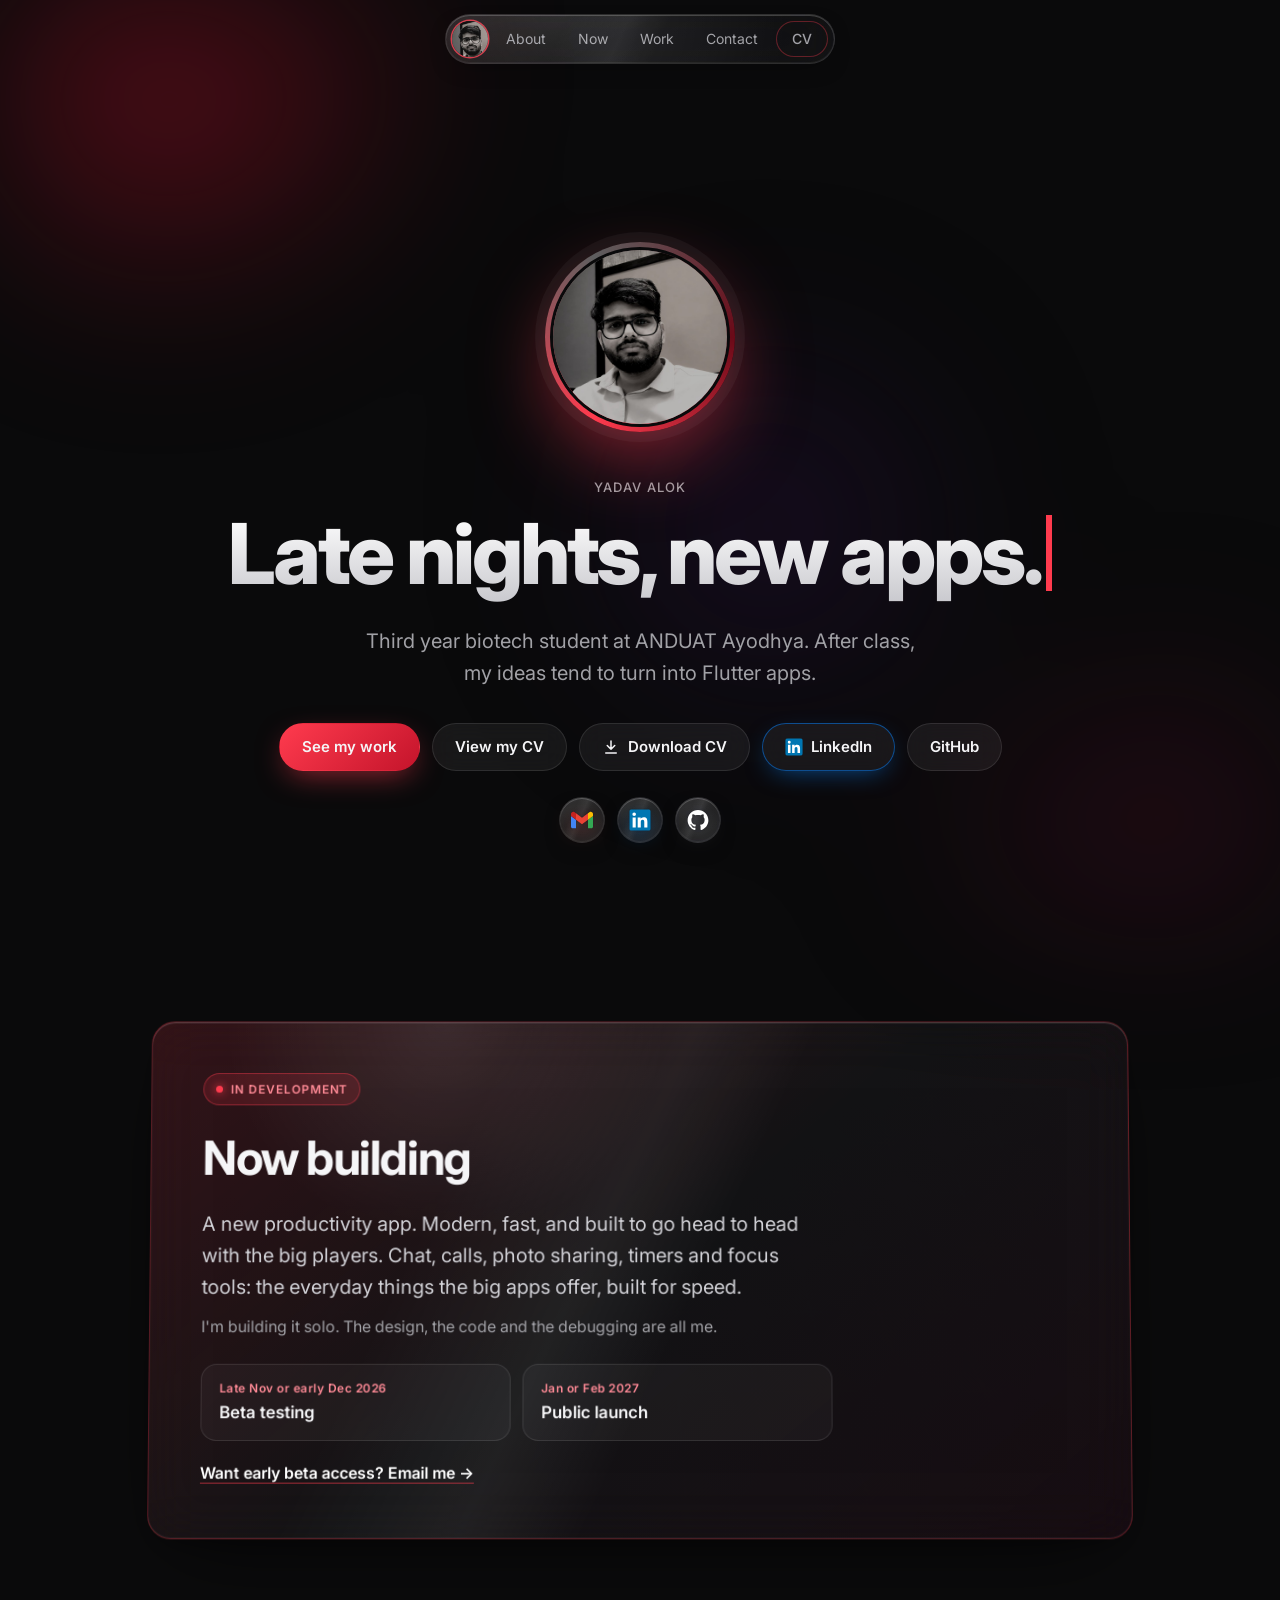
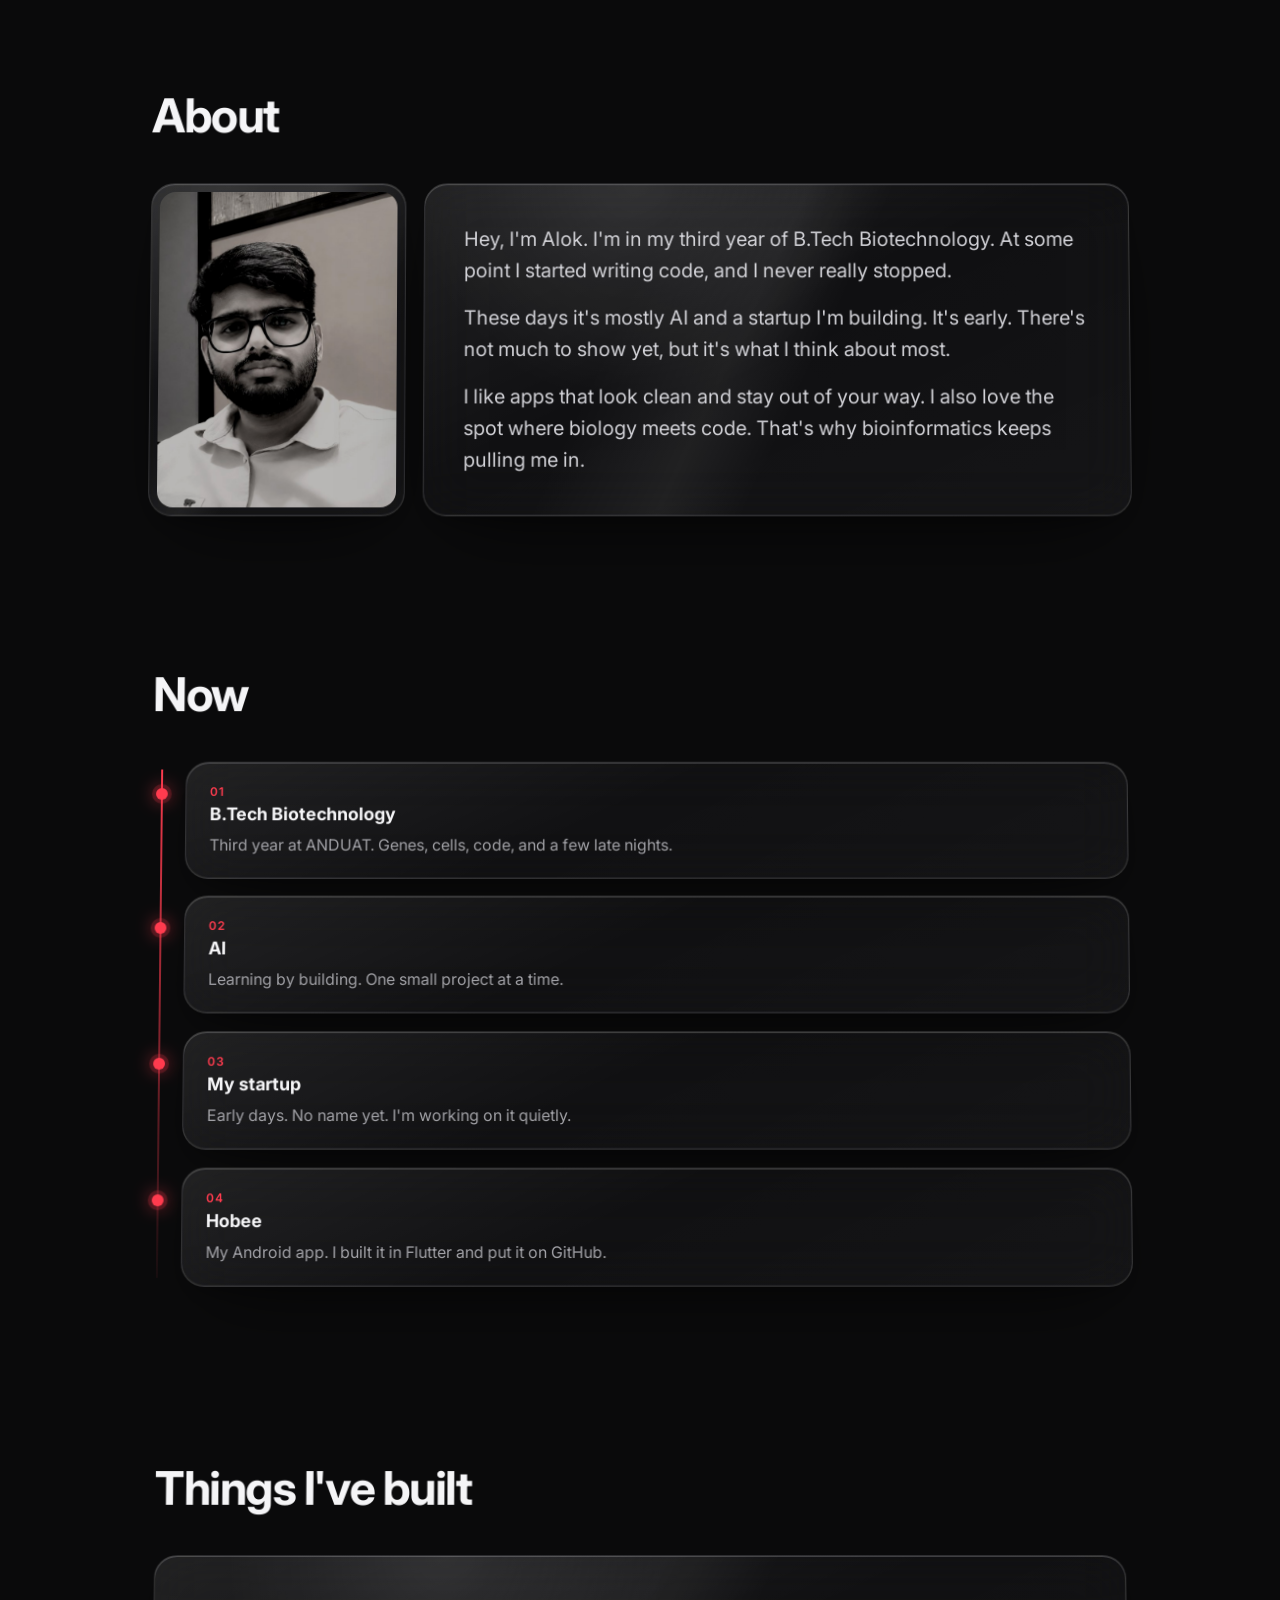
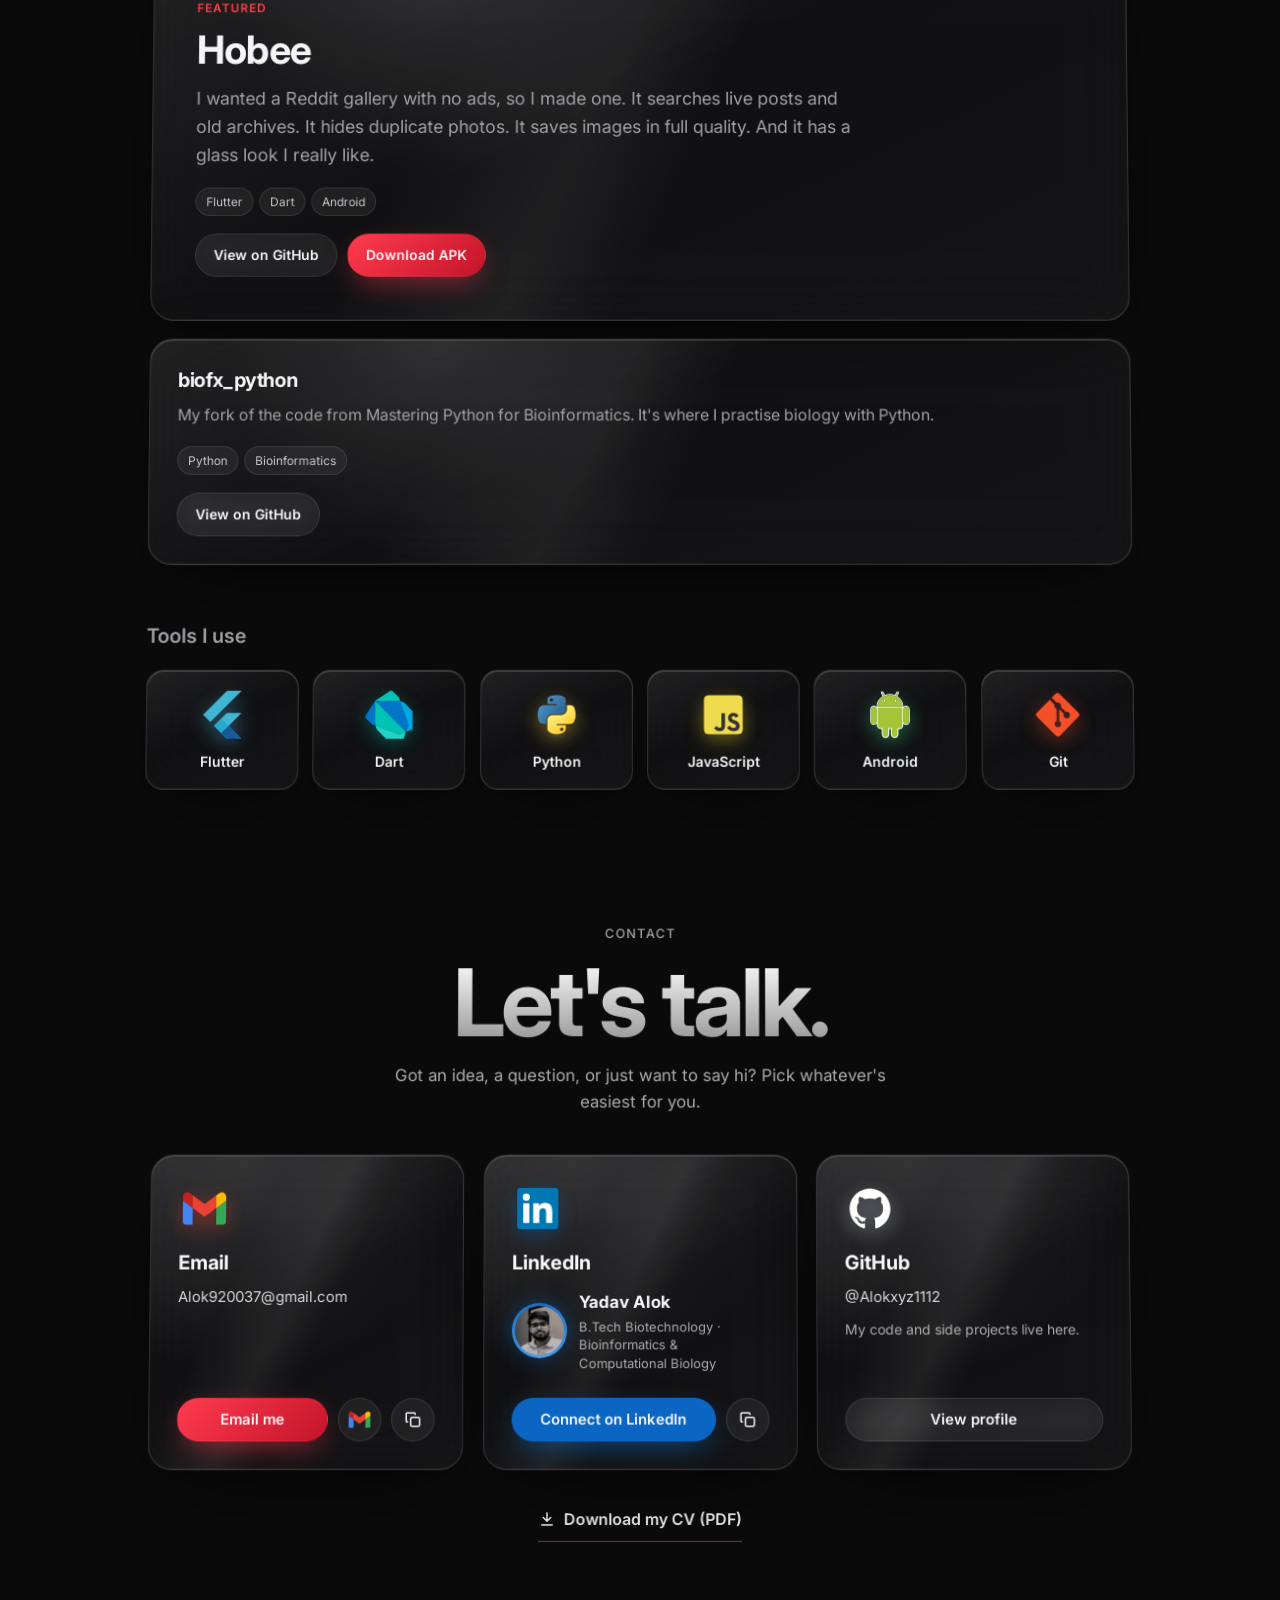
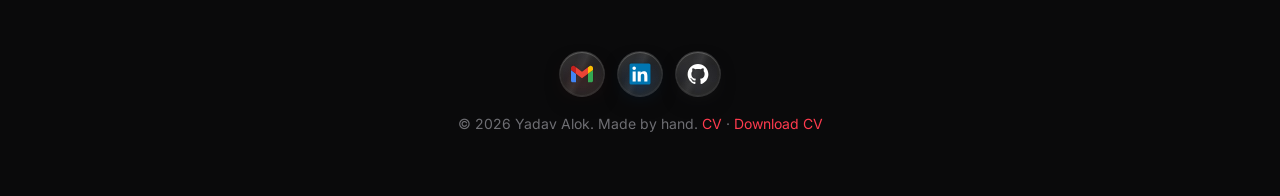
==== index.html @ cef8277c "Hero: keep typed line on one row, fixed height, smaller on phones" ====
<!doctype html>
<html lang="en">
<head>
<meta charset="utf-8">
<meta name="viewport" content="width=device-width,initial-scale=1">
<title>Yadav Alok</title>
<meta name="description" content="Yadav Alok. B.Tech Biotechnology student, working on AI and building a startup. Maker of Hobee.">
<meta name="theme-color" content="#0a0a0b">
<meta property="og:type" content="website">
<meta property="og:title" content="Yadav Alok">
<meta property="og:description" content="Biotech student. Working on AI and building my own startup. Maker of Hobee.">
<meta property="og:url" content="https://alokxyz1112.github.io/">
<meta property="og:image" content="https://alokxyz1112.github.io/assets/og.png">
<meta name="twitter:card" content="summary_large_image">
<link rel="icon" href="assets/face-32.png?v=4" sizes="32x32" type="image/png">
<link rel="icon" href="assets/face-48.png?v=4" sizes="48x48" type="image/png">
<link rel="manifest" href="site.webmanifest?v=4">
<link rel="apple-touch-icon" href="assets/apple-touch-icon.png?v=4">
<meta property="og:image:width" content="1200"><meta property="og:image:height" content="630">
<link rel="preconnect" href="https://fonts.googleapis.com"><link rel="preconnect" href="https://fonts.gstatic.com" crossorigin>
<link href="https://fonts.googleapis.com/css2?family=Inter:wght@400;500;600;700;800&display=swap" rel="stylesheet">
<link rel="stylesheet" href="style.css?v=30">
</head>
<body>
<a class="skip" href="#main">Skip to content</a>
<div class="aurora" aria-hidden="true"><span></span><span></span><span></span></div>
<div class="glow" aria-hidden="true"></div>
<header class="nav glass">
  <a href="#top" class="logo" aria-label="Home"><span class="navav" id="navAv"></span><span id="navLogo" hidden>AY</span></a>
  <nav><a href="#about">About</a><a href="#now">Now</a><a href="#work">Work</a><a href="#contact">Contact</a><a href="cv/" class="navcv">CV</a></nav>
</header>
<main id="main">
  <section class="hero" id="top">
    <div class="stage reveal" id="stage">
      <div class="avatar tilt" id="avatar"></div>
    </div>
    <p class="eyebrow reveal" id="heroName"></p>
    <h1 class="reveal"><span id="typed"></span><span class="caret" aria-hidden="true"></span></h1>
    <p class="lead reveal" id="tagline"></p>
    <div class="cta reveal">
      <a class="btn primary magnetic" href="#work">See my work</a>
      <a class="btn magnetic" href="cv/">View my CV</a>
      <a class="btn magnetic" href="cv/Yadav-Alok-CV.pdf" download="Yadav-Alok-CV.pdf"><svg class="dlico" viewBox="0 0 24 24" fill="none" stroke="currentColor" stroke-width="2" stroke-linecap="round" stroke-linejoin="round" aria-hidden="true"><path d="M12 4v11M7 10l5 5 5-5M5 20h14"/></svg>Download CV</a>
      <a class="btn lihero magnetic" href="https://www.linkedin.com/in/yadav-alok-0112b1311" target="_blank" rel="noopener"><img class="lg bico" src="assets/logos/linkedin.svg?v=1" alt="" width="18" height="18" style="--tg:10,102,194">LinkedIn</a>
      <a class="btn magnetic" id="ghBtn" target="_blank" rel="noopener">GitHub</a>
    </div>
    <div class="icons reveal" id="heroIcons"></div>
  </section>
  <section id="building" class="section"><div class="glass card build reveal tilt">
    <span class="badge"><span class="dot"></span>In development</span>
    <h2>Now building</h2>
    <p>A new productivity app. Modern, fast, and built to go head to head with the big players. Chat, calls, photo sharing, timers and focus tools: the everyday things the big apps offer, built for speed.</p>
    <p class="solo">I'm building it solo. The design, the code and the debugging are all me.</p>
    <ol class="road">
      <li><span class="when">Late Nov or early Dec 2026</span><span class="what">Beta testing</span></li>
      <li><span class="when">Jan or Feb 2027</span><span class="what">Public launch</span></li>
    </ol>
    <a class="beta" href="mailto:Alok920037@gmail.com?subject=Early%20beta%20access">Want early beta access? Email me →</a>
  </div></section>
  <section id="about" class="section"><h2 class="reveal">About</h2><div class="about reveal"><div class="aboutpic glass" id="aboutPic"></div><div class="glass card" id="aboutText"></div></div></section>
  <section id="now" class="section"><h2 class="reveal">Now</h2><ol class="timeline" id="timeline"></ol></section>
  <section id="work" class="section"><h2 class="reveal">Things I've built</h2><div class="grid" id="projects"></div>
    <h3 class="reveal sub">Tools I use</h3><ul class="tools reveal" id="skills"></ul></section>
  <section id="contact" class="section">
    <div class="chead reveal"><p class="eyebrow">Contact</p><h2 class="cbig">Let's talk.</h2><p class="csub"><span class="csd">Got an idea, a question, or just want to say hi? Pick whatever's easiest for you.</span><span class="csm">Got an idea or just want to say hi? Tap one below, I'd love to hear from you.</span></p></div>
    <div class="mcon reveal" aria-label="Contact links">
      <a class="mc mc-mail" href="https://mail.google.com/mail/?view=cm&fs=1&to=Alok920037@gmail.com" target="_blank" rel="noopener" aria-label="Email me in Gmail" style="--tg:234,67,53"><span class="mcg"><img src="assets/logos/gmail.svg?v=1" alt="" width="40" height="40"></span><span class="mcl">Email</span></a>
      <a class="mc mc-li" href="https://www.linkedin.com/in/yadav-alok-0112b1311" target="_blank" rel="noopener" aria-label="LinkedIn" style="--tg:10,102,194"><span class="mcg"><img src="assets/logos/linkedin.svg?v=1" alt="" width="40" height="40"></span><span class="mcl">LinkedIn</span></a>
      <a class="mc mc-gh" href="https://github.com/Alokxyz1112" target="_blank" rel="noopener" aria-label="GitHub" style="--tg:200,210,230"><span class="mcg"><img src="assets/logos/github.svg?v=1" alt="" width="40" height="40"></span><span class="mcl">GitHub</span></a>
    </div>
    <div class="cgrid">
      <div class="ctile glass tilt reveal t-mail"><span class="cico lgw" style="--tg:234,67,53"><img class="lg" src="assets/logos/gmail.svg?v=1" alt="" width="44" height="44" style="--tg:234,67,53"></span><h3>Email</h3><a class="caddr" href="mailto:Alok920037@gmail.com">Alok920037@gmail.com</a>
        <div class="cact"><a class="btn primary magnetic" href="mailto:Alok920037@gmail.com">Email me</a><a class="ibtn" href="https://mail.google.com/mail/?view=cm&fs=1&to=Alok920037@gmail.com" target="_blank" rel="noopener" aria-label="Open in Gmail" title="Open in Gmail"><img class="lg bico" src="assets/logos/gmail.svg?v=1" alt="" width="22" height="22" style="--tg:234,67,53"></a><button class="ibtn" type="button" data-copy="Alok920037@gmail.com" data-label="Email" aria-label="Copy email" title="Copy email"><svg viewBox="0 0 24 24" fill="none" stroke="currentColor" stroke-width="2" stroke-linecap="round" stroke-linejoin="round"><rect x="9" y="9" width="12" height="12" rx="2"/><path d="M5 15H4a1 1 0 0 1-1-1V4a1 1 0 0 1 1-1h10a1 1 0 0 1 1 1v1"/></svg></button></div></div>
      <div class="ctile glass tilt reveal t-li"><span class="cico lgw" style="--tg:10,102,194"><img class="lg" src="assets/logos/linkedin.svg?v=1" alt="" width="44" height="44" style="--tg:10,102,194"></span><h3>LinkedIn</h3>
        <div class="libody"><div class="lipic"><img src="assets/avatar-small.jpg?v=1" alt="Yadav Alok" loading="lazy"></div><div><div class="liname">Yadav Alok</div><div class="lihead">B.Tech Biotechnology · Bioinformatics &amp; Computational Biology</div></div></div>
        <div class="cact"><a class="btn libtn magnetic" href="https://www.linkedin.com/in/yadav-alok-0112b1311" target="_blank" rel="noopener">Connect on LinkedIn</a><button class="ibtn" type="button" data-copy="https://www.linkedin.com/in/yadav-alok-0112b1311" data-label="LinkedIn link" aria-label="Copy LinkedIn link" title="Copy LinkedIn link"><svg viewBox="0 0 24 24" fill="none" stroke="currentColor" stroke-width="2" stroke-linecap="round" stroke-linejoin="round"><rect x="9" y="9" width="12" height="12" rx="2"/><path d="M5 15H4a1 1 0 0 1-1-1V4a1 1 0 0 1 1-1h10a1 1 0 0 1 1 1v1"/></svg></button></div></div>
      <div class="ctile glass tilt reveal t-gh"><span class="cico lgw" style="--tg:200,210,230"><img class="lg" src="assets/logos/github.svg?v=1" alt="" width="44" height="44" style="--tg:200,210,230"></span><h3>GitHub</h3><a class="caddr" href="https://github.com/Alokxyz1112" target="_blank" rel="noopener">@Alokxyz1112</a><p class="cnote">My code and side projects live here.</p>
        <div class="cact"><a class="btn magnetic" href="https://github.com/Alokxyz1112" target="_blank" rel="noopener">View profile</a></div></div>
    </div>    <p class="cdl reveal"><a class="cdlink" href="cv/Yadav-Alok-CV.pdf" download="Yadav-Alok-CV.pdf"><svg class="dlico" viewBox="0 0 24 24" fill="none" stroke="currentColor" stroke-width="2" stroke-linecap="round" stroke-linejoin="round" aria-hidden="true"><path d="M12 4v11M7 10l5 5 5-5M5 20h14"/></svg>Download my CV (PDF)</a></p>
  </section>
</main>
<footer><div class="icons" id="footIcons"></div><p>© <span id="yr"></span> <span id="footName"></span>. Made by hand. <a href="cv/" style="color:var(--red)">CV</a> · <a class="fdl" href="cv/Yadav-Alok-CV.pdf" download="Yadav-Alok-CV.pdf">Download CV</a></p></footer>
<div class="toast" id="toast" role="status" aria-live="polite"></div>
<script src="config.js?v=19"></script>
<script src="main.js?v=27"></script>
<script src="fx.js?v=27" defer></script>
</body>
</html>
---- style.css ----
:root{--bg:#0a0a0b;--fg:#f5f5f7;--mute:#a1a1a6;--red:#ff3b4e;--red2:#c4142b;--glass:rgba(255,255,255,.05);--line:rgba(255,255,255,.1);--r:22px}
*{box-sizing:border-box;margin:0;padding:0}
html{scroll-behavior:smooth}
body{font-family:Inter,system-ui,-apple-system,sans-serif;background:var(--bg);color:var(--fg);line-height:1.6;-webkit-font-smoothing:antialiased;overflow-x:hidden}
a{color:inherit;text-decoration:none}
.skip{position:absolute;left:-999px;top:8px;background:var(--red);padding:8px 14px;border-radius:8px;z-index:99}.skip:focus{left:8px}
:focus-visible{outline:2px solid var(--red);outline-offset:3px;border-radius:8px}
.aurora{position:fixed;inset:0;z-index:-2;overflow:hidden;filter:blur(90px);opacity:.55}
.aurora span{position:absolute;border-radius:50%;width:55vmax;height:55vmax;animation:drift 22s ease-in-out infinite alternate}
.aurora span:nth-child(1){background:radial-gradient(circle,#c4142b 0,transparent 60%);top:-25vmax;left:-15vmax}
.aurora span:nth-child(2){background:radial-gradient(circle,#5a0d2a 0,transparent 60%);bottom:-30vmax;right:-20vmax;animation-duration:28s}
.aurora span:nth-child(3){background:radial-gradient(circle,#2a1240 0,transparent 60%);top:30%;left:40%;width:40vmax;height:40vmax;animation-duration:34s}
@keyframes drift{to{transform:translate(8vmax,6vmax) scale(1.15)}}
.glow{position:fixed;width:520px;height:520px;border-radius:50%;pointer-events:none;z-index:-1;background:radial-gradient(circle,rgba(255,59,78,.13),transparent 60%);transform:translate(-50%,-50%);left:-999px;top:-999px;transition:opacity .3s}
.glass{background:var(--glass);border:1px solid var(--line);backdrop-filter:blur(24px) saturate(160%);-webkit-backdrop-filter:blur(24px) saturate(160%);box-shadow:inset 0 1px 0 rgba(255,255,255,.08),0 20px 60px -20px rgba(0,0,0,.6)}
.nav{position:fixed;top:14px;left:50%;transform:translateX(-50%);display:flex;align-items:center;gap:22px;padding:8px 10px 8px 16px;border-radius:999px;z-index:50;width:max-content;max-width:calc(100% - 24px)}
.logo{font-weight:800;letter-spacing:.02em;color:var(--red)}
.nav nav{display:flex;gap:4px}.nav nav a{font-size:14px;color:var(--mute);padding:6px 12px;border-radius:999px;transition:.2s}.nav nav a:hover{color:var(--fg);background:rgba(255,255,255,.07)}
main{max-width:1040px;margin:0 auto;padding:0 22px}
.hero{min-height:100vh;min-height:100svh;display:flex;flex-direction:column;justify-content:center;align-items:center;text-align:center;padding:110px 0 60px}
.avatar{width:120px;height:120px;border-radius:50%;margin-bottom:26px;display:grid;place-items:center;font-size:40px;font-weight:700;background:linear-gradient(140deg,var(--red),#6b0a18);box-shadow:0 0 0 1px rgba(255,255,255,.15),0 20px 60px -10px rgba(255,59,78,.5);overflow:hidden}
.avatar img{width:100%;height:100%;object-fit:cover}
.eyebrow{color:var(--mute);font-weight:500;letter-spacing:.08em;text-transform:uppercase;font-size:13px;margin-bottom:12px}
h1{font-size:clamp(38px,7.5vw,84px);line-height:1.05;letter-spacing:-.035em;font-weight:800;min-height:1.1em;background:linear-gradient(180deg,#fff,#c9c9ce);-webkit-background-clip:text;background-clip:text;color:transparent}
.caret{display:inline-block;width:.07em;height:.9em;background:var(--red);margin-left:.06em;vertical-align:-.08em;animation:blink 1s steps(1) infinite}
@keyframes blink{50%{opacity:0}}
.lead{color:var(--mute);font-size:clamp(16px,2vw,20px);max-width:560px;margin:22px auto 0}
.cta{display:flex;gap:12px;justify-content:center;flex-wrap:wrap;margin-top:34px}
.btn{display:inline-flex;align-items:center;gap:8px;padding:13px 22px;border-radius:999px;font-weight:600;font-size:15px;border:1px solid var(--line);background:rgba(255,255,255,.06);backdrop-filter:blur(12px);cursor:pointer;color:var(--fg);font-family:inherit;transition:background .25s,box-shadow .25s;will-change:transform}
.btn:hover{background:rgba(255,255,255,.12)}
.btn.primary{background:linear-gradient(135deg,var(--red),var(--red2));border-color:transparent;box-shadow:0 10px 30px -8px rgba(255,59,78,.6)}
.btn.primary:hover{box-shadow:0 14px 40px -6px rgba(255,59,78,.8)}
.section{padding:90px 0}
h2{font-size:clamp(30px,4.5vw,48px);letter-spacing:-.03em;font-weight:700;margin-bottom:30px}
.sub{font-size:20px;margin:56px 0 16px;color:var(--mute);font-weight:600}
.card{border-radius:var(--r);padding:clamp(22px,4vw,40px)}
#aboutText p{font-size:clamp(17px,2vw,20px);color:#d2d2d7}#aboutText p+p{margin-top:16px}
.center{text-align:center}.center p{color:#d2d2d7;font-size:18px}
.timeline{list-style:none;position:relative;padding-left:34px}
.timeline:before{content:"";position:absolute;left:9px;top:8px;bottom:8px;width:2px;background:linear-gradient(var(--red),rgba(255,59,78,.05))}
.timeline li{position:relative;margin-bottom:18px;padding:20px 24px;border-radius:18px}
.timeline li:before{content:"";position:absolute;left:-31px;top:26px;width:12px;height:12px;border-radius:50%;background:var(--red);box-shadow:0 0 0 4px rgba(255,59,78,.2),0 0 18px var(--red)}
.timeline h3{font-size:18px}.timeline p{color:var(--mute);margin-top:4px}
.step{font-size:12px;color:var(--red);font-weight:600;letter-spacing:.08em}
.grid{display:grid;grid-template-columns:repeat(2,1fr);gap:18px;perspective:1000px}
.proj{border-radius:var(--r);padding:28px;display:flex;flex-direction:column;transition:transform .25s ease,border-color .25s;transform-style:preserve-3d;position:relative;overflow:hidden}
.proj:after{content:"";position:absolute;inset:0;background:radial-gradient(400px circle at var(--mx,50%) var(--my,50%),rgba(255,59,78,.12),transparent 50%);opacity:0;transition:opacity .3s;pointer-events:none}
.proj:hover{border-color:rgba(255,59,78,.35)}.proj:hover:after{opacity:1}
.proj.featured{grid-column:1/-1;padding:clamp(28px,4vw,44px)}
.proj .label{font-size:12px;color:var(--red);font-weight:600;letter-spacing:.08em;text-transform:uppercase;margin-bottom:8px}
.proj h3{font-size:24px;letter-spacing:-.02em}.proj.featured h3{font-size:clamp(28px,4vw,40px)}
.proj p{color:var(--mute);margin:10px 0 18px;flex:1}.proj.featured p{font-size:18px;max-width:680px}
.tags{display:flex;flex-wrap:wrap;gap:6px;margin-bottom:18px}.tags span{font-size:12px;padding:4px 10px;border-radius:999px;background:rgba(255,255,255,.06);color:#c7c7cc;border:1px solid var(--line)}
.links{display:flex;gap:10px;flex-wrap:wrap}.links .btn{padding:10px 18px;font-size:14px}
.chips{list-style:none;display:flex;flex-wrap:wrap;gap:10px}
.chips li{padding:10px 18px;border-radius:999px;background:var(--glass);border:1px solid var(--line);backdrop-filter:blur(12px);font-weight:500;transition:.25s}
.chips li:hover{border-color:var(--red);color:#fff;box-shadow:0 0 20px -4px rgba(255,59,78,.5)}
footer{text-align:center;color:#6e6e73;font-size:14px;padding:40px 20px 60px}
.toast{position:fixed;bottom:28px;left:50%;transform:translate(-50%,20px);opacity:0;padding:12px 20px;border-radius:999px;background:rgba(30,30,32,.85);border:1px solid var(--line);backdrop-filter:blur(20px);transition:.3s;pointer-events:none;z-index:60;font-size:14px}
.toast.show{opacity:1;transform:translate(-50%,0)}
.reveal{opacity:0;transform:translateY(24px);transition:opacity .9s cubic-bezier(.2,.7,.2,1),transform .9s cubic-bezier(.2,.7,.2,1)}
.reveal.in{opacity:1;transform:none}
@media (max-width:700px){.grid{grid-template-columns:1fr}.nav{gap:6px;padding:6px 6px 6px 14px}.nav nav a{padding:6px 9px;font-size:13px}.section{padding:64px 0}.avatar{width:100px;height:100px;font-size:34px}}
@media (max-width:360px){.nav nav a{padding:6px 6px;font-size:12px}}
@media (hover:none){.glow{display:none}}
@media (prefers-reduced-motion:reduce){*{animation:none!important;transition:none!important;scroll-behavior:auto!important}.reveal{opacity:1;transform:none}.glow{display:none}}
.logo{display:flex;align-items:center;gap:8px}
.navav{width:28px;height:28px;border-radius:50%;overflow:hidden;display:none;box-shadow:0 0 0 1.5px var(--red)}
.navav img{width:100%;height:100%;object-fit:cover}.navav.on{display:block}
.avatar.photo{width:190px;height:190px;padding:5px;background:conic-gradient(from 210deg,var(--red),rgba(255,255,255,.35),#6b0a18,var(--red));box-shadow:0 0 0 10px rgba(255,255,255,.04),0 30px 80px -10px rgba(255,59,78,.55)}
.avatar.photo img{border-radius:50%;border:3px solid #0a0a0b}
.about{display:grid;grid-template-columns:260px 1fr;gap:18px;align-items:stretch}
.aboutpic{border-radius:var(--r);overflow:hidden;padding:8px}
.aboutpic img{width:100%;height:100%;object-fit:cover;border-radius:16px;display:block;filter:contrast(1.05)}
.aboutpic.none{display:none}.about.nopic{grid-template-columns:1fr}
@media (max-width:700px){.about{grid-template-columns:1fr}.aboutpic{max-width:280px;aspect-ratio:1}.avatar.photo{width:150px;height:150px}}
.nav nav a.navcv{color:#fff;background:rgba(255,59,78,.18);box-shadow:inset 0 0 0 1px rgba(255,59,78,.45)}
.nav nav a.navcv:hover{background:rgba(255,59,78,.3)}
.grid2{display:grid;grid-template-columns:1fr 1fr;gap:18px}
p.place{color:#d2d2d7!important;font-weight:500;font-size:15px;margin-top:6px}
.skillgrid{display:grid;grid-template-columns:repeat(auto-fit,minmax(280px,1fr));gap:18px}
.skg h3{font-size:17px;margin-bottom:14px}.skg .chips li{padding:8px 14px;font-size:14px}
.cvhead{padding:130px 0 20px;display:flex;align-items:center;gap:28px;flex-wrap:wrap}
.cvhead img{width:120px;height:120px;border-radius:50%;object-fit:cover;padding:4px;background:conic-gradient(from 210deg,var(--red),rgba(255,255,255,.35),#6b0a18,var(--red))}
.cvhead h1{font-size:clamp(38px,6vw,64px)}
.card ul.list{padding-left:20px;color:#d2d2d7}.card ul.list li+li{margin-top:8px}
.card h3{font-size:20px}.card .muted{color:var(--mute)}
@media (max-width:700px){.grid2{grid-template-columns:1fr}.cvhead{padding-top:100px}}
@media print{.aurora,.glow,.nav,.noprint{display:none!important}body{background:#fff;color:#000}.glass{background:none;box-shadow:none;border-color:#ccc;backdrop-filter:none}.reveal{opacity:1;transform:none}h1{color:#000;background:none}}
/* ---- refined liquid glass ---- */
.glass{position:relative;background:linear-gradient(155deg,rgba(255,255,255,.09),rgba(255,255,255,.025) 45%,rgba(255,255,255,.04));border:1px solid rgba(255,255,255,.12);backdrop-filter:blur(28px) saturate(180%);-webkit-backdrop-filter:blur(28px) saturate(180%);box-shadow:inset 0 1px 0 rgba(255,255,255,.18),inset 0 -1px 0 rgba(255,255,255,.04),inset 0 0 0 1px rgba(255,255,255,.02),0 30px 80px -30px rgba(0,0,0,.8),0 8px 24px -12px rgba(0,0,0,.5);transition:transform .35s cubic-bezier(.2,.7,.2,1),border-color .3s}
.glass:before{content:"";position:absolute;inset:0;border-radius:inherit;pointer-events:none;background:radial-gradient(500px circle at var(--mx,30%) var(--my,0%),rgba(255,255,255,.10),transparent 45%),linear-gradient(115deg,transparent 30%,rgba(255,255,255,.06) 45%,transparent 55%);mix-blend-mode:screen}
.card>*,.proj>*{position:relative}
.section{transform-origin:50% 50%;will-change:transform}
/* hero 3D stage */
.stage{position:relative;width:300px;height:260px;display:grid;place-items:center;margin-bottom:10px;transform-style:preserve-3d}
.stage .avatar{margin:0;position:relative;z-index:2;transition:transform .3s}









.icons{display:flex;gap:12px;justify-content:center;margin-top:26px}
.ico{width:46px;height:46px;border-radius:50%;display:grid;place-items:center;transition:transform .25s,border-color .25s}
.ico svg{width:20px;height:20px;fill:#e5e5ea;position:relative}
.ico:hover{border-color:rgba(255,59,78,.6);transform:translateY(-3px)}.ico:hover svg{fill:#fff}
footer .icons{margin:0 0 16px}
.mailaddr{display:inline-block;margin-top:10px;font-size:clamp(18px,3vw,24px);font-weight:600;color:#fff;border-bottom:1px solid rgba(255,59,78,.6)}
.mailaddr:hover{color:var(--red)}
/* now building */
.build{padding:clamp(28px,5vw,52px);border-color:rgba(255,59,78,.28);background:linear-gradient(140deg,rgba(255,59,78,.16),rgba(255,255,255,.03) 50%,rgba(120,20,60,.10))}
.build h2{margin:16px 0 12px}.build p{font-size:clamp(17px,2vw,20px);color:#d2d2d7;max-width:640px}
.badge{display:inline-flex;align-items:center;gap:8px;font-size:12px;font-weight:600;letter-spacing:.08em;text-transform:uppercase;padding:6px 12px;border-radius:999px;background:rgba(255,59,78,.15);border:1px solid rgba(255,59,78,.4);color:#ff8a96}
.dot{width:7px;height:7px;border-radius:50%;background:var(--red);box-shadow:0 0 10px var(--red);animation:pulse 1.8s ease-in-out infinite}
@keyframes pulse{50%{opacity:.35}}
@media (max-width:700px){.stage{width:240px;height:220px}
 .glass{backdrop-filter:blur(18px) saturate(160%);-webkit-backdrop-filter:blur(18px) saturate(160%)}.nav nav a{padding:6px 7px;font-size:12.5px}.nav{gap:4px}}
@media (prefers-reduced-motion:reduce){.section,.stage{transform:none!important}}
.build .solo{font-size:16px;color:var(--mute);margin-top:12px}
.road{list-style:none;display:grid;grid-template-columns:1fr 1fr;gap:12px;margin:24px 0 20px;max-width:640px}
.road li{padding:14px 18px;border-radius:16px;background:rgba(255,255,255,.04);border:1px solid rgba(255,255,255,.1);display:flex;flex-direction:column}
.road .when{font-size:12px;color:#ff8a96;font-weight:600;letter-spacing:.04em}.road .what{font-weight:600;font-size:17px;margin-top:2px}
.beta{font-weight:600;color:#fff;border-bottom:1px solid rgba(255,59,78,.6)}.beta:hover{color:var(--red)}
@media (max-width:500px){.road{grid-template-columns:1fr}}
.build{max-width:none}
.feats{display:grid;grid-template-columns:repeat(3,1fr);gap:12px;margin:28px 0 8px}
.feat{padding:18px;border-radius:18px;background:linear-gradient(160deg,rgba(255,255,255,.07),rgba(255,255,255,.02));border:1px solid rgba(255,255,255,.1);box-shadow:inset 0 1px 0 rgba(255,255,255,.1);transition:border-color .25s,transform .25s}
.feat:hover{border-color:rgba(255,59,78,.45);transform:translateY(-3px)}
.fi{width:38px;height:38px;border-radius:12px;display:grid;place-items:center;background:linear-gradient(140deg,rgba(255,59,78,.35),rgba(120,10,30,.35));border:1px solid rgba(255,59,78,.4);margin-bottom:12px}
.fi svg{width:20px;height:20px;fill:#fff}
.feat h3{font-size:16px;letter-spacing:-.01em}.build .feat p{font-size:14px;color:var(--mute);margin-top:4px}
@media (max-width:900px){.feats{grid-template-columns:1fr 1fr}}
@media (max-width:500px){.feats{grid-template-columns:1fr}}
/* CV header photo: same round treatment as home */
.cvhead{padding:120px 0 20px;align-items:center}
.cvpic{flex:0 0 auto;width:140px;height:140px;border-radius:50%;padding:5px;background:conic-gradient(from 210deg,var(--red),rgba(255,255,255,.35),#6b0a18,var(--red));box-shadow:0 0 0 8px rgba(255,255,255,.04),0 24px 60px -10px rgba(255,59,78,.55);transition:transform .3s}
.cvpic img{display:block;width:100%!important;height:100%!important;border-radius:50%;object-fit:cover;object-position:center 30%;border:3px solid #0a0a0b;padding:0;background:none}
.avatar img,.aboutpic img,.navav img{object-position:center 30%}
@media (max-width:700px){.cvhead{padding-top:104px;gap:20px}.cvpic{width:120px;height:120px}}

.licard{max-width:520px;margin:28px auto 0;padding:24px;border-radius:24px;text-align:left}
.litop{display:flex;align-items:center;gap:10px;color:#4c9be8;font-weight:600;font-size:14px;margin-bottom:16px}
.lilogo{display:inline-flex;color:#0A66C2;background:#fff;border-radius:5px;padding:0;line-height:0}
.libody{display:flex;gap:16px;align-items:center;margin-bottom:20px}
.lipic{flex:0 0 72px;width:72px;height:72px;border-radius:50%;padding:3px;background:conic-gradient(#0A66C2,#4c9be8,#0A66C2);box-shadow:0 0 24px -4px rgba(10,102,194,.7)}
.lipic img{width:100%;height:100%;border-radius:50%;object-fit:cover;object-position:center 30%;display:block}
.liname{font-size:20px;font-weight:700}
.lihead{color:var(--mut,#aaa);font-size:14px;margin:4px 0 6px;line-height:1.4}
.liurl{font-size:13px;color:#4c9be8;word-break:break-all}
.btn.libtn{background:#0A66C2;border-color:transparent;width:100%;justify-content:center;box-shadow:0 10px 30px -8px rgba(10,102,194,.7)}
.btn.libtn:hover{background:#0b74dc}
.btn.lihero{border-color:rgba(10,102,194,.7);box-shadow:0 8px 26px -10px rgba(10,102,194,.8)}
.btn.lihero svg{color:#4c9be8}
.btn.lihero:hover{background:rgba(10,102,194,.25)}
.cvhead .licard{margin:0}
.cvhead .lipic img{padding:0;background:none;width:100%;height:100%}

/* Contact tiles */
.chead{text-align:center;margin-bottom:40px}
.cbig{font-size:clamp(48px,8vw,96px);line-height:1;letter-spacing:-.04em;margin:8px 0 14px;background:linear-gradient(180deg,#fff,rgba(255,255,255,.55));-webkit-background-clip:text;background-clip:text;color:transparent}
.csub{color:var(--mut,#aaa);font-size:17px;max-width:520px;margin:0 auto}
.cgrid{display:grid;grid-template-columns:repeat(3,minmax(0,1fr));gap:20px;max-width:1100px;margin:0 auto}
.ctile{border-radius:26px;padding:28px;display:flex;flex-direction:column;gap:10px;min-width:0;--glow:255,59,78}
.ctile.t-li{--glow:10,102,194}.ctile.t-gh{--glow:255,255,255}
.ctile:after{content:"";position:absolute;inset:-1px;border-radius:inherit;padding:1px;background:linear-gradient(140deg,rgba(var(--glow),.9),transparent 40%,transparent 60%,rgba(var(--glow),.6));-webkit-mask:linear-gradient(#000 0 0) content-box,linear-gradient(#000 0 0);-webkit-mask-composite:xor;mask-composite:exclude;opacity:0;transition:opacity .35s;pointer-events:none}
.ctile:hover{translate:0 -6px;box-shadow:0 30px 70px -25px rgba(var(--glow),.45),inset 0 1px 0 rgba(255,255,255,.18)}
.ctile:hover:after{opacity:1}
.ctile{transition:translate .35s cubic-bezier(.2,.7,.2,1),box-shadow .35s,transform .35s}
.cico{width:52px;height:52px;border-radius:16px;display:grid;place-items:center;background:rgba(var(--glow),.14);border:1px solid rgba(var(--glow),.35);box-shadow:0 0 30px -4px rgba(var(--glow),.6);color:rgb(var(--glow));margin-bottom:6px}
.t-li .cico{color:#4c9be8}.cico svg{width:24px;height:24px}
.ctile h3{margin:0;font-size:22px}
.caddr{font-size:15px;color:var(--fg,#fff);word-break:break-all;opacity:.85}.caddr:hover{opacity:1}
.cnote{margin:0;color:var(--mut,#aaa);font-size:14px}
.ctile .libody{margin:4px 0 0;gap:12px}.ctile .lipic{flex-basis:56px;width:56px;height:56px}.ctile .liname{font-size:17px}.ctile .lihead{font-size:13px;margin:2px 0 0}
.cact{display:flex;align-items:center;gap:10px;margin-top:auto;padding-top:16px}
.cact .btn{flex:1;justify-content:center;padding:12px 16px;width:auto}
.ibtn{flex:0 0 44px;width:44px;height:44px;border-radius:50%;display:grid;place-items:center;border:1px solid var(--line);background:rgba(255,255,255,.06);color:var(--fg,#fff);cursor:pointer;transition:background .25s,transform .2s}
.ibtn:hover{background:rgba(255,255,255,.14);transform:scale(1.06)}.ibtn svg{width:18px;height:18px}
@media(max-width:1100px){.cgrid{grid-template-columns:repeat(2,minmax(0,1fr))}.ctile.t-gh{grid-column:1/-1}}
@media(max-width:700px){.cgrid{grid-template-columns:1fr}.ctile{padding:22px}}
.logo .navface{width:30px;height:30px;border-radius:50%;display:block;box-shadow:0 0 12px -2px rgba(255,59,78,.5)}
.logo .navname{color:#fff;font-weight:600;font-size:14px;letter-spacing:0}

.tools{list-style:none;padding:0;margin:18px 0 0;display:grid;grid-template-columns:repeat(6,minmax(0,1fr));gap:14px}
.tool{--tc:#fff;--tg:255,255,255;border-radius:20px;padding:20px 10px 16px;display:flex;flex-direction:column;align-items:center;gap:12px;transition:translate .3s cubic-bezier(.2,.7,.2,1),box-shadow .3s,border-color .3s}
.tool:hover{translate:0 -5px;border-color:rgba(var(--tg),.45);box-shadow:0 20px 50px -20px rgba(var(--tg),.55),inset 0 1px 0 rgba(255,255,255,.18)}
.tico{width:48px;height:48px;border-radius:14px;display:grid;place-items:center;color:var(--tc);background:rgba(var(--tg),.10);border:1px solid rgba(var(--tg),.25);box-shadow:0 0 26px -6px rgba(var(--tg),.7)}
.tico svg{width:26px;height:26px;filter:drop-shadow(0 0 6px rgba(var(--tg),.5))}
.tname{font-weight:600;font-size:14px}
@media(max-width:900px){.tools{grid-template-columns:repeat(3,minmax(0,1fr))}}
@media(max-width:420px){.tools{gap:10px}.tool{padding:16px 6px 12px}}
.section{padding:66px 0}
#contact{padding-top:56px}
.chead{margin-bottom:40px}
@media(max-width:700px){.section{padding:46px 0}#contact{padding-top:38px}}

/* Now building bento */
.bhead{max-width:760px;margin-bottom:40px}
.bbig{font-size:clamp(36px,5.6vw,68px);line-height:1.02;letter-spacing:-.035em;margin:16px 0 18px}
.bbig span{color:rgba(255,255,255,.45)}
.aside{font-size:18px;line-height:1.6;color:rgba(255,255,255,.75);max-width:560px;border-left:2px solid var(--red);padding-left:16px;font-style:italic;margin:0}
.bento{display:grid;grid-template-columns:repeat(6,minmax(0,1fr));grid-auto-rows:minmax(150px,auto);gap:16px}
.bt{border-radius:26px;padding:24px;min-width:0;overflow:hidden}
.bt h3{margin:0 0 6px;font-size:19px;letter-spacing:-.01em}.bt p{margin:0;color:rgba(255,255,255,.62);font-size:14.5px;line-height:1.55}
.b-phone{grid-column:span 2;grid-row:span 2;display:flex;flex-direction:column;align-items:center;gap:22px;background:linear-gradient(180deg,rgba(255,59,78,.10),rgba(255,255,255,.02) 60%)}
.b-block{grid-column:span 4}.b-streak{grid-column:span 2}.b-chat{grid-column:span 2}.b-theme{grid-column:span 6;display:flex;align-items:center;justify-content:space-between;gap:24px}
.phone{width:190px;height:360px;border-radius:34px;padding:9px;background:linear-gradient(145deg,#2a2a2e,#0c0c0e);box-shadow:0 0 0 1px rgba(255,255,255,.12),0 30px 60px -20px rgba(0,0,0,.9),inset 0 1px 0 rgba(255,255,255,.15);position:relative}
.notch{position:absolute;top:16px;left:50%;width:56px;height:14px;margin-left:-28px;border-radius:10px;background:#000;z-index:2}
.pscreen{height:100%;border-radius:26px;background:radial-gradient(120% 70% at 50% 0%,#2a0a10,#0a0a0b 70%);display:flex;flex-direction:column;align-items:center;justify-content:center;gap:18px}
.plab{font-size:11px;letter-spacing:.2em;text-transform:uppercase;color:rgba(255,255,255,.5)}
.pring{position:relative;width:132px;height:132px}.pring svg{width:100%;height:100%;transform:rotate(-90deg)}
.trk{fill:none;stroke:rgba(255,255,255,.08);stroke-width:7}
.prg{fill:none;stroke:var(--red);stroke-width:7;stroke-linecap:round;stroke-dasharray:327;stroke-dashoffset:110;filter:drop-shadow(0 0 6px rgba(255,59,78,.6));animation:tick 6s ease-in-out infinite alternate}
@keyframes tick{to{stroke-dashoffset:96}}
.ptime{position:absolute;inset:0;display:grid;place-items:center;font-size:30px;font-weight:700;font-variant-numeric:tabular-nums;letter-spacing:-.02em}
.pbtns{display:flex;gap:8px}.pbtns span{font-size:11px;padding:6px 14px;border-radius:99px;background:rgba(255,255,255,.08)}.pbtns .on{background:var(--red)}
.bcap{text-align:center;max-width:300px}
.tog{list-style:none;padding:0;margin:18px 0 0;display:grid;grid-template-columns:repeat(3,minmax(0,1fr));gap:10px}
.tog li{display:flex;align-items:center;justify-content:space-between;gap:10px;padding:12px 14px;border-radius:16px;background:rgba(255,255,255,.04);border:1px solid rgba(255,255,255,.08);font-size:13.5px}
.tog b{flex:0 0 38px;height:22px;border-radius:99px;background:rgba(255,255,255,.14);position:relative}
.tog b:after{content:"";position:absolute;top:3px;left:3px;width:16px;height:16px;border-radius:50%;background:#bbb}
.tog b.keep{background:#34c759}.tog b.keep:after{left:19px;background:#fff}
.srow{display:flex;gap:14px;align-items:flex-start}.mring{flex:0 0 44px;width:44px;height:44px;transform:rotate(-90deg)}
.mring .trk,.mring .prg{stroke-width:5}.mring .prg{stroke-dasharray:113;stroke-dashoffset:30;animation:none}
.heat{display:grid;grid-template-columns:repeat(7,1fr);gap:5px;margin-top:18px}
.heat i{aspect-ratio:1;border-radius:4px;background:rgba(255,59,78,var(--a))}
.b-chat{display:flex;flex-direction:column;gap:8px}.b-chat h3{margin-bottom:6px}.b-chat p{margin-top:8px}
.bub{max-width:85%;padding:9px 13px;border-radius:16px;font-size:13.5px;line-height:1.35}
.bub.l{background:rgba(255,255,255,.08);border-bottom-left-radius:5px;align-self:flex-start}
.bub.r{background:linear-gradient(135deg,var(--red),#b0102a);border-bottom-right-radius:5px;align-self:flex-end}
.bub.f{font-size:12.5px;color:rgba(255,255,255,.8)}
.sws{display:flex;gap:10px;flex-wrap:wrap;justify-content:flex-end}
.sw{width:38px;height:38px;border-radius:12px;box-shadow:inset 0 1px 0 rgba(255,255,255,.45),inset 0 -6px 12px rgba(0,0,0,.25),0 8px 18px -8px rgba(0,0,0,.8);border:1px solid rgba(255,255,255,.18);transition:translate .25s}
.sw:hover{translate:0 -4px}
.extras{list-style:none;padding:0;margin:28px 0 0;display:flex;flex-wrap:wrap;gap:10px 28px;color:rgba(255,255,255,.62);font-size:15px}
.extras b{color:#fff;font-weight:600}
.road2{margin-top:44px}
.rline{position:relative;height:2px;background:linear-gradient(90deg,var(--red),rgba(255,59,78,.25));margin:0 8px;display:flex;justify-content:space-between;align-items:center}
.rdot{width:14px;height:14px;border-radius:50%;background:var(--red);box-shadow:0 0 0 5px rgba(255,59,78,.18);margin:0 -7px}
.rdot+.rdot{background:#0a0a0b;border:2px solid var(--red)}
.rlabels{display:flex;justify-content:space-between;margin-top:16px}.rlabels div:last-child{text-align:right}
.rlabels b{display:block;font-size:16px}.rlabels span{font-size:14px;color:rgba(255,255,255,.6)}
.rfoot{display:flex;flex-wrap:wrap;align-items:center;gap:12px 18px;margin-top:26px;font-size:14px}
.tag{padding:5px 12px;border-radius:99px;border:1px solid rgba(255,59,78,.5);color:#ff8090;font-size:12.5px;font-weight:600}
@media(max-width:1000px){.bento{grid-template-columns:repeat(2,minmax(0,1fr))}.b-phone{grid-column:span 1;grid-row:span 2}.b-block{grid-column:span 1}.b-streak,.b-chat{grid-column:span 1}.b-theme{grid-column:1/-1}.tog{grid-template-columns:1fr}}
@media(max-width:700px){.bento{grid-template-columns:1fr}.b-phone,.b-block,.b-streak,.b-chat,.b-theme{grid-column:auto;grid-row:auto}.b-theme{flex-direction:column;align-items:flex-start}.sws{justify-content:flex-start}.aside{font-size:16px}.bt{padding:20px}}
@media(prefers-reduced-motion:reduce){.prg{animation:none}}
.b-theme>div:first-child{flex:0 0 auto;max-width:300px}
@media(min-width:1001px){.sws{flex-wrap:nowrap}.sw{width:34px;height:34px}}
.heat{max-width:230px;gap:4px}
.lipic img,.navav img,.logo .navface{object-fit:cover;object-position:center}
/* Symmetric nav pill */
header.nav{display:flex;align-items:center;gap:4px;padding:6px;left:50%;right:auto;transform:translateX(-50%);width:max-content}
header.nav>nav{display:contents}
header.nav .logo{display:flex;align-items:center;justify-content:center;width:36px;height:36px;flex:0 0 36px;margin:0;gap:0}
header.nav .navav,header.nav .navface{width:36px;height:36px;border-radius:50%;display:block;box-shadow:0 0 0 1.5px rgba(255,59,78,.8)}
header.nav>nav>a{display:inline-flex;align-items:center;justify-content:center;height:36px;padding:0 14px;line-height:1;font-size:14px;border-radius:999px;margin:0}
header.nav>nav>a.navcv{padding:0 16px;font-weight:600}
@media(max-width:700px){header.nav>nav>a{padding:0 9px;font-size:13px}header.nav>nav>a.navcv{padding:0 12px}}
@media(max-width:380px){header.nav>nav>a{padding:0 7px;font-size:12.5px}}
.printonly{display:none}
/* bento polish */
.bento{gap:16px;align-items:stretch}
.bt{padding:26px;border-radius:24px;display:flex;flex-direction:column}
.bt h3{font-size:19px;margin:0 0 6px}
.b-phone{align-items:stretch;text-align:left;gap:24px;justify-content:space-between}
.b-phone .phone{align-self:center}.bcap{text-align:left;max-width:none}
.phone{width:176px;height:370px;border-radius:32px;padding:6px;background:linear-gradient(145deg,#3a3a3f,#141416);box-shadow:0 0 0 1px rgba(255,255,255,.14),0 0 0 4px #0b0b0c,0 0 0 5px rgba(255,255,255,.08),0 30px 60px -20px rgba(0,0,0,.9)}
.pscreen{border-radius:27px;gap:20px}.notch{top:13px;width:48px;margin-left:-24px;height:12px}
.pring{width:128px;height:128px}
.prg{animation:none;stroke-dashoffset:169}
.ptime{display:flex;flex-direction:column;align-items:center;justify-content:center}
.psub{position:absolute;left:0;right:0;top:80px;text-align:center;font-size:10px;color:rgba(255,255,255,.45);z-index:1}
.pbtns{display:grid;grid-template-columns:1fr 1fr;gap:8px;width:120px}.pbtns span{text-align:center;padding:7px 0}
.tog{grid-template-columns:repeat(3,minmax(0,1fr));margin-top:auto;padding-top:18px}
.tog li{display:grid;grid-template-columns:1fr auto;grid-template-rows:auto auto;column-gap:10px;row-gap:3px;align-items:center;padding:12px 14px}
.tog li span{grid-column:1;font-size:13.5px;white-space:nowrap;overflow:hidden;text-overflow:ellipsis}
.tog .st{grid-column:1;grid-row:2;font-style:normal;font-size:11.5px;font-weight:600}
.tog .st.blk{color:#ff6b7a}.tog .st.ok{color:rgba(255,255,255,.5)}
.tog b{grid-column:2;grid-row:1/3;background:rgba(255,255,255,.14)}
.tog b:after{background:#d6d6d6;left:3px}
.tog b.on{background:var(--red);box-shadow:0 0 14px -2px rgba(255,59,78,.6)}.tog b.on:after{left:19px;background:#fff}
.b-streak .srow{display:block}
.heat{display:grid;grid-template-columns:repeat(7,14px);gap:5px;margin-top:auto;padding-top:18px;max-width:none}
.heat i{width:14px;height:14px;aspect-ratio:auto;border-radius:3px;background:rgba(255,59,78,var(--a))}
.hlab{display:flex;align-items:center;gap:4px;margin-top:10px;font-size:11px;color:rgba(255,255,255,.45)}
.hlab span:first-child{margin-right:auto}.hlab i{width:9px;height:9px;border-radius:2px;background:rgba(255,59,78,var(--a))}
.b-chat p{margin-top:auto;padding-top:10px}
.b-theme{flex-direction:column;align-items:stretch;gap:18px}
.b-theme>div:first-child{max-width:none}
.sws{display:grid!important;grid-template-columns:repeat(11,minmax(0,1fr));gap:12px}
.sw{width:auto!important;height:auto!important;aspect-ratio:1.6;border-radius:14px;position:relative;overflow:hidden;box-shadow:inset 0 1px 0 rgba(255,255,255,.5),inset 0 -8px 16px rgba(0,0,0,.28),0 10px 20px -10px rgba(0,0,0,.9)}
.sw:after{content:"";position:absolute;left:8%;right:8%;top:6%;height:38%;border-radius:10px;background:linear-gradient(180deg,rgba(255,255,255,.45),rgba(255,255,255,0))}
@media(max-width:1000px){.tog{grid-template-columns:1fr}.sws{grid-template-columns:repeat(6,minmax(0,1fr))}}
@media(max-width:700px){.bt{padding:22px}.sws{grid-template-columns:repeat(6,minmax(0,1fr));gap:8px}.sw{aspect-ratio:1}.tog{grid-template-columns:1fr}}
.tog b{width:38px;height:22px;display:block}
/* shared tilt */
.fxt{transition:transform .45s cubic-bezier(.2,.8,.2,1);will-change:transform;position:relative}
.fxt.fxon{transition:transform .12s ease-out}
.fxsheen{position:absolute;inset:0;border-radius:inherit;pointer-events:none;opacity:0;transition:opacity .4s ease;background:radial-gradient(420px circle at var(--mx,50%) var(--my,50%),rgba(255,255,255,.10),transparent 55%);z-index:2}
.fxt.fxon .fxsheen{opacity:1}
.phone{transition:transform .45s cubic-bezier(.2,.8,.2,1)}
.fxt.fxon .phone{transition:transform .12s ease-out}
@media print{.fxsheen{display:none}}
/* Now building: calm typographic panel */
.fxsheen{background:radial-gradient(420px circle at var(--mx,50%) var(--my,50%),rgba(255,255,255,.10),transparent 55%)}
.nbpanel{margin-top:40px;padding:40px 44px;border-radius:24px}
.nbkick{margin:0 0 18px;font-size:12px;letter-spacing:.12em;text-transform:uppercase;color:rgba(255,255,255,.5)}
.nbfeat{list-style:none;margin:0;padding:0;display:grid;grid-template-columns:1fr 1fr;column-gap:48px}
.nbfeat li{padding:14px 0;border-top:1px solid rgba(255,255,255,.08);font-size:15.5px;line-height:1.5;color:rgba(255,255,255,.86)}
.nbpanel .road2{margin-top:40px;padding-top:32px;border-top:1px solid rgba(255,255,255,.08)}
@media(max-width:700px){.nbpanel{padding:26px 22px;margin-top:28px}.nbfeat{grid-template-columns:1fr}.nbfeat li{font-size:15px;padding:12px 0}}
/* timer tile, no device */
.b-phone{justify-content:space-between;align-items:stretch}
.tview{position:relative;width:200px;height:200px;align-self:center;margin:18px 0 8px}
.tview svg{width:100%;height:100%;transform:rotate(-90deg)}
.tview circle{fill:none;stroke-width:3}
.tview .trk{stroke:rgba(255,255,255,.08)}
.tview .prg{stroke:var(--red);stroke-linecap:round;stroke-dasharray:351.9;stroke-dashoffset:89}
.tnum{position:absolute;inset:0;display:flex;align-items:center;justify-content:center;font-size:46px;font-weight:600;letter-spacing:-.02em;font-variant-numeric:tabular-nums}
.hlab{justify-content:space-between}
.hlab span:first-child{margin-right:0}
.hlab .leg{display:inline-flex;align-items:center;gap:4px}
@media(max-width:700px){.tview{width:160px;height:160px}.tnum{font-size:38px}}
/* consistency audit */
html{scroll-padding-top:96px}section[id]{scroll-margin-top:96px}
.glass.card,.proj,.ctile,.licard,.bt,.aboutpic,.skg,.timeline li,.nbpanel{border-radius:24px}
.tool{border-radius:18px}
.bt h3,.ctile h3,.proj h3,.card h3,.skg h3{font-size:20px;line-height:1.3}
.btn{min-height:48px;padding-top:0;padding-bottom:0;justify-content:center}
.links .btn,.cact .btn{min-height:44px;padding-top:0;padding-bottom:0}
header.nav a.active:not(.logo){background:rgba(255,255,255,.10);color:var(--fg)}
a:focus-visible,button:focus-visible,.btn:focus-visible,[tabindex]:focus-visible{outline:2px solid var(--red);outline-offset:3px;border-radius:12px}
h1,h2,h3{text-wrap:balance}p{text-wrap:pretty}
@media(max-width:700px){
 header.nav a{min-height:44px}header.nav .logo,.navav{width:44px;height:44px}
 .beta,.caddr,.mailaddr,.liurl,.road2 a,.cvhead p a{display:inline-flex;align-items:center;min-height:44px}
}
html{scroll-padding-top:24px}section[id]{scroll-margin-top:24px}
@media(max-width:700px){header.nav a.logo{min-width:44px;justify-content:center;display:inline-flex;align-items:center}.cvhead .logo,header.nav .logo img{min-width:44px}}
.links .btn,.cact .btn{height:44px}
.dlico{width:18px;height:18px;flex:none}
.cdl{text-align:center;margin-top:28px}
.cdlink{display:inline-flex;align-items:center;gap:8px;min-height:44px;font-weight:600;color:var(--fg);border-bottom:1px solid rgba(255,59,78,.6)}.cdlink:hover{color:var(--red)}
.fdl{color:var(--red)}
/* tools: real logos, no reflection */
.tool::before,.tool::after{display:none!important;content:none!important}
.tool .fxsheen{display:none}
.tico{width:48px;height:48px;border:0;background:none;box-shadow:none;border-radius:0;position:relative}
.tico::before{content:"";position:absolute;inset:-6px;border-radius:50%;background:radial-gradient(closest-side,rgba(var(--tg),.22),transparent);filter:blur(8px);z-index:0}
.tico img{position:relative;z-index:1;width:48px;height:48px;object-fit:contain;display:block}
.tico img.lg-javascript{width:40px;height:40px;border-radius:6px;margin:4px}
.tico img.lg-git{width:44px;height:44px;margin:2px}
@media(max-width:700px){.tico,.tico img{width:40px;height:40px}.tico img.lg-javascript{width:34px;height:34px;margin:3px}.tico img.lg-git{width:37px;height:37px;margin:1.5px}}
/* shared real-logo look: backlight + soft reflection behind */
img.lg,.tico img{filter:drop-shadow(0 6px 9px rgba(var(--tg),.30)) drop-shadow(0 0 1px rgba(0,0,0,.25))}
.lgw,.tico{position:relative;display:grid;place-items:center}
.lgw::before,.tico::before{content:"";position:absolute;left:50%;top:60%;width:110%;height:90%;transform:translate(-50%,-50%);border-radius:50%;background:radial-gradient(closest-side,rgba(var(--tg),.24),transparent);filter:blur(10px);z-index:0;pointer-events:none}
.lgw img,.tico img{position:relative;z-index:1}
.cico.lgw{width:52px;height:52px;border:0!important;background:none!important;box-shadow:none!important;border-radius:0}
.cico.lgw img{width:44px;height:44px}
.ctile .fxsheen,.ico .fxsheen{display:none}
.ico{display:grid;place-items:center}.ico img.lg{width:22px;height:22px}
.bico{width:18px;height:18px;flex:none;filter:none!important}
.ibtn img.bico{width:22px;height:22px}
.lilogo img{width:26px;height:26px;display:block}
.lilogo{background:none!important;border:0!important;box-shadow:none!important}
@media(max-width:700px){.cico.lgw img{width:40px;height:40px}}
.btn img.bico,.lilogo img.lg{width:18px!important;height:18px!important;max-width:none;border-radius:3px!important;border:0!important;box-shadow:none!important;outline:0!important;margin:0!important;padding:0!important;background:none!important;animation:none!important;object-fit:contain}
.lilogo img.lg{width:22px!important;height:22px!important}
.btn:has(img.bico){display:inline-flex;align-items:center;gap:8px}
/* nav v26: CV is a normal item; compact mobile pill */
.nav nav a.navcv,header.nav>nav>a.navcv{background:none;color:var(--mute);box-shadow:inset 0 0 0 1px rgba(255,59,78,.35);font-weight:500}
.nav nav a.navcv:hover{background:rgba(255,59,78,.12);color:var(--fg)}
header.nav a.navcv.active{background:rgba(255,59,78,.22);color:#fff}
header.nav .navav img{object-position:center!important}
@media(max-width:700px){
 header.nav{top:10px;padding:8px;gap:2px;max-width:calc(100% - 24px)}
 header.nav a{min-height:0}
 header.nav .logo,header.nav .navav,.navav{width:32px!important;height:32px!important;min-width:32px!important;flex:0 0 32px}
 header.nav>nav>a,header.nav>nav>a.navcv{height:32px;min-height:32px;padding:0 10px;font-size:14px}
 header.nav>nav>a.navcv{margin-left:4px;padding:0 12px}
}
@media(max-width:379px){header.nav>nav>a[href="#now"]{display:none}header.nav>nav>a{padding:0 9px}}
/* compact contact tiles on phones */
@media(max-width:480px){
 .ctile{padding:20px!important}
 .cico.lgw{width:36px;height:36px}.cico.lgw img{width:32px!important;height:32px!important}
 .ctile h3{font-size:18px;margin-top:10px}
 .ctile .btn{min-height:42px;height:42px;font-size:14.5px}
 .ctile .ibtn{width:42px;height:42px;min-height:42px}
}
header.nav .navav img,header.nav .logo img{width:100%!important;height:100%!important;min-width:0!important;display:block}
/* v27 phone polish (mobile only) */
.mcon{display:none}
.csm{display:none}
@media(max-width:768px){
 main{padding:0 18px}
 .section{padding:40px 0}
 h2{font-size:30px;margin-bottom:20px}
 .hero{padding:96px 0 40px;min-height:0}
 .stage{width:200px;height:190px;margin-bottom:4px}
 .avatar.photo{width:140px;height:140px;padding:4px;box-shadow:0 0 0 7px rgba(255,255,255,.04),0 24px 60px -12px rgba(255,59,78,.55)}
 .eyebrow{font-size:12px;margin-bottom:8px}
 h1{font-size:40px}
 .lead{font-size:16px;line-height:1.55;margin-top:14px;max-width:330px}
 .cta{display:grid;grid-template-columns:1fr 1fr;gap:10px;margin-top:26px;width:100%;max-width:340px}
 .cta .btn{min-height:46px;height:46px;padding:0 12px;font-size:14.5px;width:100%}
 .cta .btn.primary{grid-column:1/-1}
 .hero .icons{margin-top:20px;gap:14px}
 .ico{width:44px;height:44px}
 .build{padding:24px 20px}
 .build h2{margin:14px 0 10px}
 .build p{font-size:16px;line-height:1.6}.build .solo{font-size:15px}
 .badge{font-size:11px;padding:5px 11px}
 .road{grid-template-columns:1fr 1fr;gap:10px;margin:20px 0 18px}
 .road li{padding:12px 14px;border-radius:14px}.road .when{font-size:11px;line-height:1.35}.road .what{font-size:15px}
 .beta{font-size:15px;min-height:40px}
 .about{gap:14px}
 .aboutpic{max-width:none;width:100%;aspect-ratio:4/3;padding:6px}
 .aboutpic img{object-position:center 28%}
 #aboutText{padding:22px 20px}
 #aboutText p{font-size:16px;line-height:1.65}#aboutText p+p{margin-top:12px}
 .timeline{padding-left:26px}.timeline:before{left:6px}
 .timeline li{padding:16px 18px;margin-bottom:12px}.timeline li:before{left:-25px;top:22px;width:10px;height:10px}
 .timeline h3{font-size:17px}.timeline p{font-size:15px;line-height:1.55}
 .grid{gap:14px}
 .proj,.proj.featured{padding:22px 20px}
 .proj h3,.proj.featured h3{font-size:22px}
 .proj p,.proj.featured p{font-size:15.5px;line-height:1.6;margin:8px 0 14px}
 .tags{margin-bottom:14px}
 .links{gap:8px}.links .btn{flex:1 1 0;min-width:0;padding:0 14px;font-size:14px;height:44px}
 .sub{font-size:18px;margin:40px 0 12px}
 .tools{grid-template-columns:repeat(3,minmax(0,1fr));gap:10px}
 .tool{padding:16px 6px 13px;gap:9px;border-radius:16px}
 .tico,.tico img{width:36px!important;height:36px!important}
 .tico img.lg-javascript{width:30px!important;height:30px!important;margin:3px}
 .tico img.lg-git{width:33px!important;height:33px!important;margin:1.5px}
 .tname{font-size:13px}
 #contact{padding-top:40px;padding-bottom:8px}
 .chead{margin-bottom:4px}
 .chead .eyebrow{font-size:12px;letter-spacing:.22em;margin:0}
 .cbig{font-size:46px;letter-spacing:-.035em;margin:10px 0 14px}
 .csub{font-size:15px;max-width:290px;line-height:1.6;color:#a1a1a8}
 .csd{display:none}.csm{display:inline}
 .cgrid{display:none}
 .mcon{display:grid;grid-template-columns:repeat(3,1fr);max-width:330px;margin:30px auto 0;padding:0}
 .mc{display:flex;flex-direction:column;align-items:center;gap:14px;min-height:112px;padding:14px 0 10px;border-radius:22px;-webkit-tap-highlight-color:transparent;transition:transform .18s ease,background-color .18s ease}
 .mc:active{transform:scale(.95);background:rgba(var(--tg),.07)}
 .mcg{position:relative;width:60px;height:60px;display:grid;place-items:center}
 .mcg::before{content:"";position:absolute;inset:-10px;border-radius:50%;background:radial-gradient(closest-side,rgba(var(--tg),.30),rgba(var(--tg),.08) 60%,transparent);filter:blur(12px);pointer-events:none;transition:opacity .18s ease,transform .18s ease;opacity:.85}
 .mc:active .mcg::before{opacity:1;transform:scale(1.12)}
 .mcg img{position:relative;width:46px;height:46px;object-fit:contain;filter:drop-shadow(0 4px 10px rgba(var(--tg),.35))}
 .mc-gh .mcg::before{background:radial-gradient(closest-side,rgba(var(--tg),.18),rgba(var(--tg),.05) 60%,transparent)}
 .mc-gh .mcg img{filter:drop-shadow(0 4px 10px rgba(var(--tg),.18))}
 .mcl{font-size:13.5px;font-weight:600;color:#d8d8de;letter-spacing:.02em}
 .cdl{margin-top:26px}
 .cdlink{justify-content:center;min-height:48px;padding:0 22px;border:1px solid rgba(255,59,78,.38);border-radius:999px;background:rgba(255,59,78,.09);font-size:14.5px;gap:9px;transition:transform .18s ease,background-color .18s ease;-webkit-tap-highlight-color:transparent}
 .cdlink:active{transform:scale(.97);background:rgba(255,59,78,.16)}
 .cdlink .dlico{width:17px;height:17px}
 footer{padding:30px 18px 44px;font-size:13px;line-height:1.7;margin-top:24px;border-top:1px solid rgba(255,255,255,.06)}
 footer .icons{display:none!important}
 footer .icons{gap:12px;margin-bottom:12px}
 .cvhead{padding:96px 0 8px;gap:16px;flex-direction:column;align-items:center;text-align:center}
 .cvhead>div:not(.cvpic){width:100%}
 .licard .lipic{flex:0 0 64px;width:64px;height:64px}.licard .liurl{font-size:12px;word-break:normal;overflow-wrap:anywhere}.licard .libody{gap:14px}
 .cvpic{width:112px;height:112px;box-shadow:0 0 0 6px rgba(255,255,255,.04),0 20px 50px -12px rgba(255,59,78,.55)}
 .cvhead h1{font-size:40px}
 .cvhead .lead{text-align:center!important;margin:10px auto 0!important;font-size:15.5px}
 .cvhead .cta{justify-content:center!important;margin:18px auto 0!important}
 .cvhead p.noprint{text-align:center}
 .mailaddr{font-size:16px!important}
 .licard{padding:20px;margin-top:4px}
 .card{padding:22px 20px}
 .card h3{font-size:18px}
 .card ul.list li{font-size:15px}
 p.place{font-size:14.5px}
 .skillgrid{grid-template-columns:1fr;gap:14px}
 .skg .chips{gap:8px}.skg .chips li{padding:7px 12px;font-size:13.5px}
}
@media(max-width:374px){
 main{padding:0 16px}
 h1,.cvhead h1{font-size:36px}
 .cbig{font-size:46px}
 .cta .btn{font-size:13.5px;padding:0 8px}
 .cbig{font-size:42px}.mcg{width:56px;height:56px}.mcg img{width:42px;height:42px}
 .road{grid-template-columns:1fr}
}
#projects>.proj:not(.featured):last-child:nth-child(even){grid-column:1/-1}
#projects .grid2>div:last-child:nth-child(odd){grid-column:1/-1}
#typed{white-space:nowrap}
.hero h1,h1:has(#typed){white-space:nowrap;height:1.1em;min-height:0;overflow:visible}
@media (max-width:600px){h1:has(#typed){font-size:clamp(24px,7.4vw,32px)}}
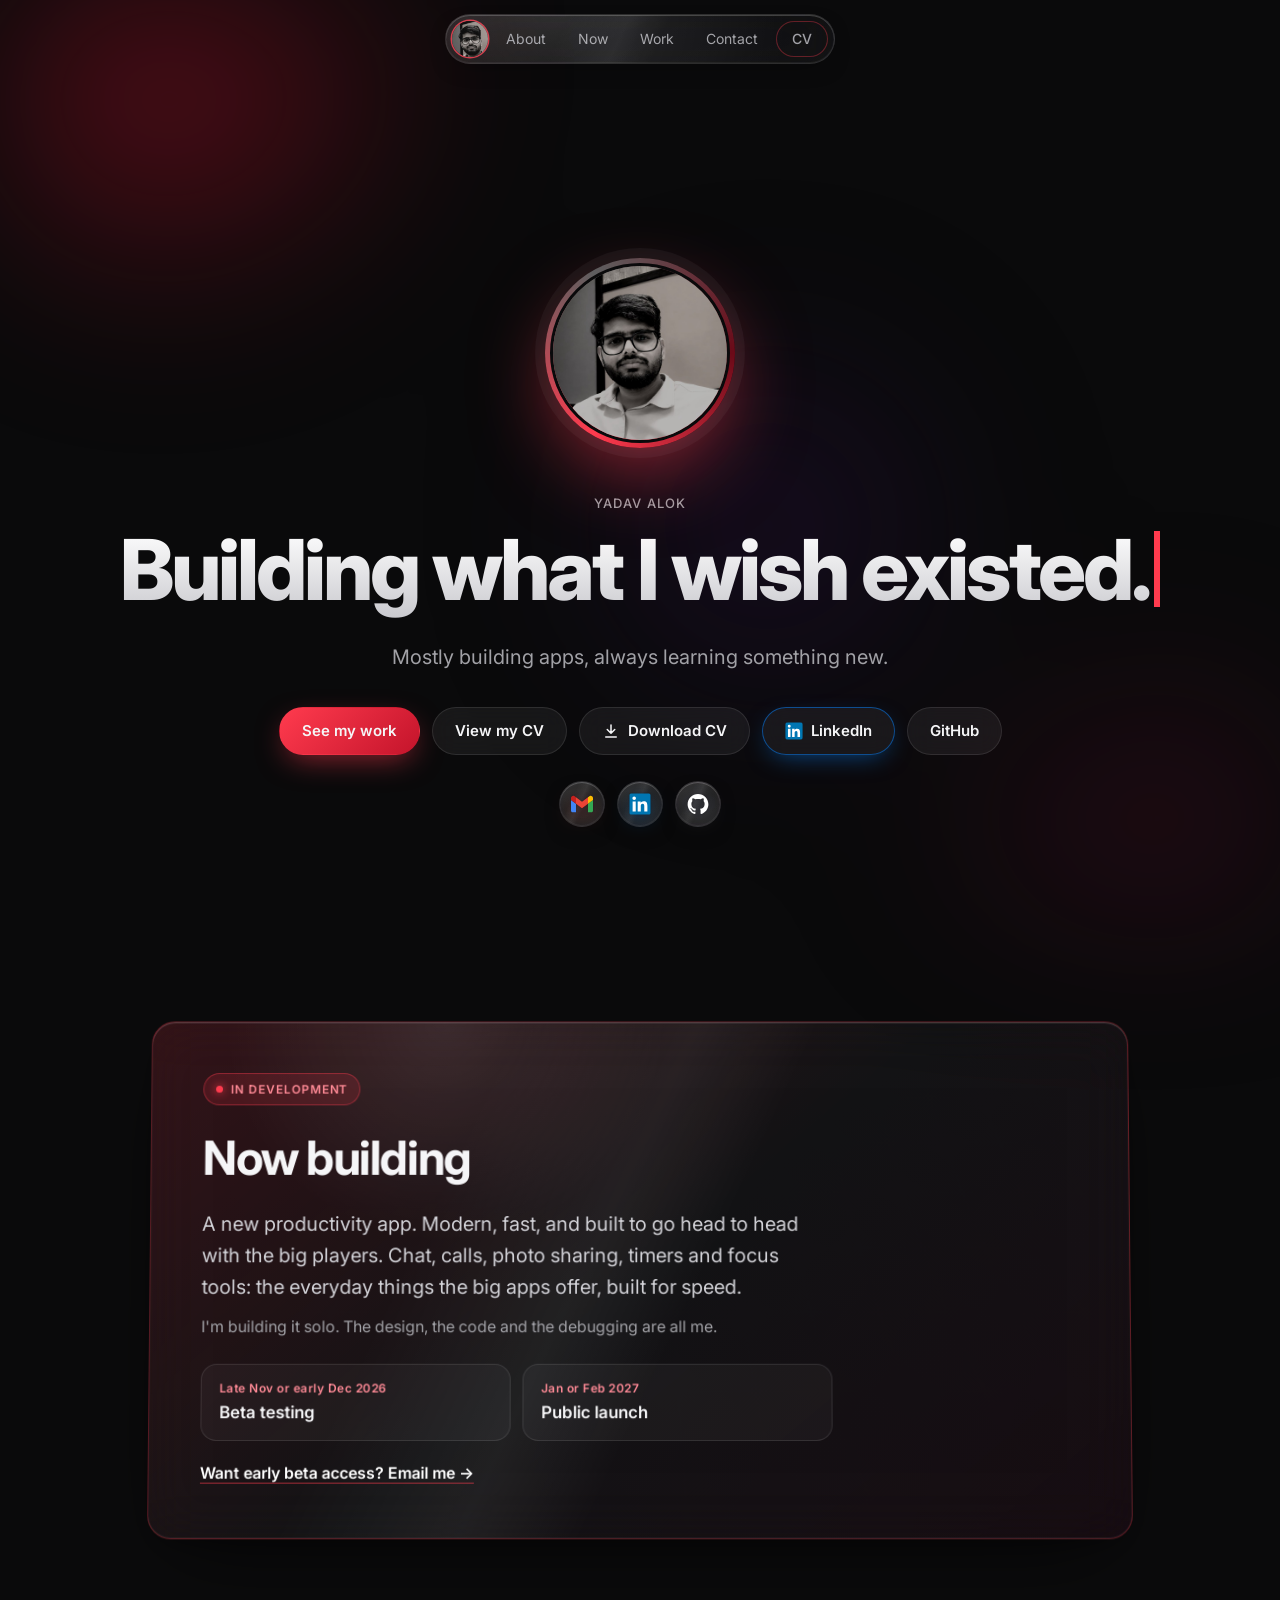
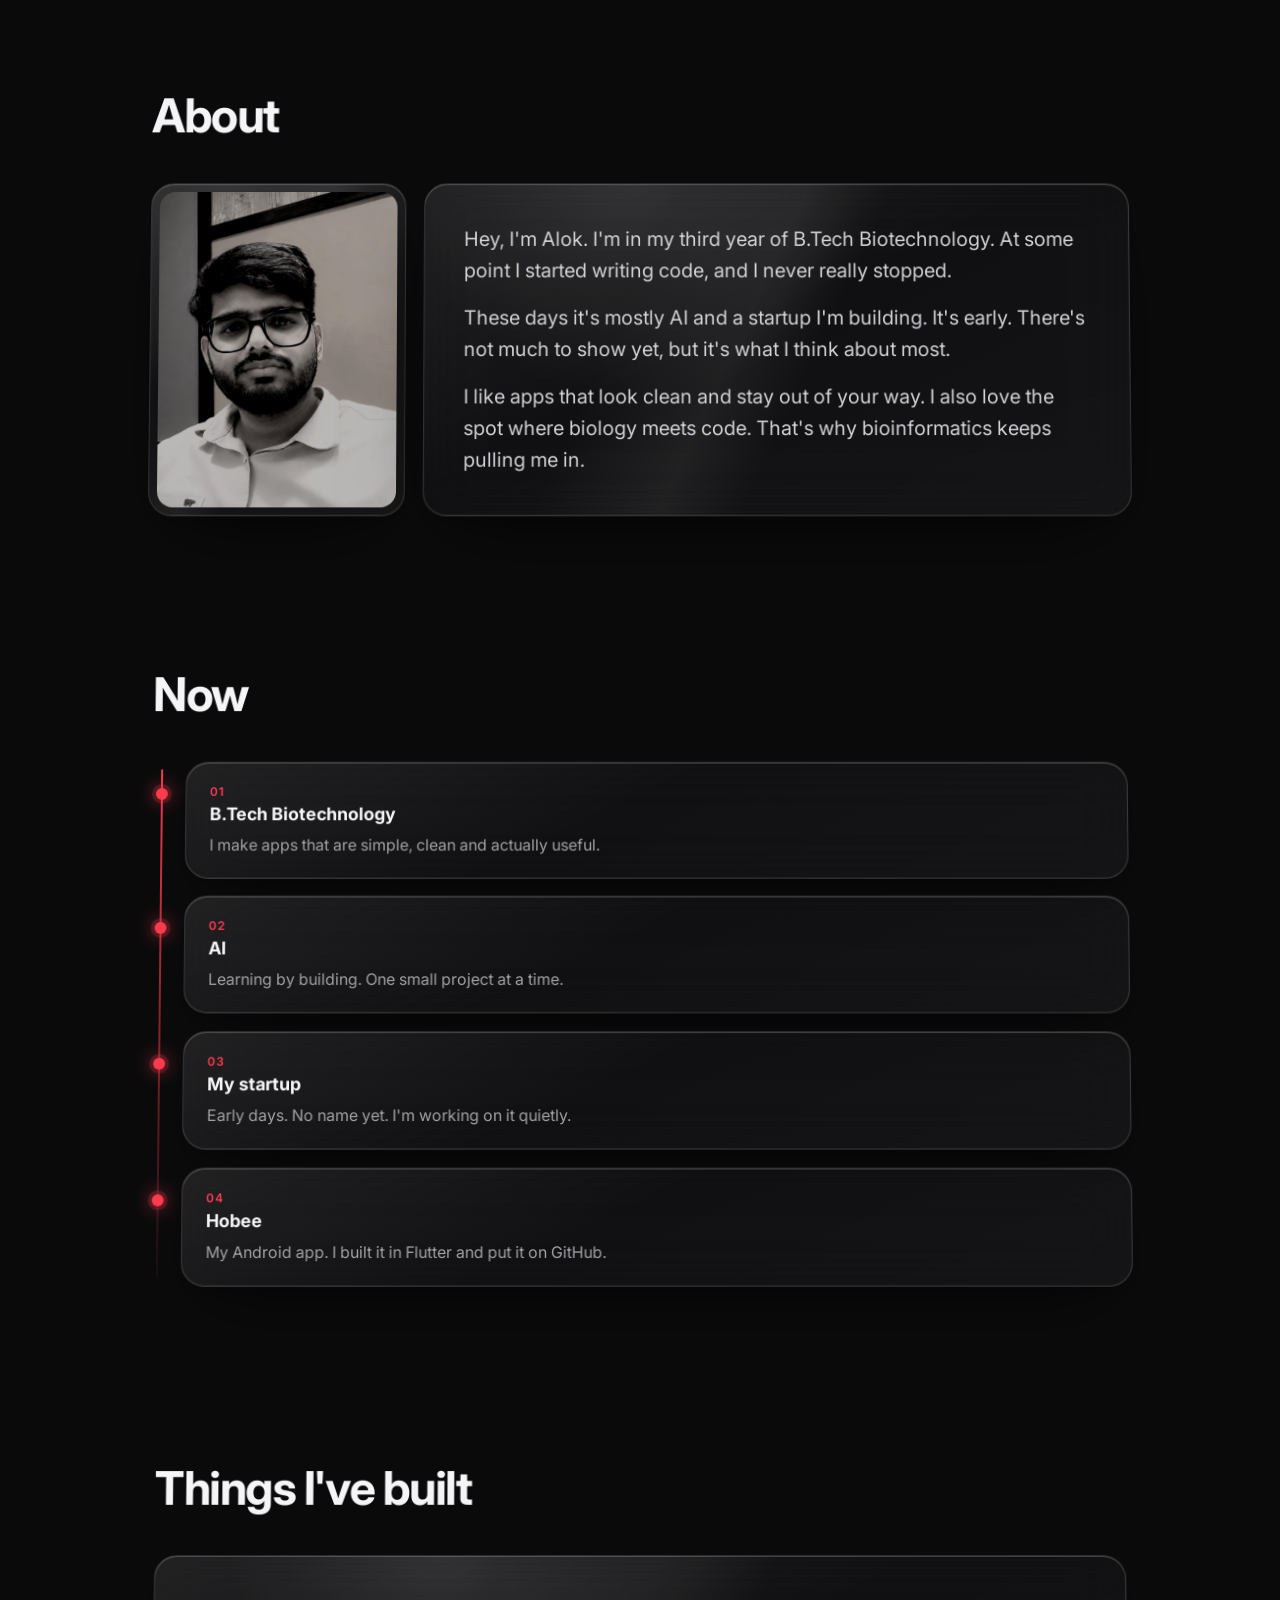
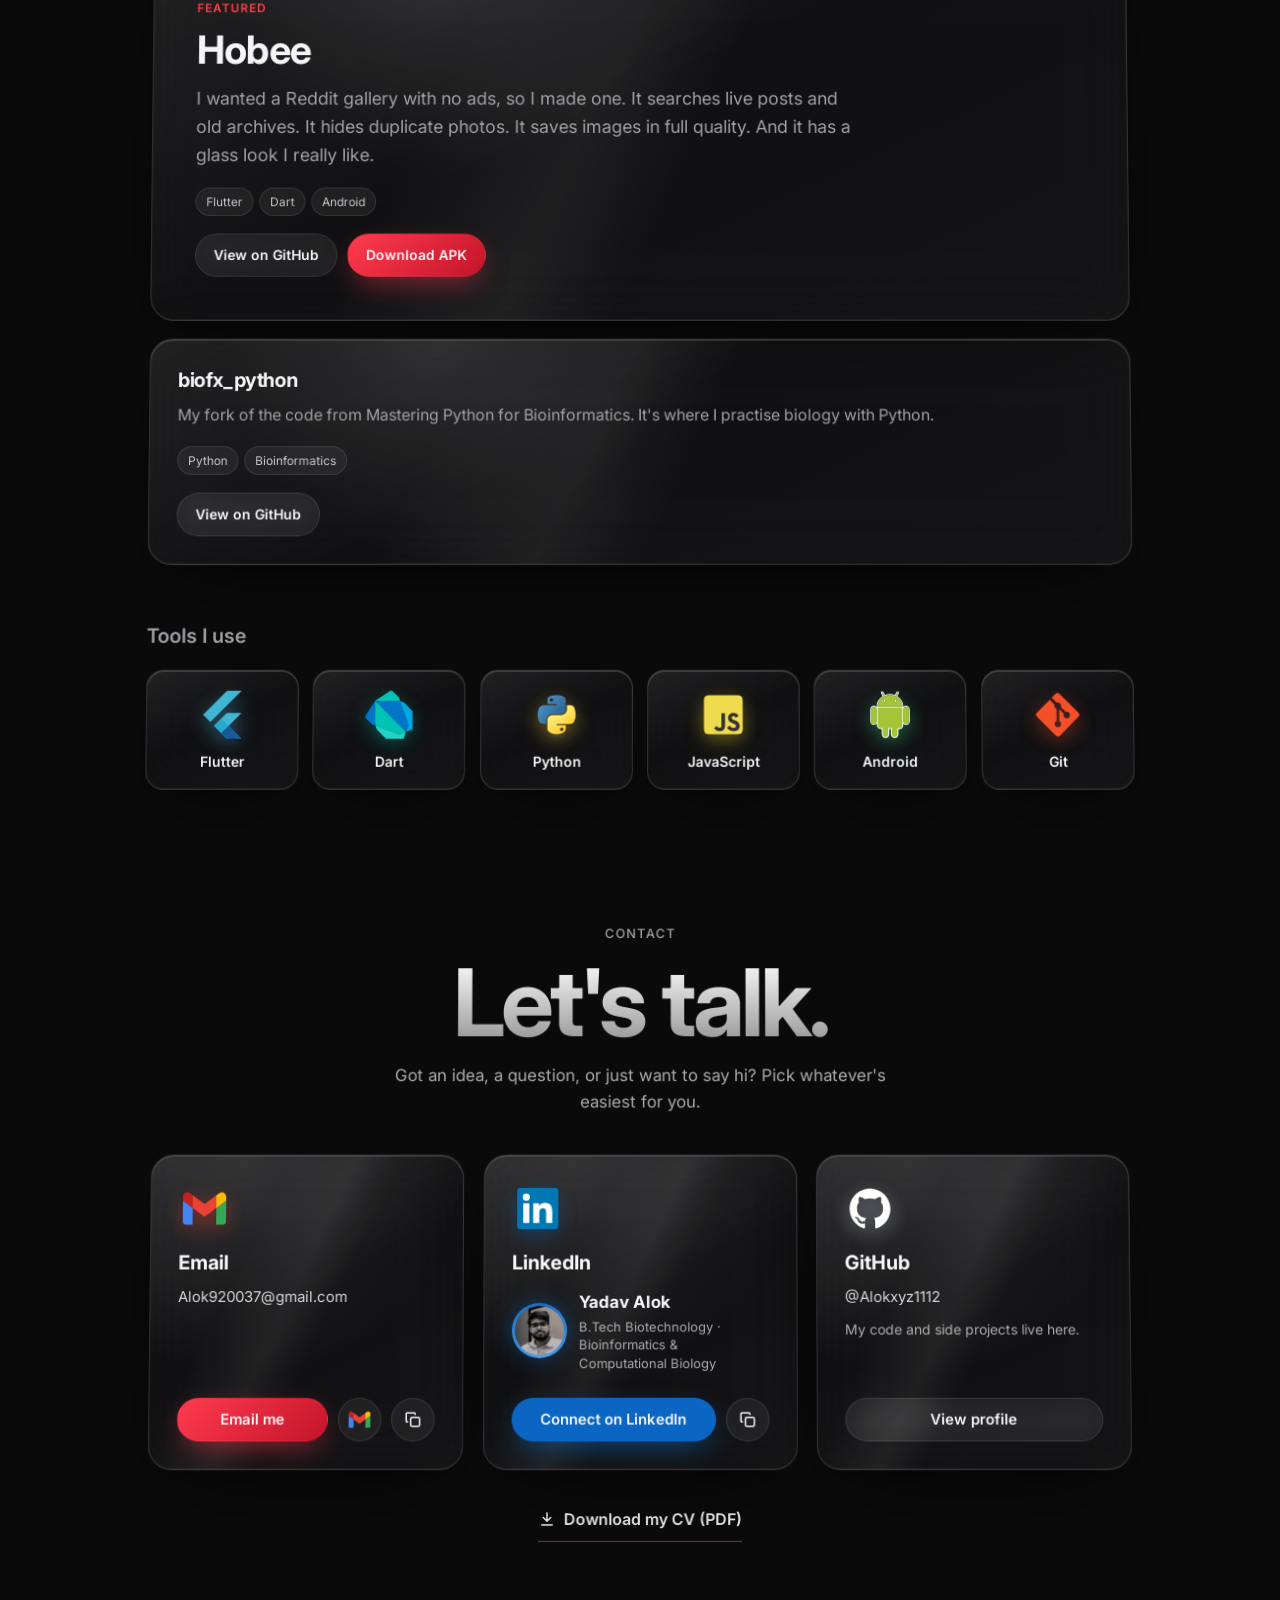
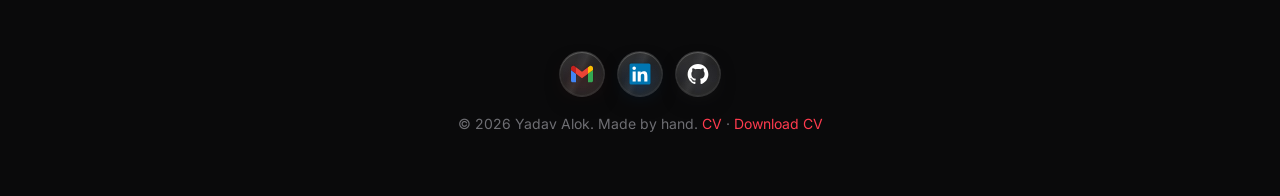
==== commit 33e1c3a2: "Hero: cleaner rotating lines and subtitle, no biotech or night references" ====
--- a/index.html
+++ b/index.html
@@ -4,11 +4,11 @@
 <meta charset="utf-8">
 <meta name="viewport" content="width=device-width,initial-scale=1">
 <title>Yadav Alok</title>
-<meta name="description" content="Yadav Alok. B.Tech Biotechnology student, working on AI and building a startup. Maker of Hobee.">
+<meta name="description" content="Yadav Alok. Building simple, clean Android apps. Maker of Hobee.">
 <meta name="theme-color" content="#0a0a0b">
 <meta property="og:type" content="website">
 <meta property="og:title" content="Yadav Alok">
-<meta property="og:description" content="Biotech student. Working on AI and building my own startup. Maker of Hobee.">
+<meta property="og:description" content="Building simple, clean Android apps. Maker of Hobee.">
 <meta property="og:url" content="https://alokxyz1112.github.io/">
 <meta property="og:image" content="https://alokxyz1112.github.io/assets/og.png">
 <meta name="twitter:card" content="summary_large_image">
@@ -19,7 +19,7 @@
 <meta property="og:image:width" content="1200"><meta property="og:image:height" content="630">
 <link rel="preconnect" href="https://fonts.googleapis.com"><link rel="preconnect" href="https://fonts.gstatic.com" crossorigin>
 <link href="https://fonts.googleapis.com/css2?family=Inter:wght@400;500;600;700;800&display=swap" rel="stylesheet">
-<link rel="stylesheet" href="style.css?v=30">
+<link rel="stylesheet" href="style.css?v=31">
 </head>
 <body>
 <a class="skip" href="#main">Skip to content</a>
@@ -81,7 +81,7 @@
 </main>
 <footer><div class="icons" id="footIcons"></div><p>© <span id="yr"></span> <span id="footName"></span>. Made by hand. <a href="cv/" style="color:var(--red)">CV</a> · <a class="fdl" href="cv/Yadav-Alok-CV.pdf" download="Yadav-Alok-CV.pdf">Download CV</a></p></footer>
 <div class="toast" id="toast" role="status" aria-live="polite"></div>
-<script src="config.js?v=19"></script>
+<script src="config.js?v=20"></script>
 <script src="main.js?v=27"></script>
 <script src="fx.js?v=27" defer></script>
 </body>
--- a/style.css
+++ b/style.css
@@ -494,4 +494,4 @@
 #projects .grid2>div:last-child:nth-child(odd){grid-column:1/-1}
 #typed{white-space:nowrap}
 .hero h1,h1:has(#typed){white-space:nowrap;height:1.1em;min-height:0;overflow:visible}
-@media (max-width:600px){h1:has(#typed){font-size:clamp(24px,7.4vw,32px)}}
+@media (max-width:600px){h1:has(#typed){font-size:clamp(22px,6.6vw,30px)}}
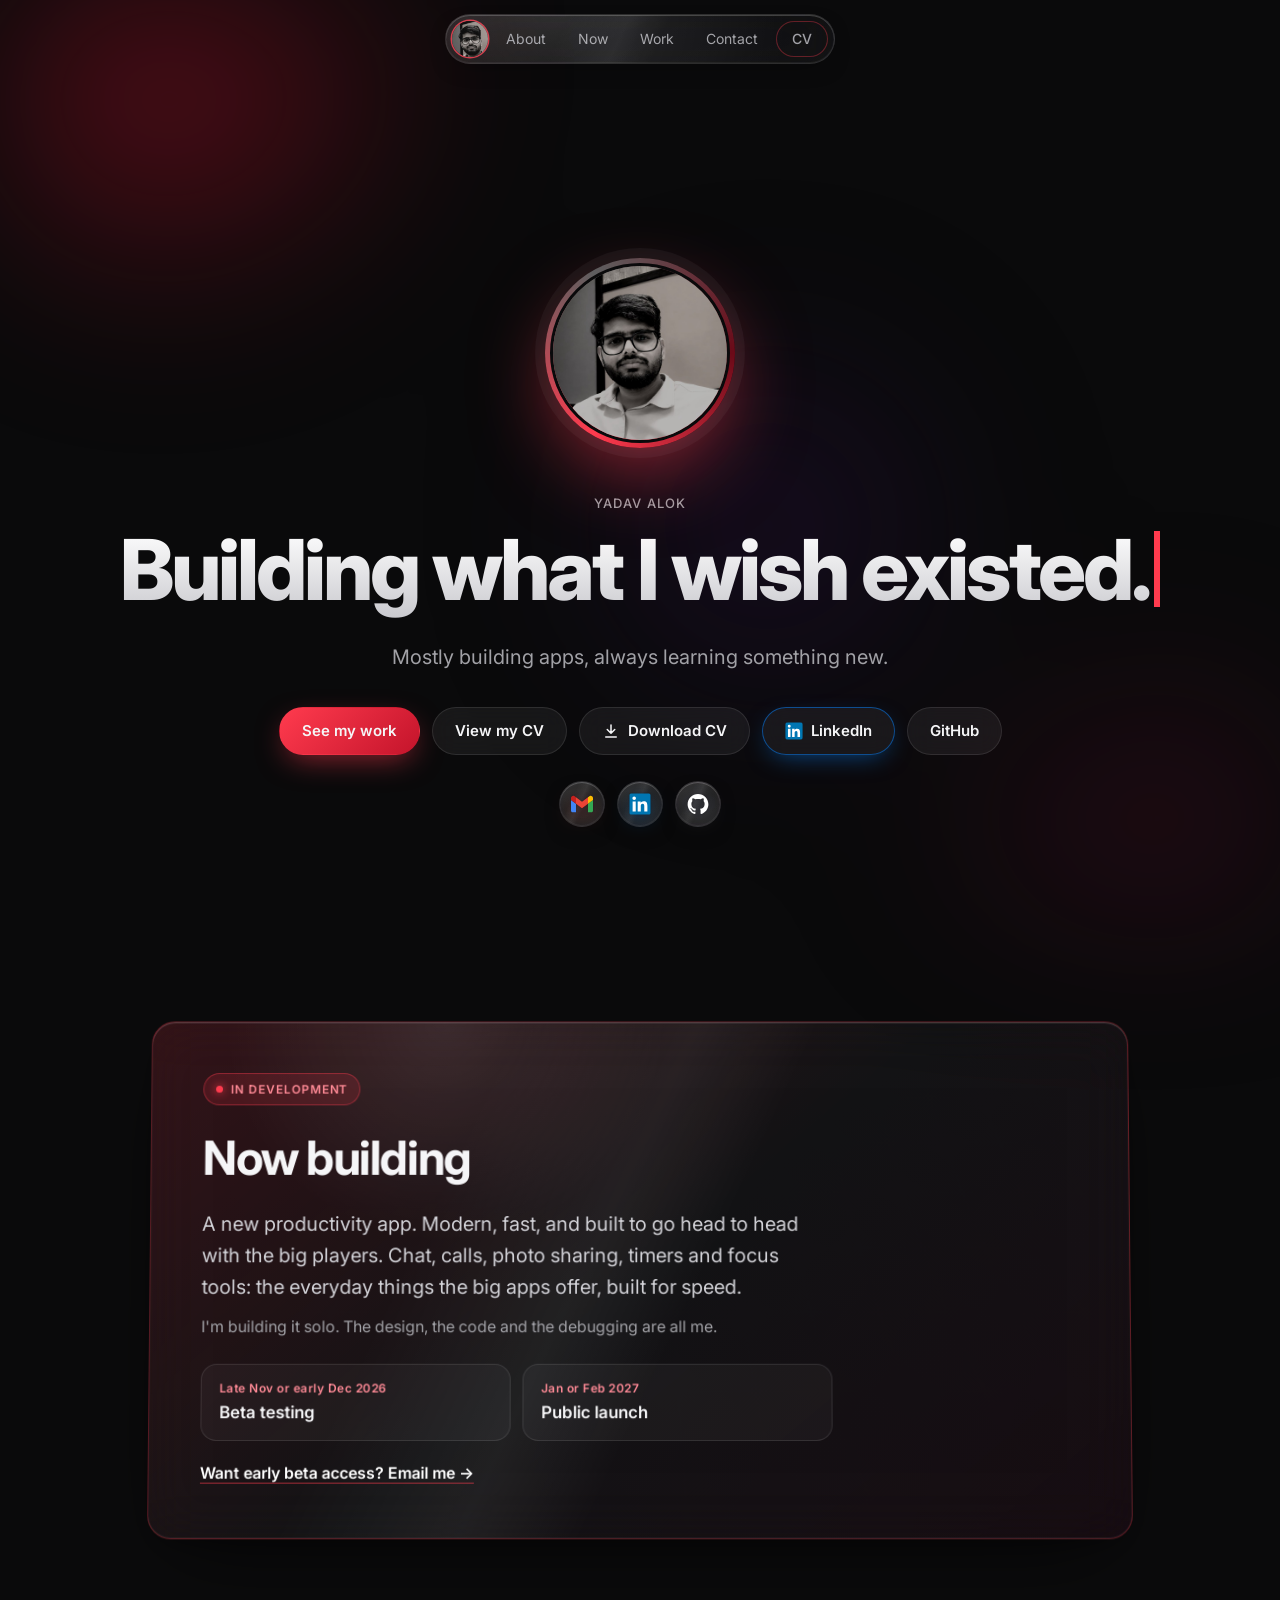
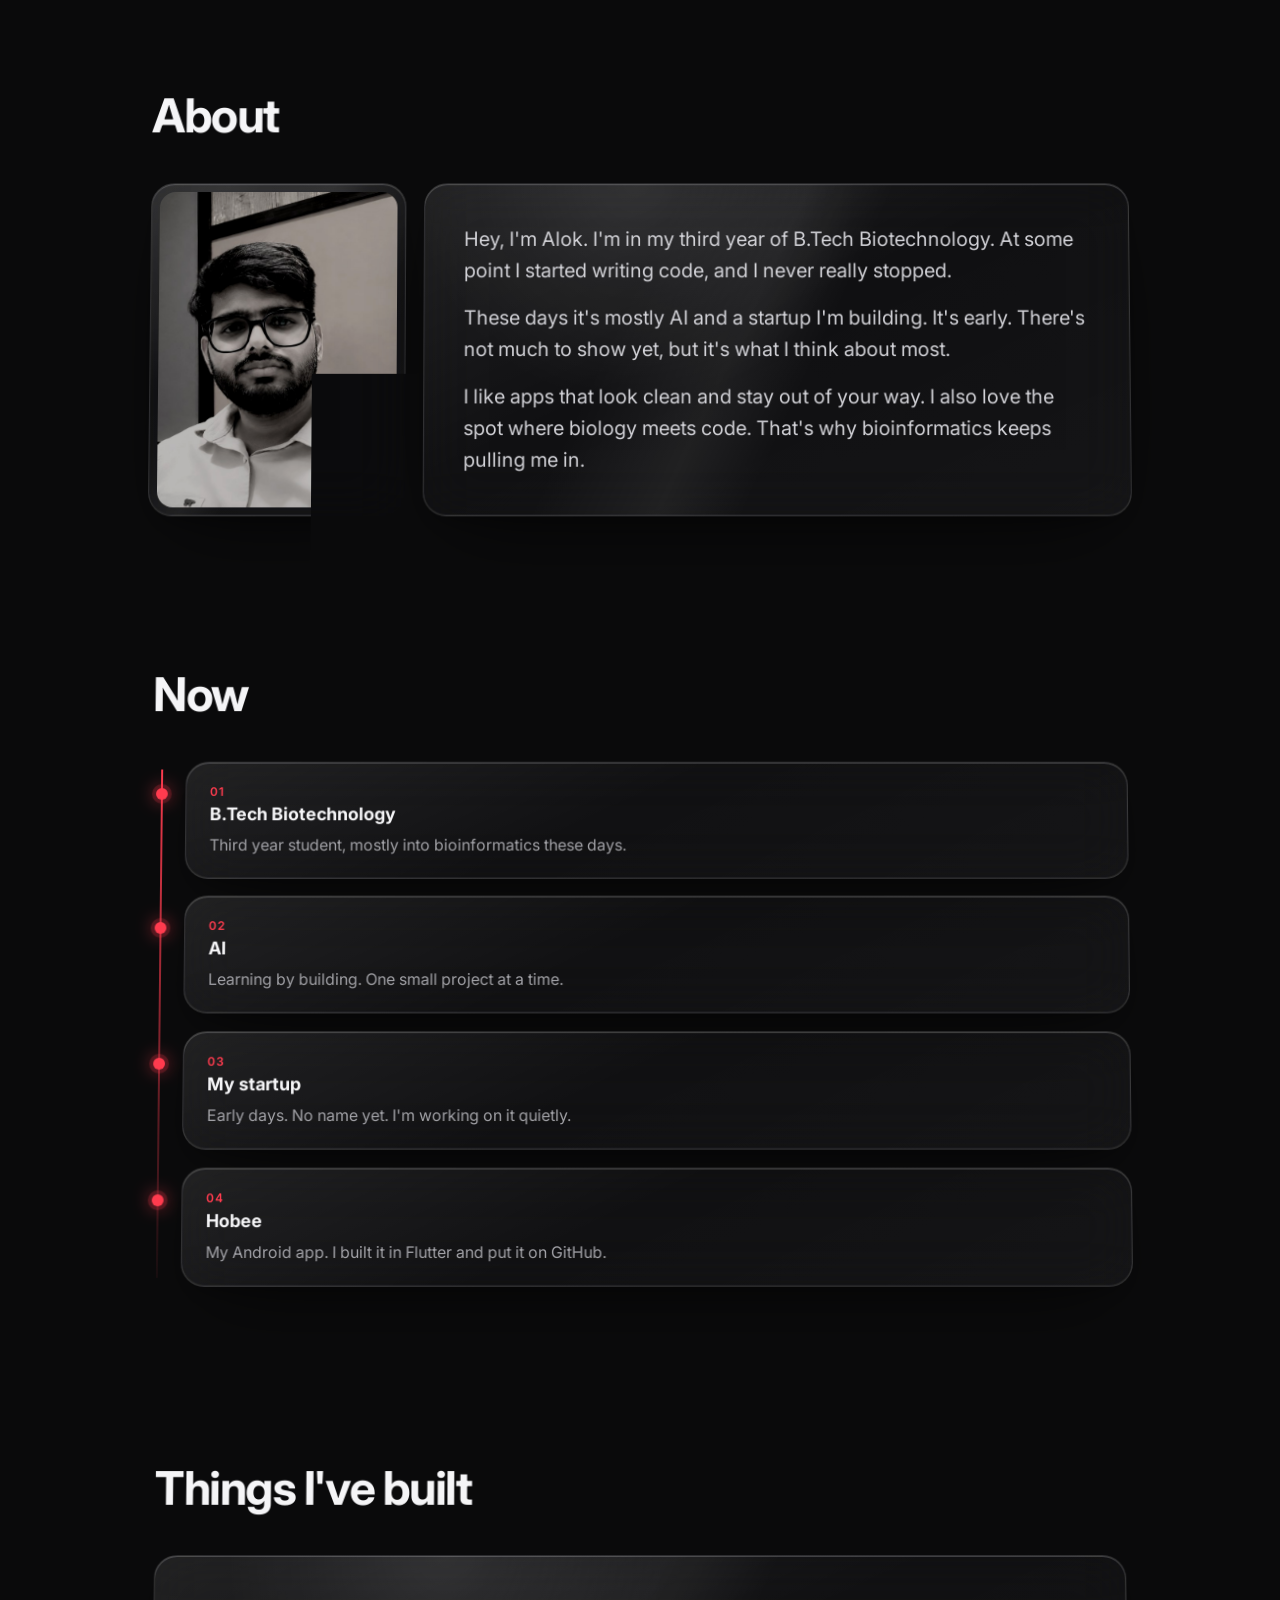
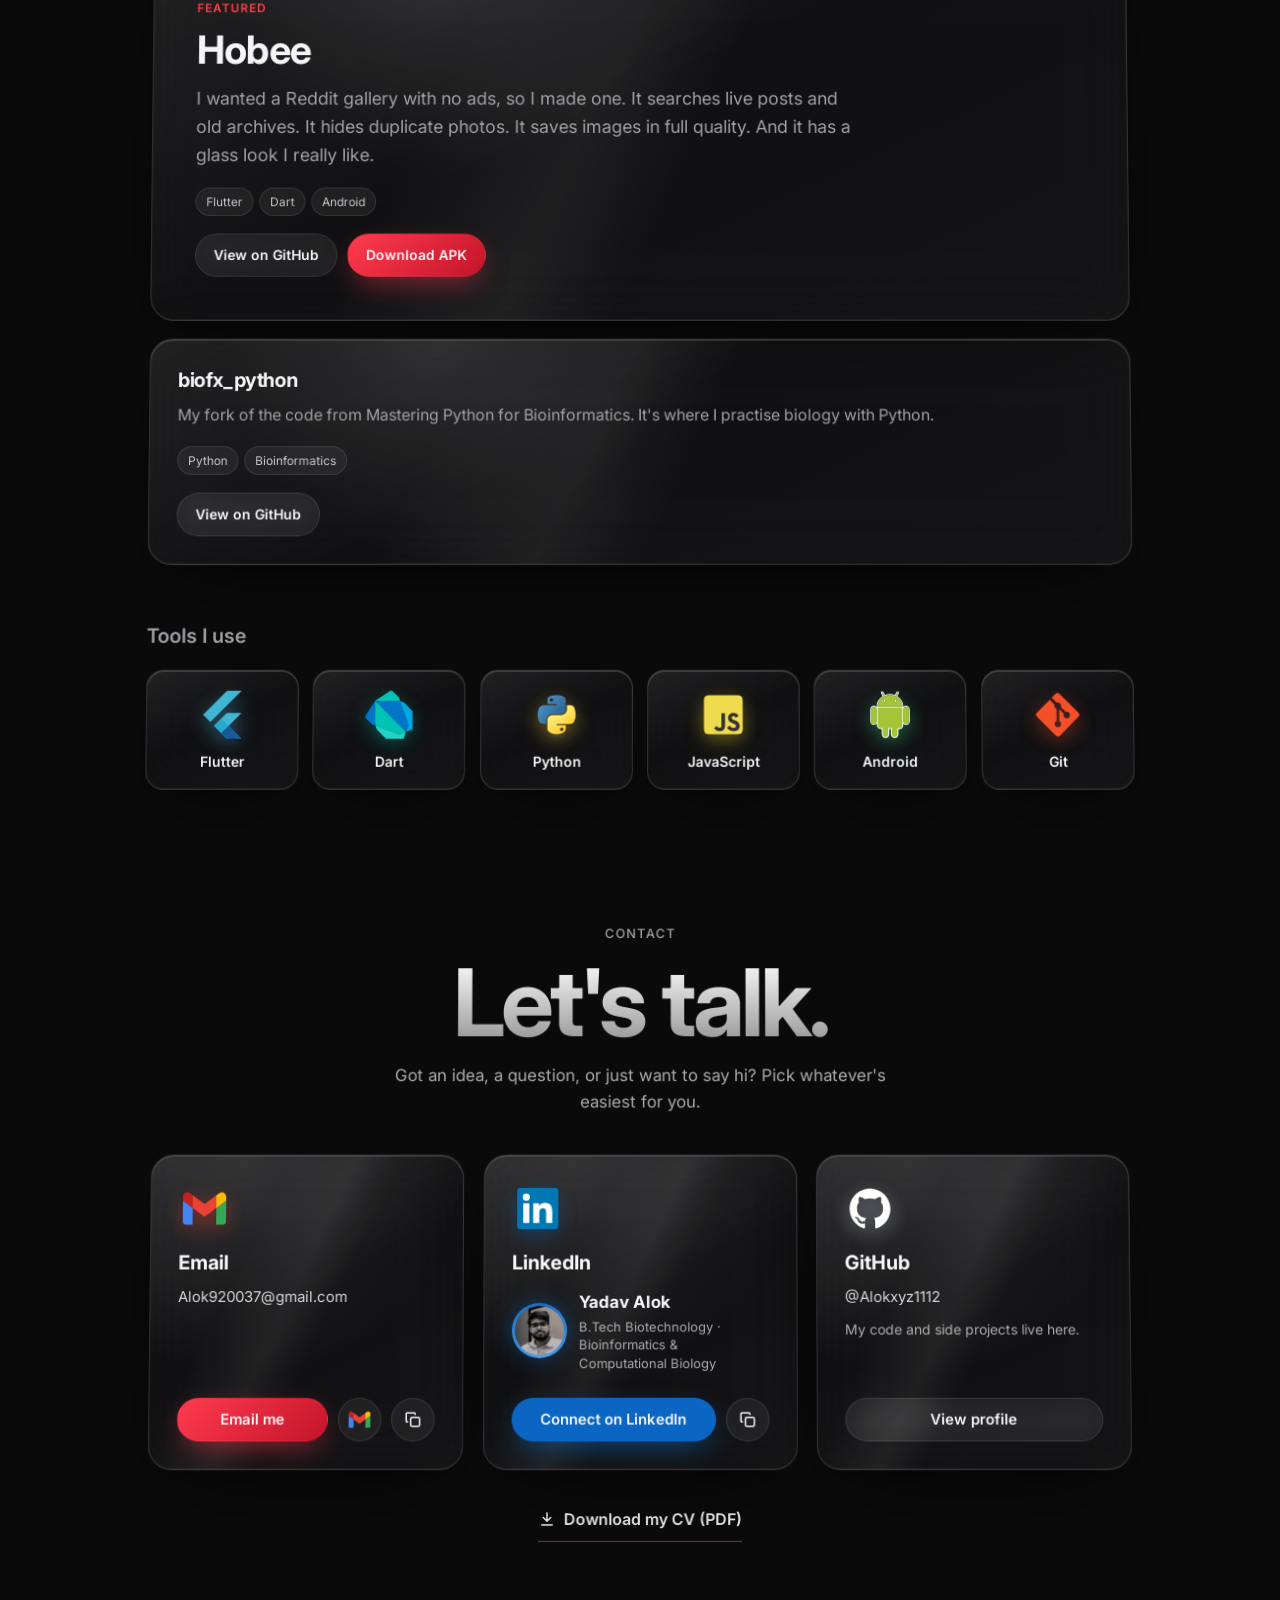
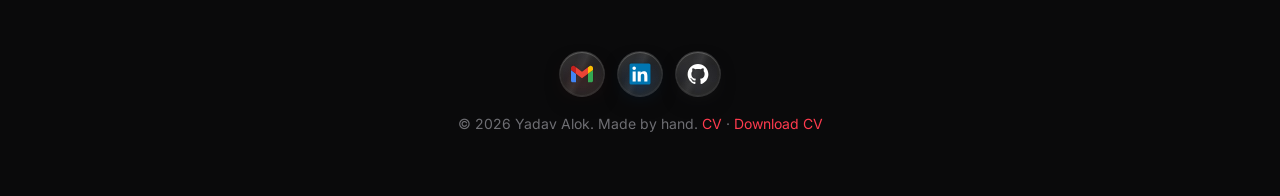
==== commit 9f7da16c: "Home: biotech card text about bioinformatics" ====
--- a/index.html
+++ b/index.html
@@ -81,7 +81,7 @@
 </main>
 <footer><div class="icons" id="footIcons"></div><p>© <span id="yr"></span> <span id="footName"></span>. Made by hand. <a href="cv/" style="color:var(--red)">CV</a> · <a class="fdl" href="cv/Yadav-Alok-CV.pdf" download="Yadav-Alok-CV.pdf">Download CV</a></p></footer>
 <div class="toast" id="toast" role="status" aria-live="polite"></div>
-<script src="config.js?v=20"></script>
+<script src="config.js?v=21"></script>
 <script src="main.js?v=27"></script>
 <script src="fx.js?v=27" defer></script>
 </body>
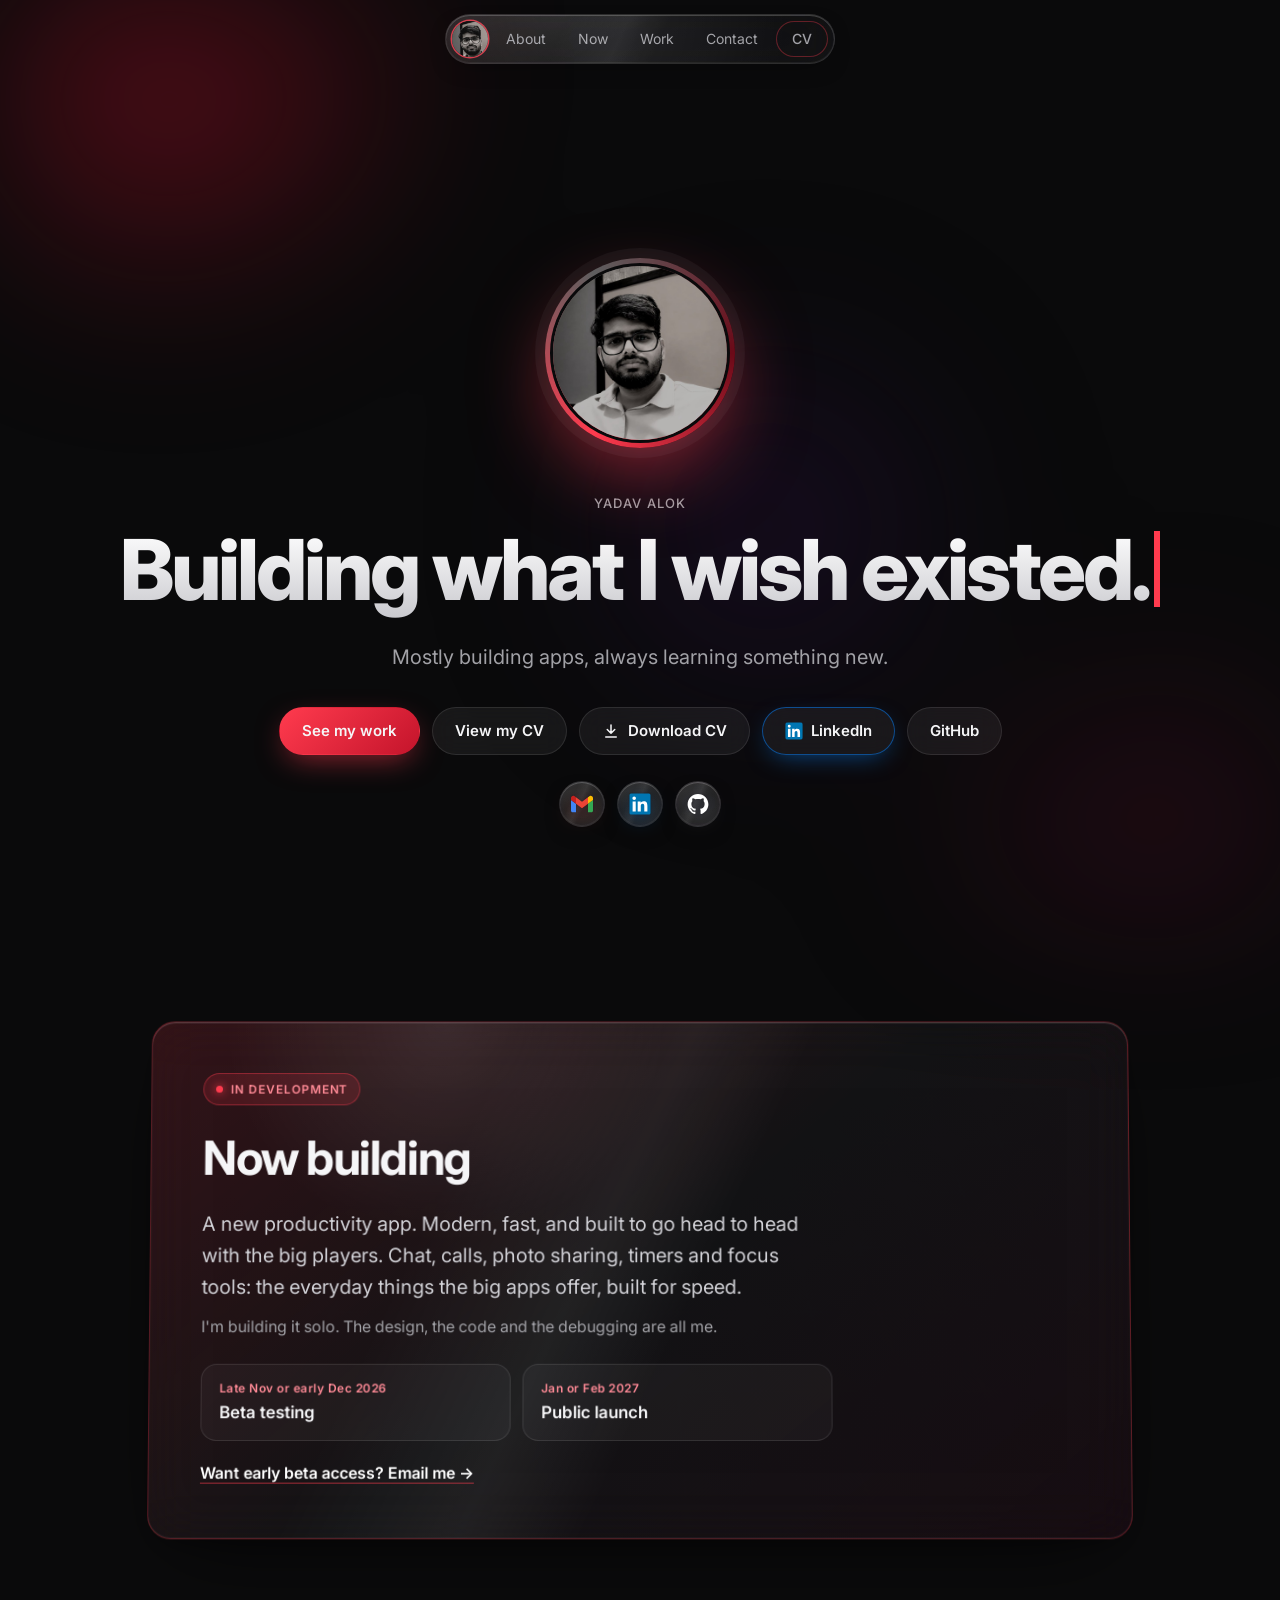
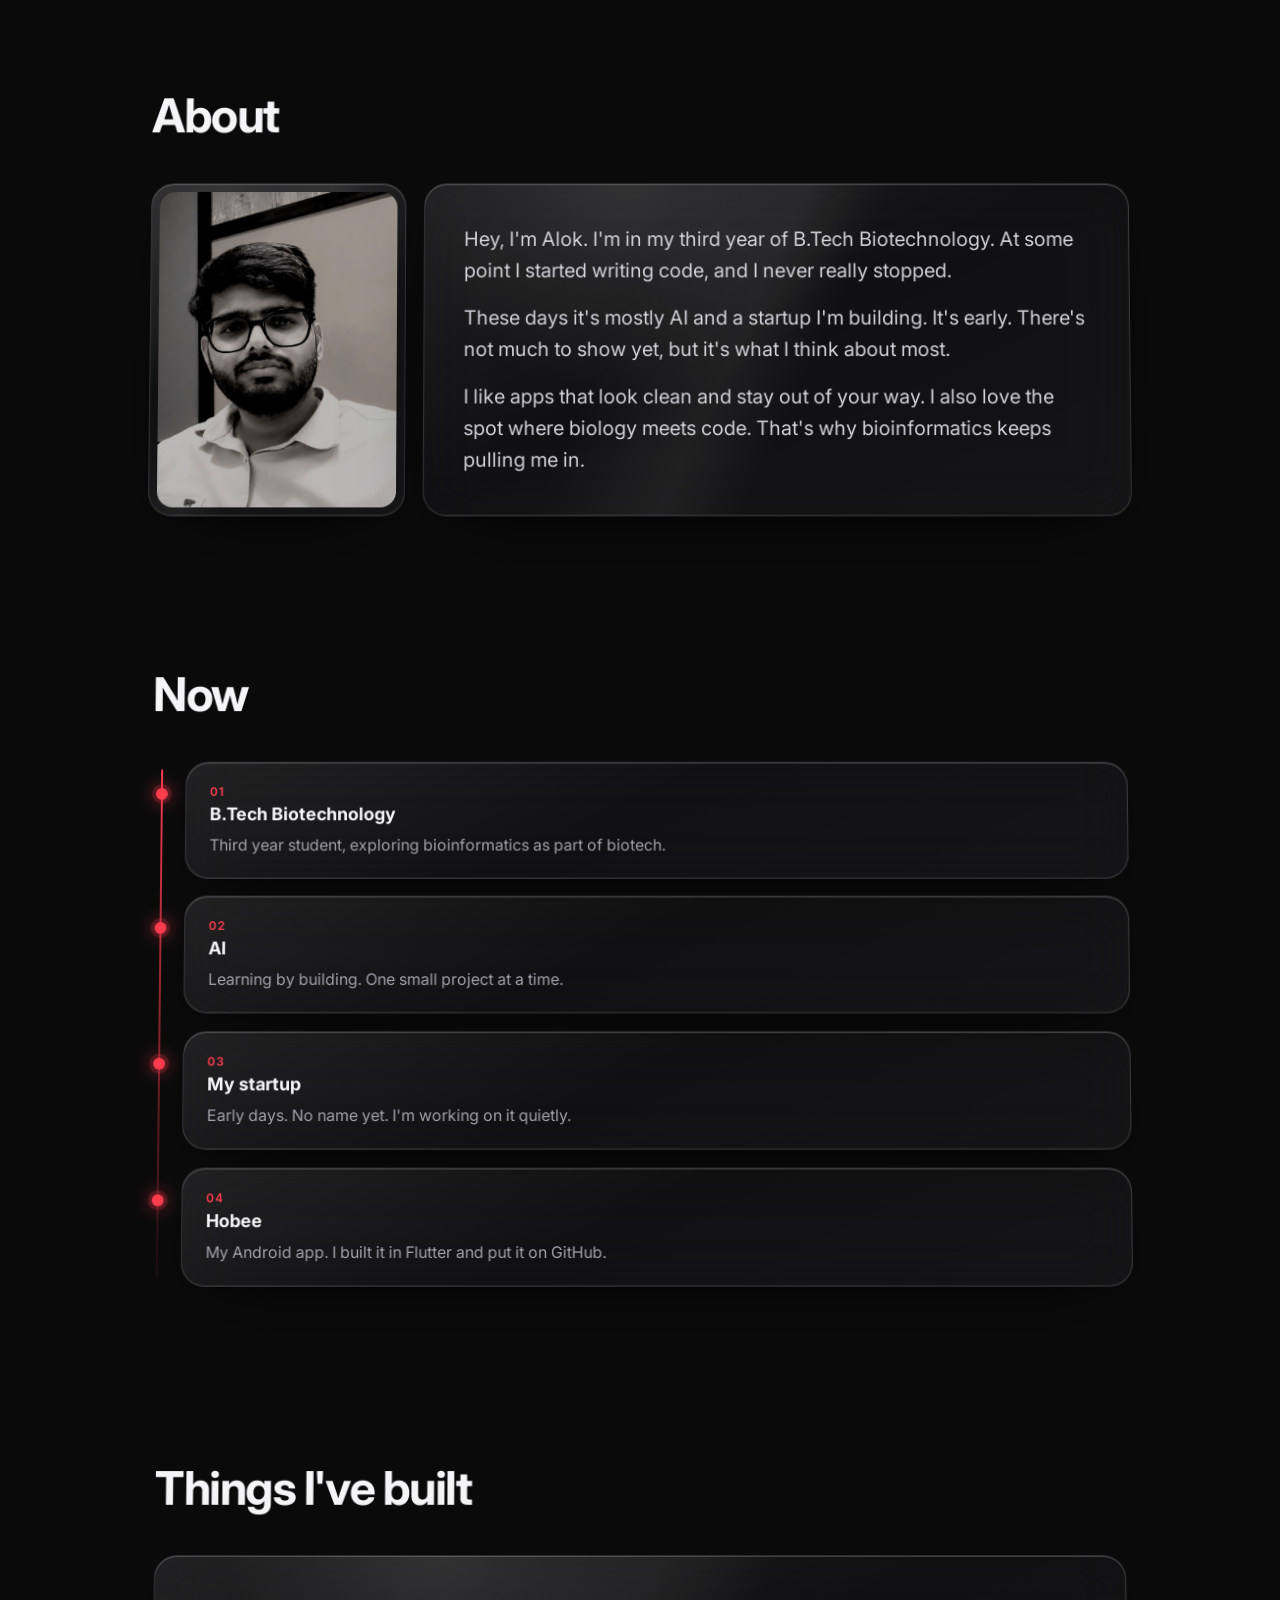
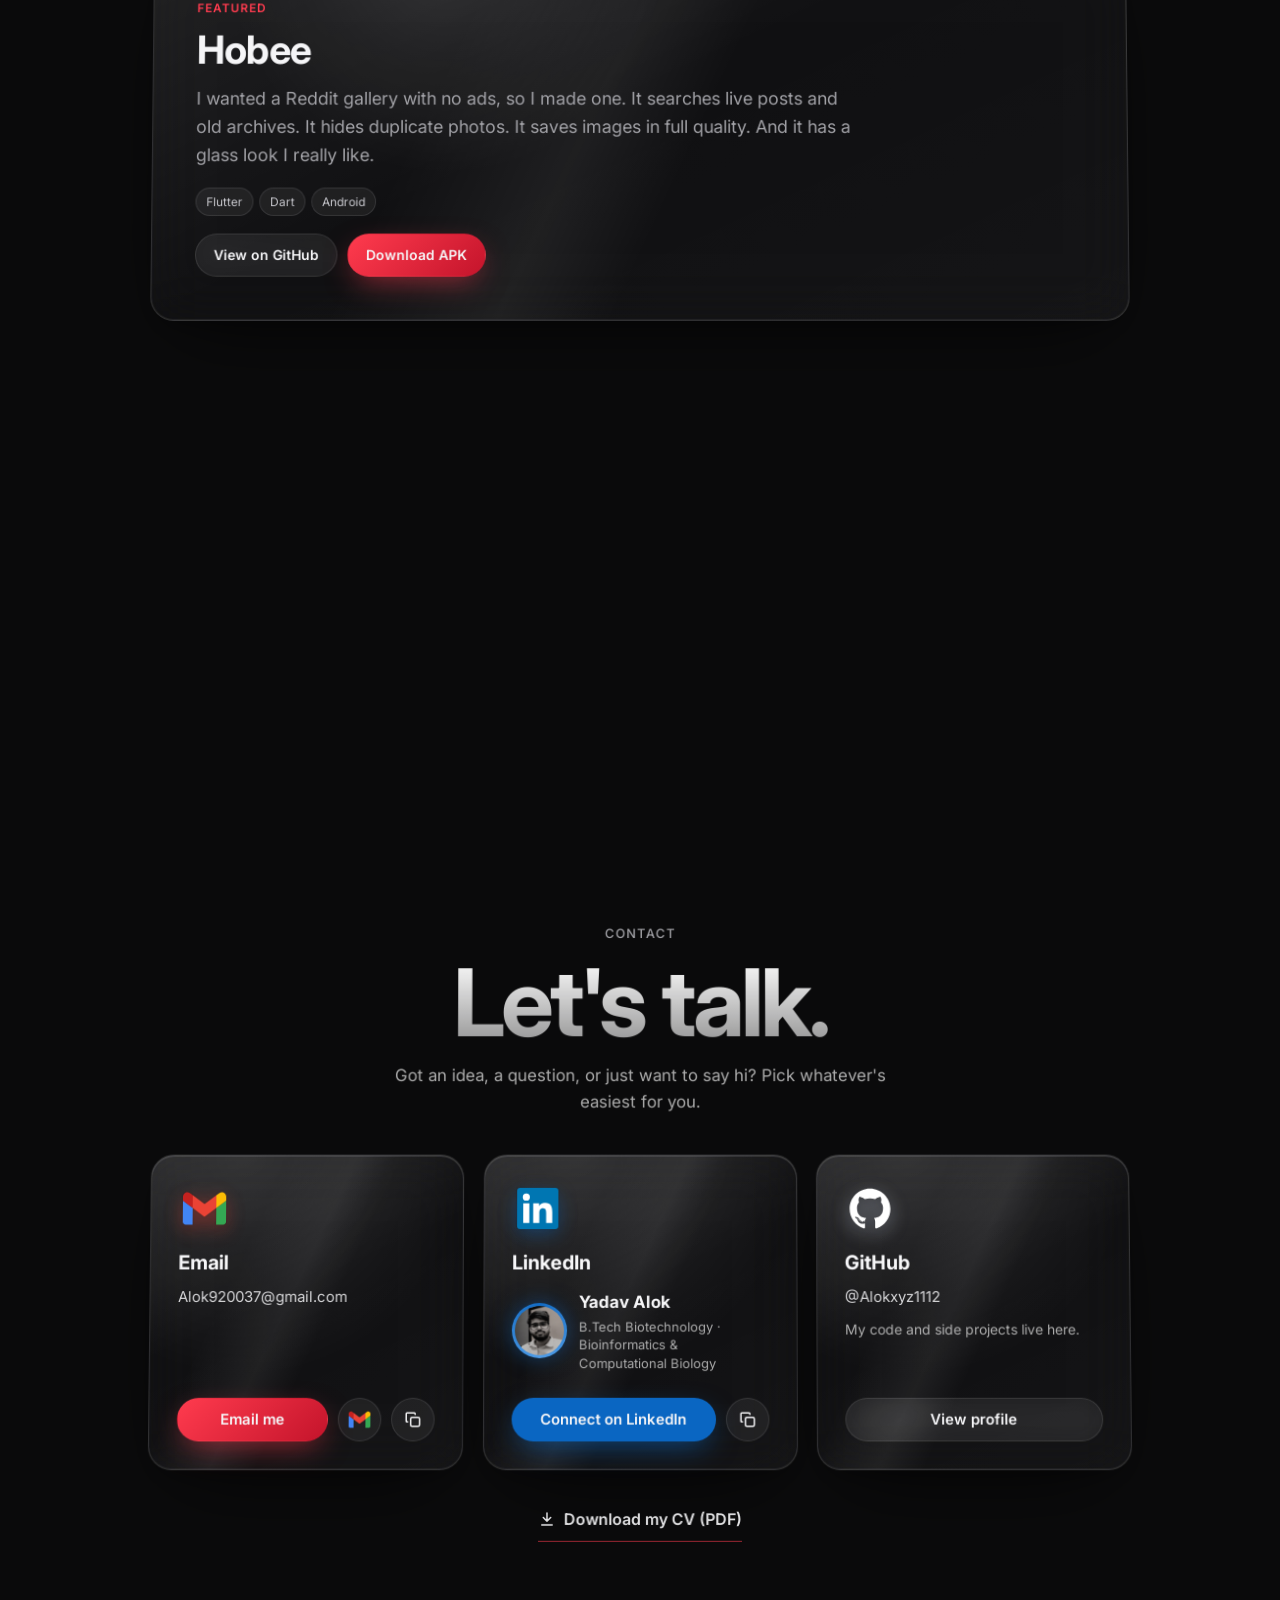
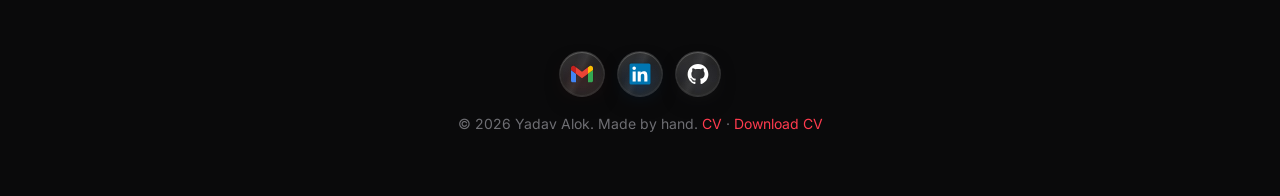
==== commit ca1c3ecd: "Home: biotech card wording" ====
--- a/index.html
+++ b/index.html
@@ -81,7 +81,7 @@
 </main>
 <footer><div class="icons" id="footIcons"></div><p>© <span id="yr"></span> <span id="footName"></span>. Made by hand. <a href="cv/" style="color:var(--red)">CV</a> · <a class="fdl" href="cv/Yadav-Alok-CV.pdf" download="Yadav-Alok-CV.pdf">Download CV</a></p></footer>
 <div class="toast" id="toast" role="status" aria-live="polite"></div>
-<script src="config.js?v=21"></script>
+<script src="config.js?v=22"></script>
 <script src="main.js?v=27"></script>
 <script src="fx.js?v=27" defer></script>
 </body>
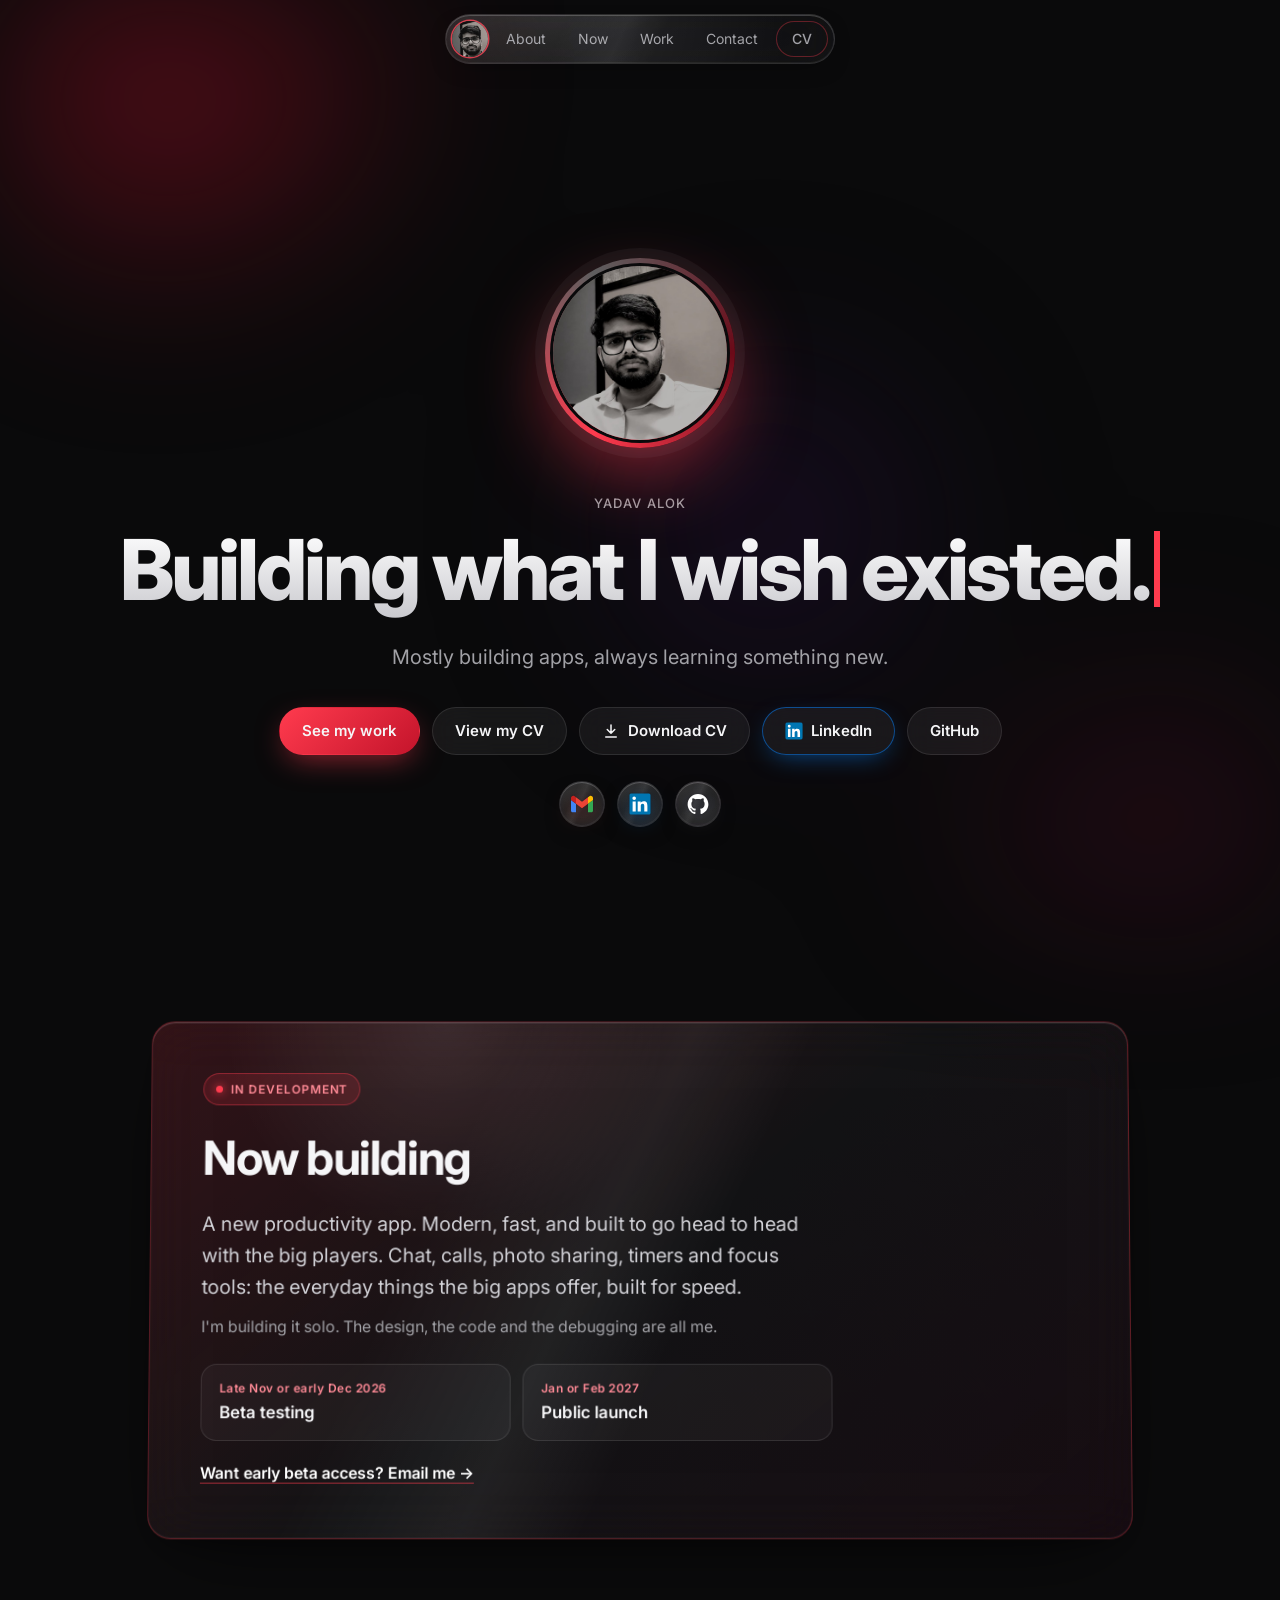
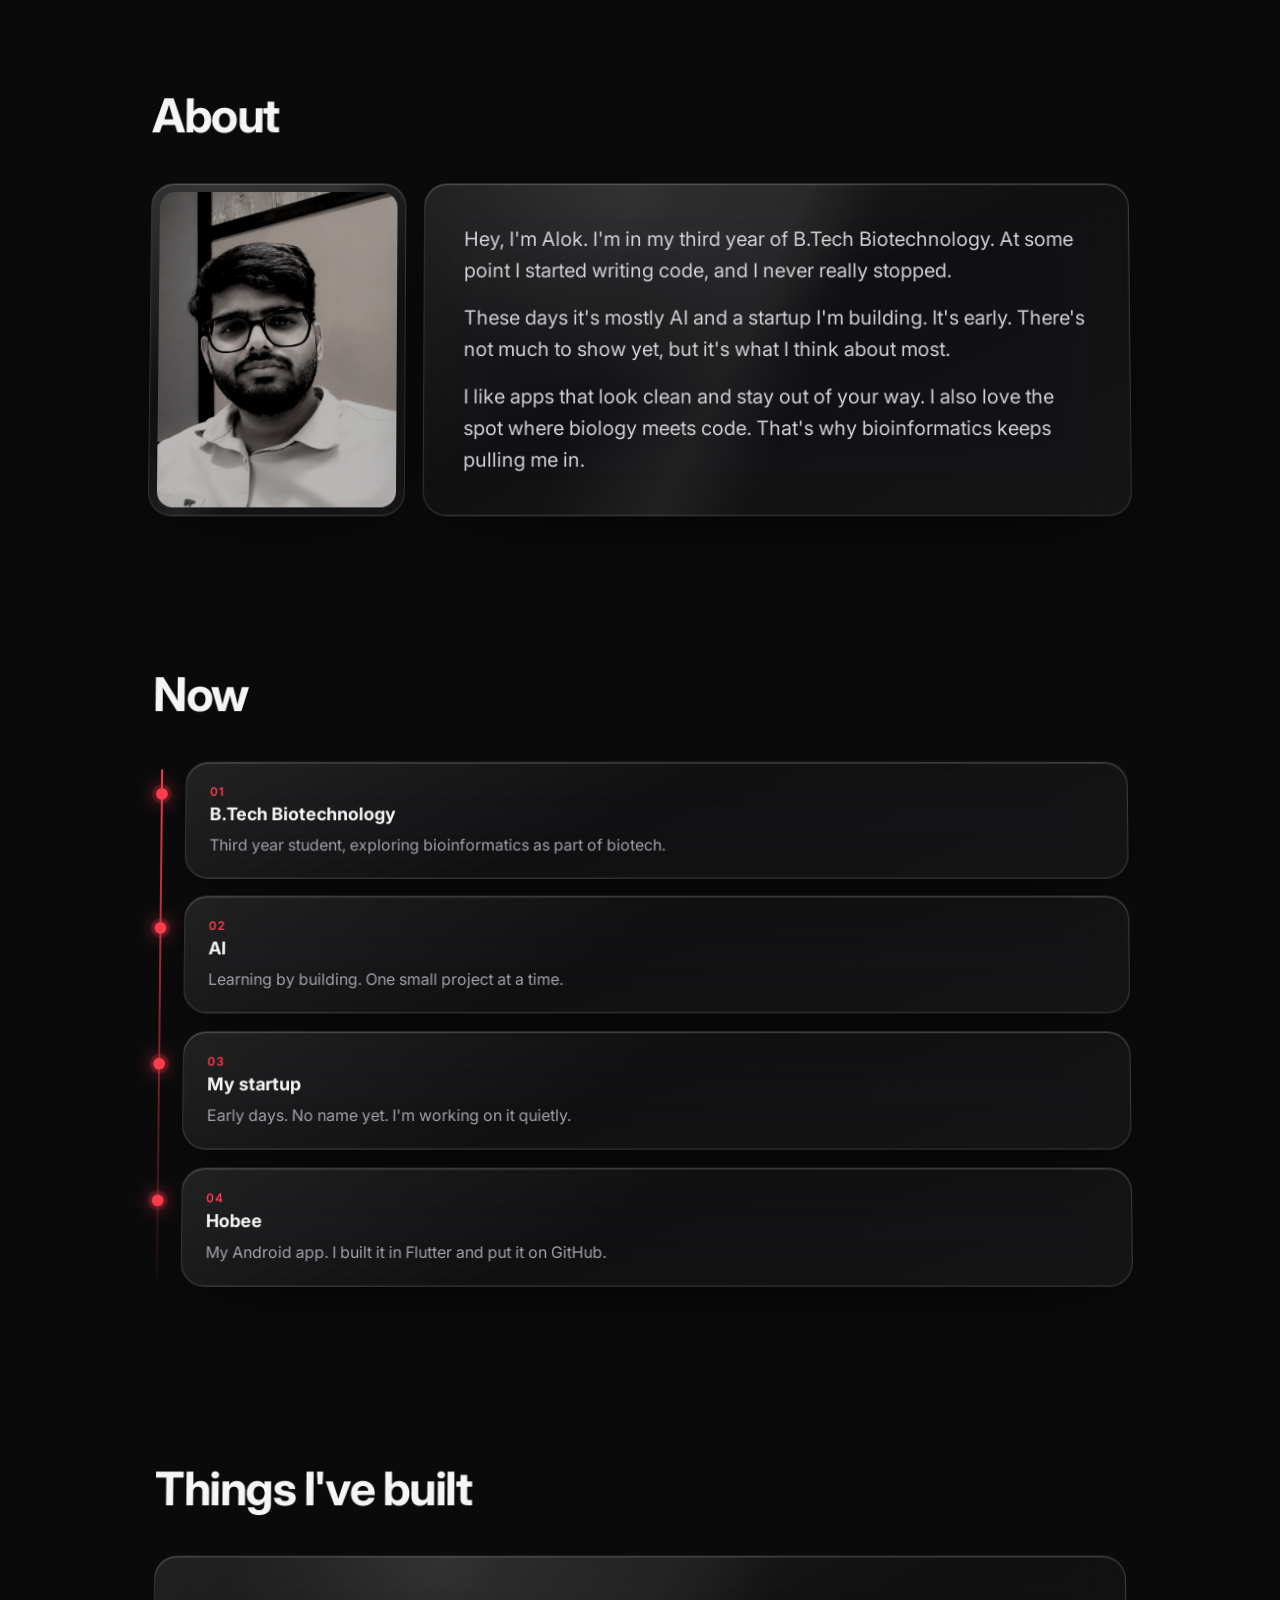
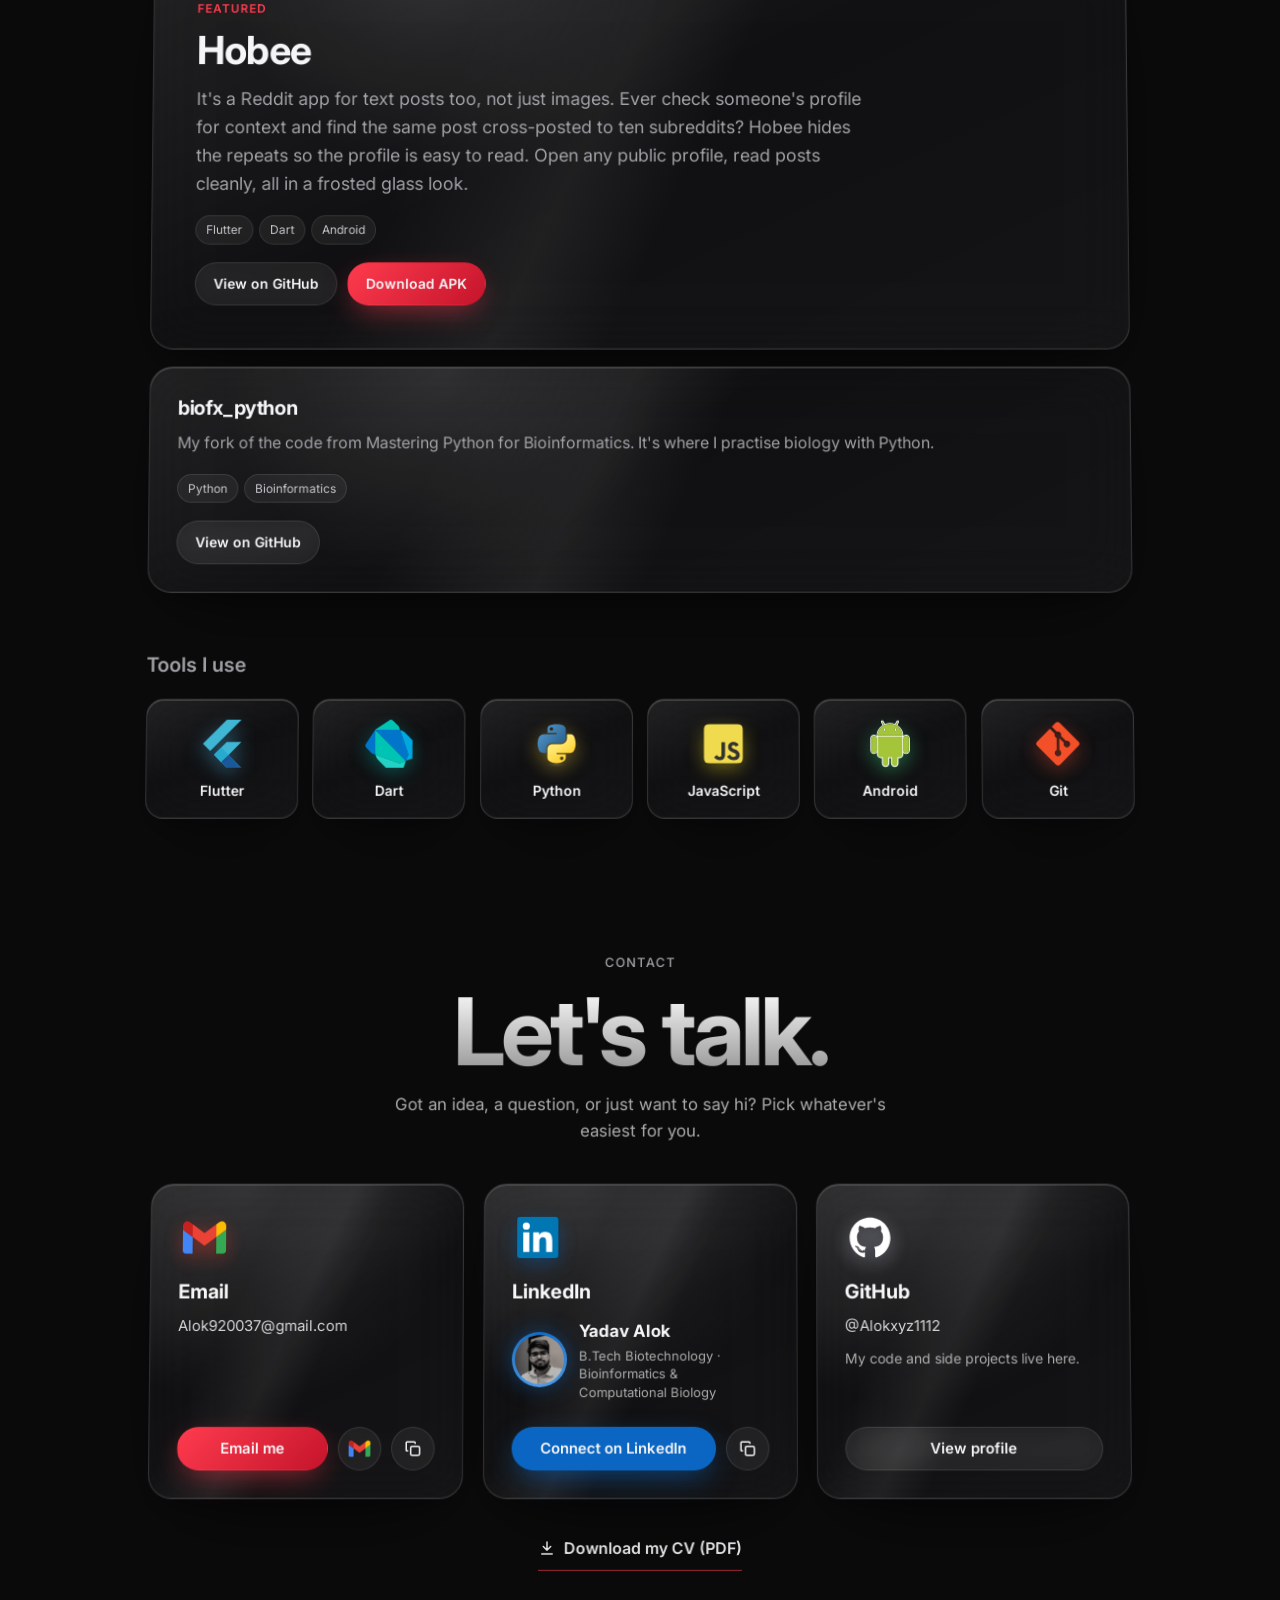
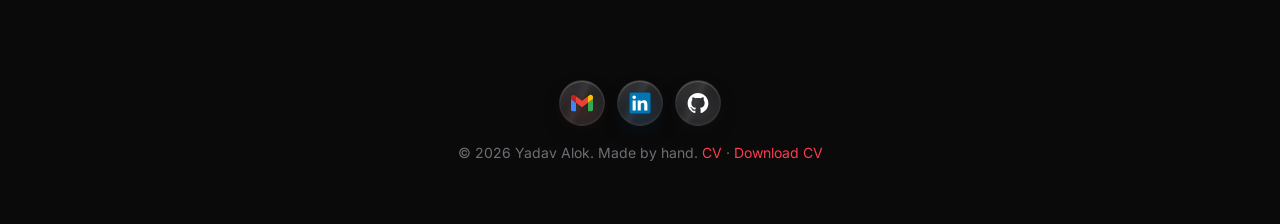
==== commit b81f7f4a: "Update Hobee description: text posts and clean profile browsing" ====
--- a/index.html
+++ b/index.html
@@ -81,7 +81,7 @@
 </main>
 <footer><div class="icons" id="footIcons"></div><p>© <span id="yr"></span> <span id="footName"></span>. Made by hand. <a href="cv/" style="color:var(--red)">CV</a> · <a class="fdl" href="cv/Yadav-Alok-CV.pdf" download="Yadav-Alok-CV.pdf">Download CV</a></p></footer>
 <div class="toast" id="toast" role="status" aria-live="polite"></div>
-<script src="config.js?v=22"></script>
+<script src="config.js?v=23"></script>
 <script src="main.js?v=27"></script>
 <script src="fx.js?v=27" defer></script>
 </body>
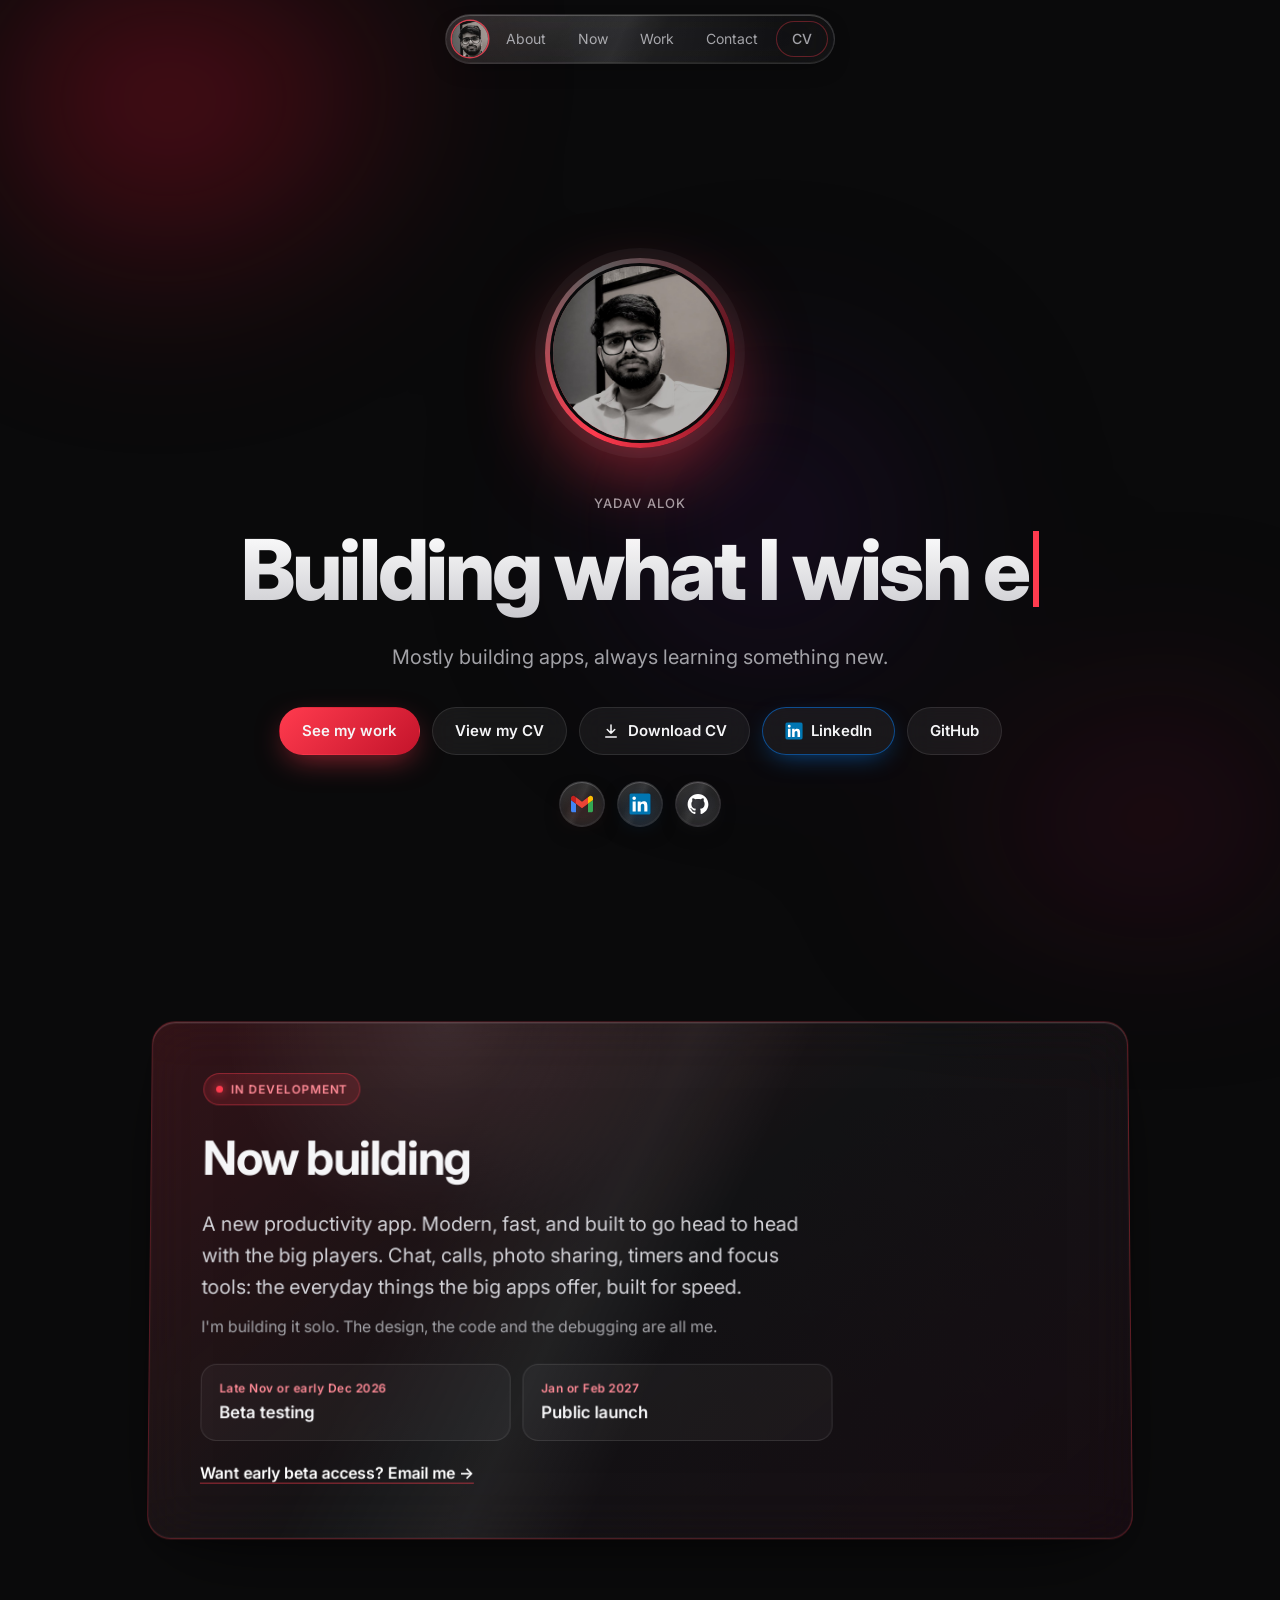
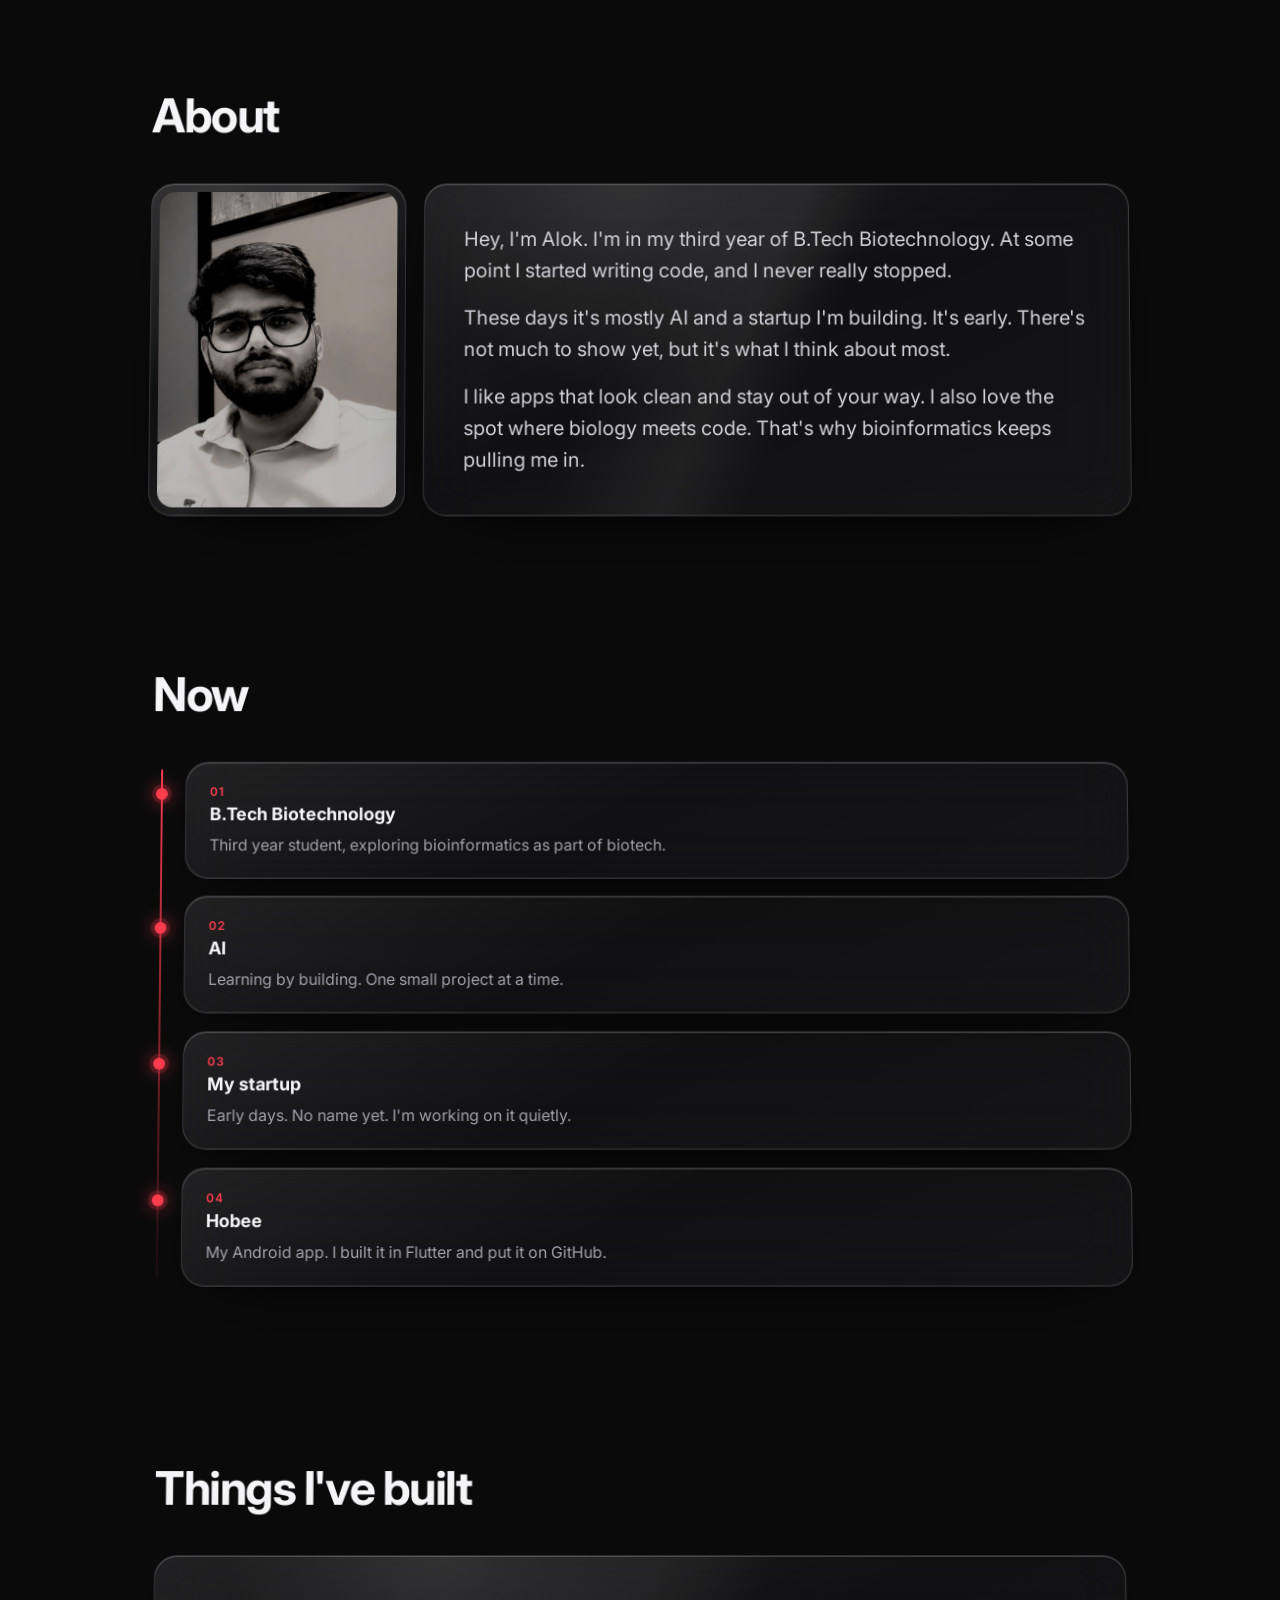
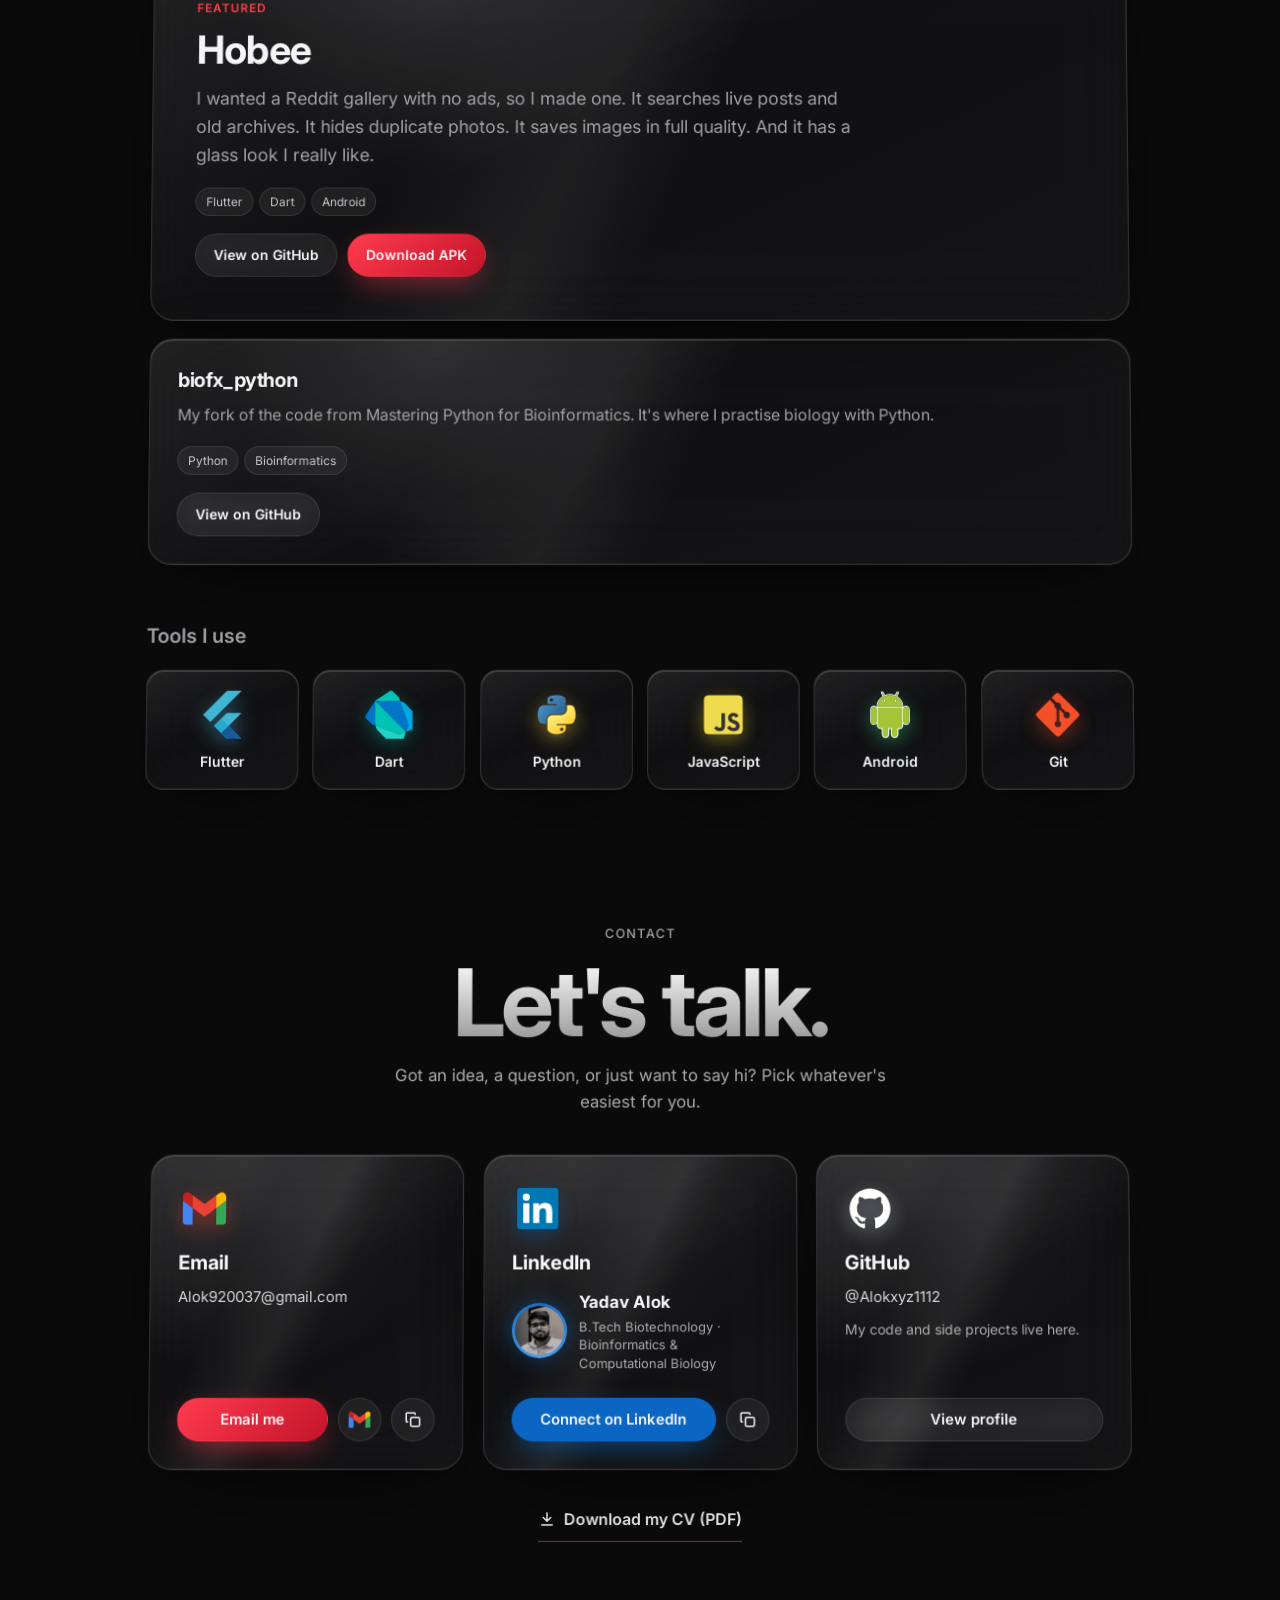
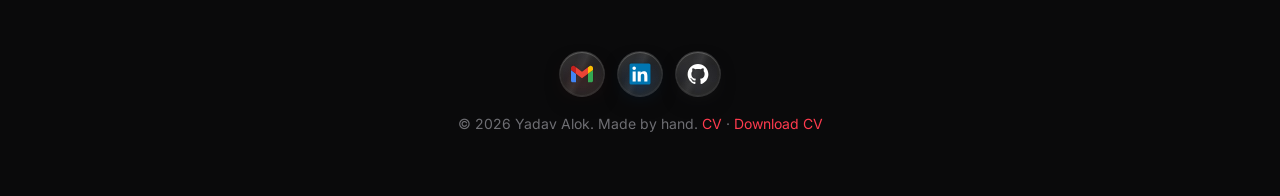
==== commit 4fc74e42: "Revert "Update Hobee description: text posts and clean profile browsing" This reverts commit b81f7f4" ====
--- a/index.html
+++ b/index.html
@@ -81,7 +81,7 @@
 </main>
 <footer><div class="icons" id="footIcons"></div><p>© <span id="yr"></span> <span id="footName"></span>. Made by hand. <a href="cv/" style="color:var(--red)">CV</a> · <a class="fdl" href="cv/Yadav-Alok-CV.pdf" download="Yadav-Alok-CV.pdf">Download CV</a></p></footer>
 <div class="toast" id="toast" role="status" aria-live="polite"></div>
-<script src="config.js?v=23"></script>
+<script src="config.js?v=22"></script>
 <script src="main.js?v=27"></script>
 <script src="fx.js?v=27" defer></script>
 </body>
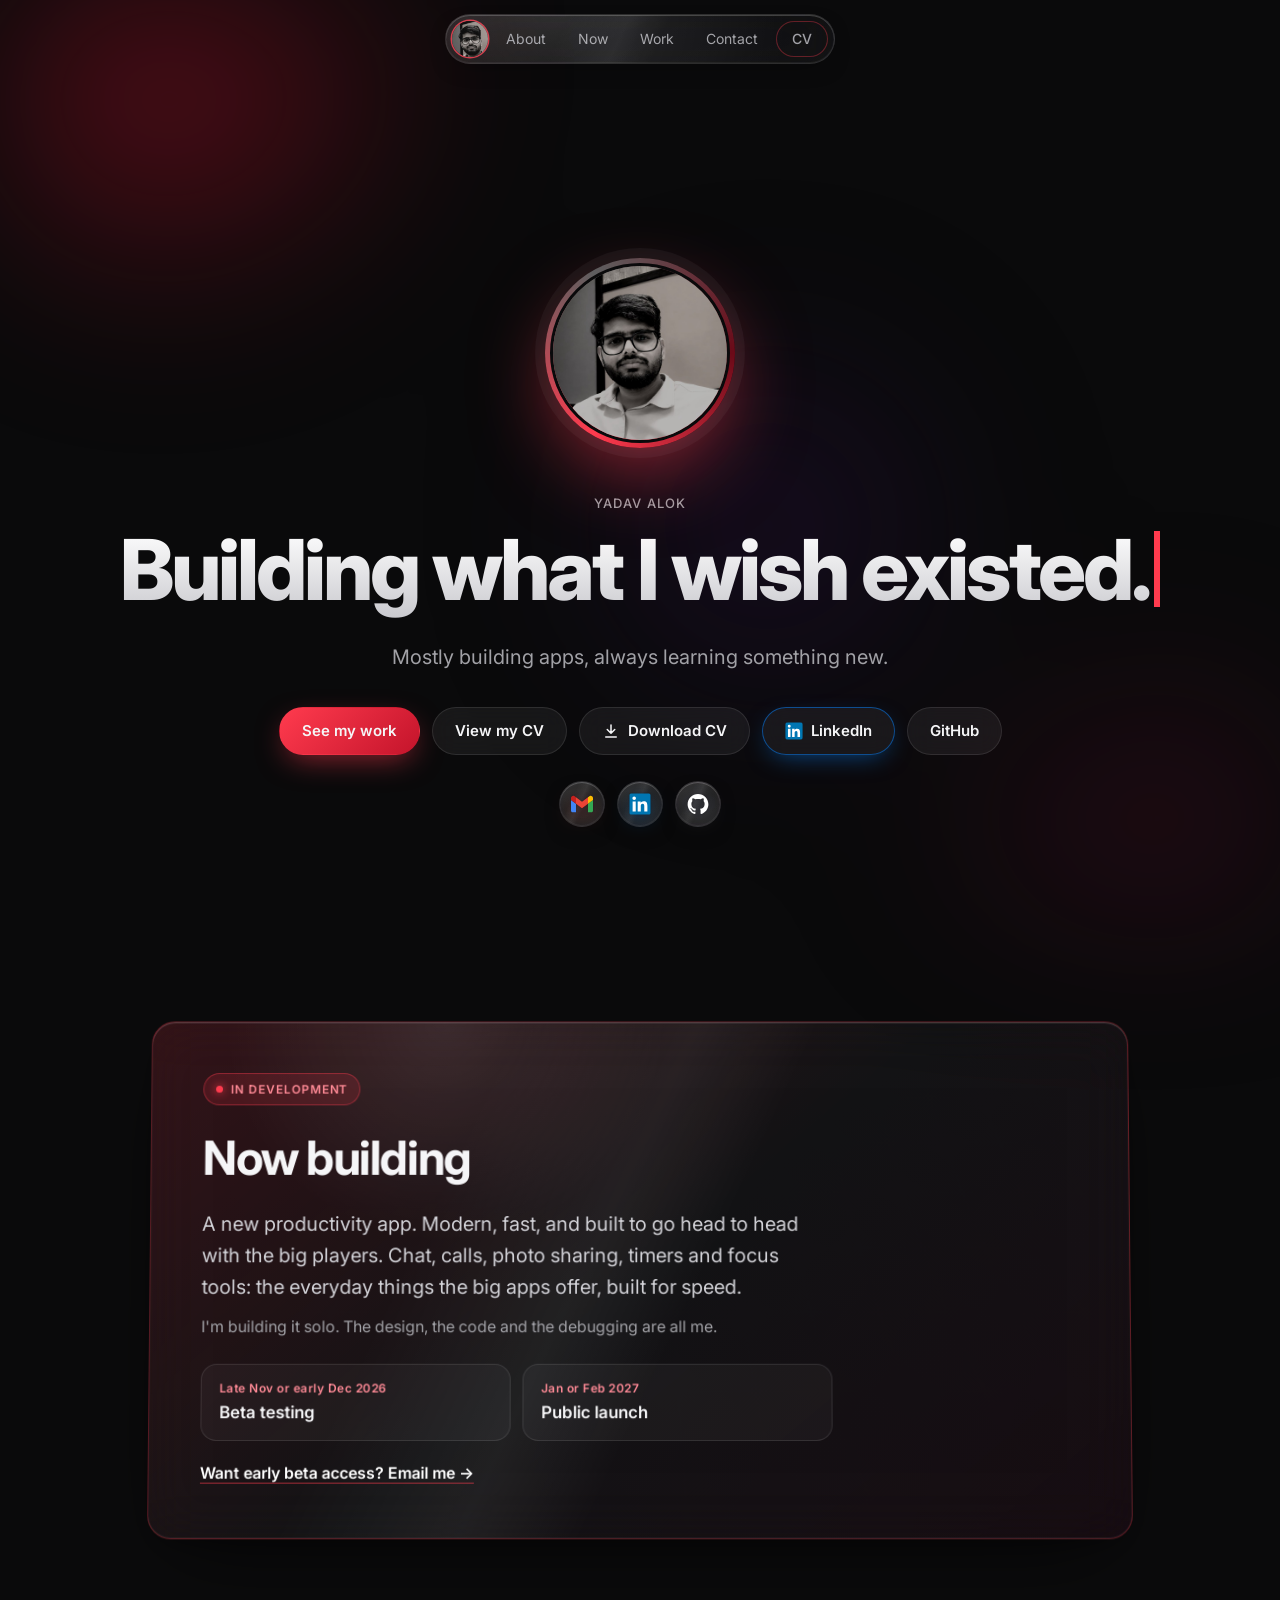
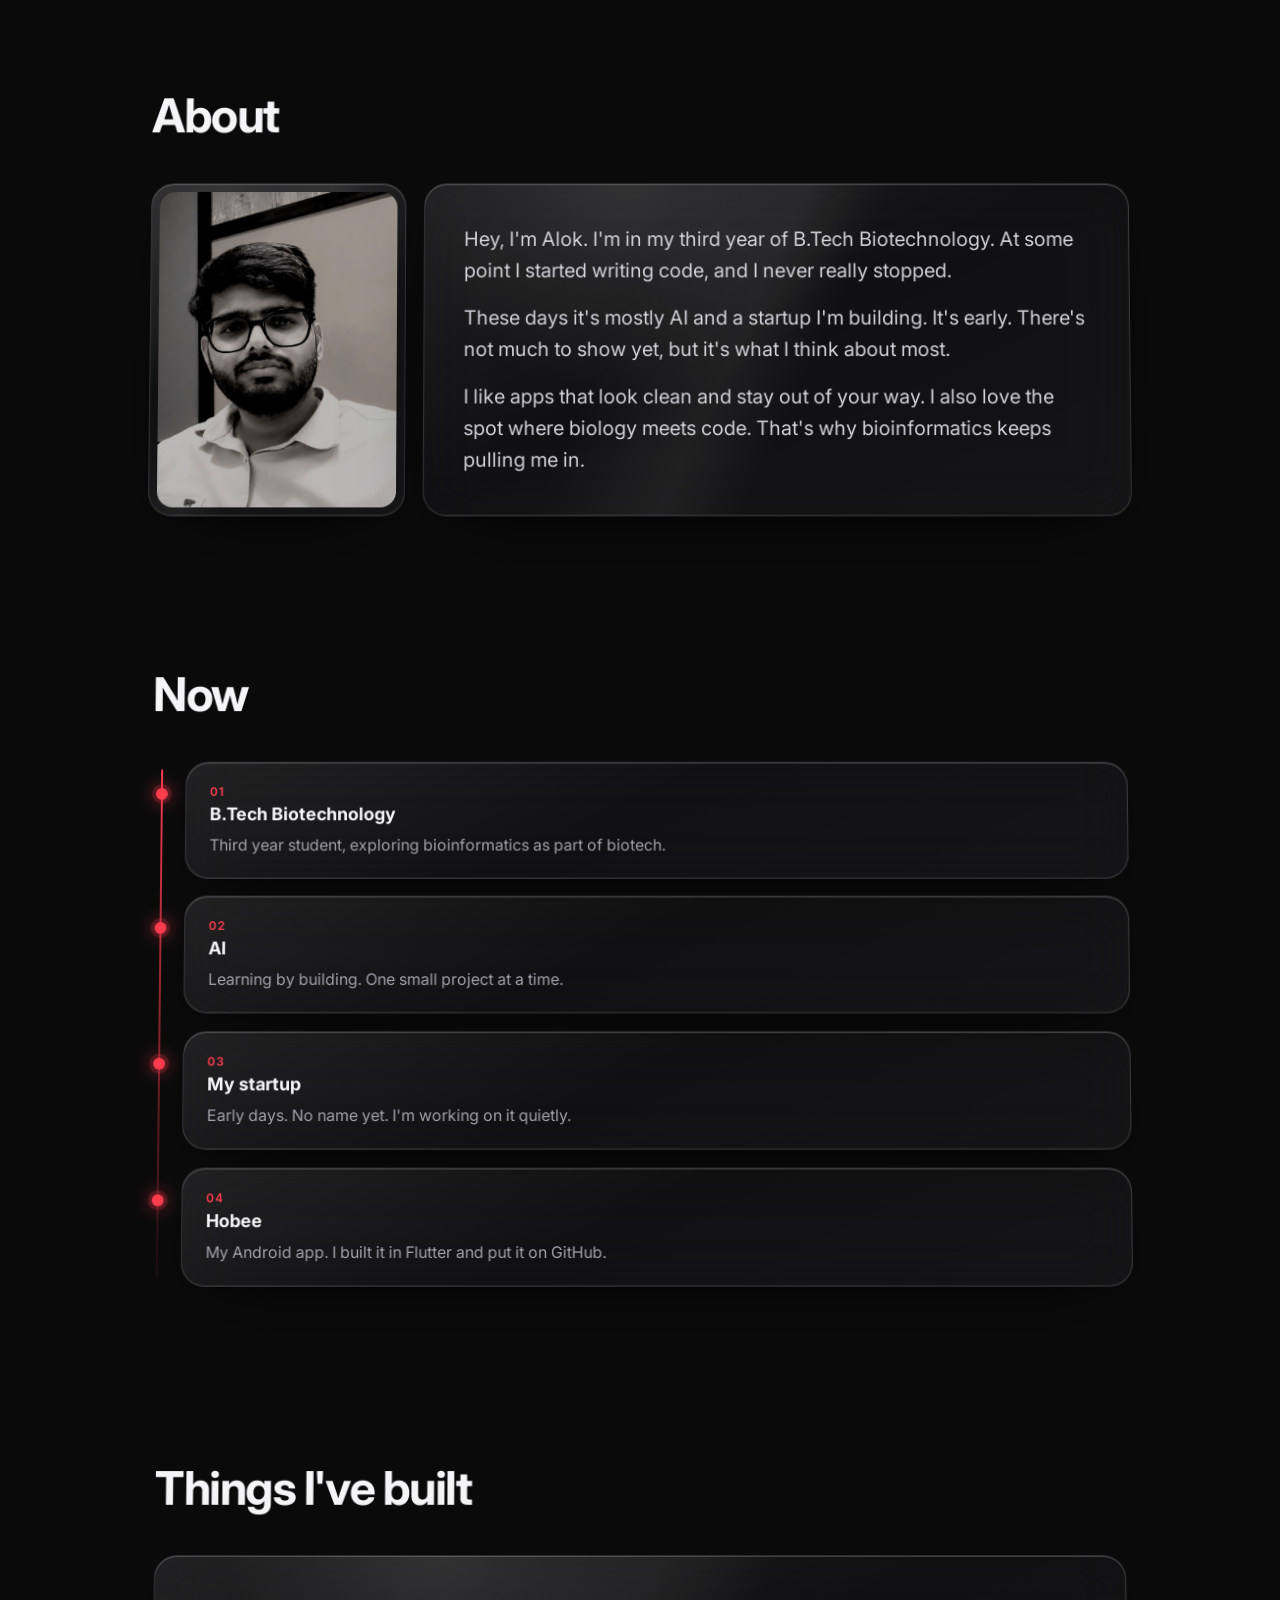
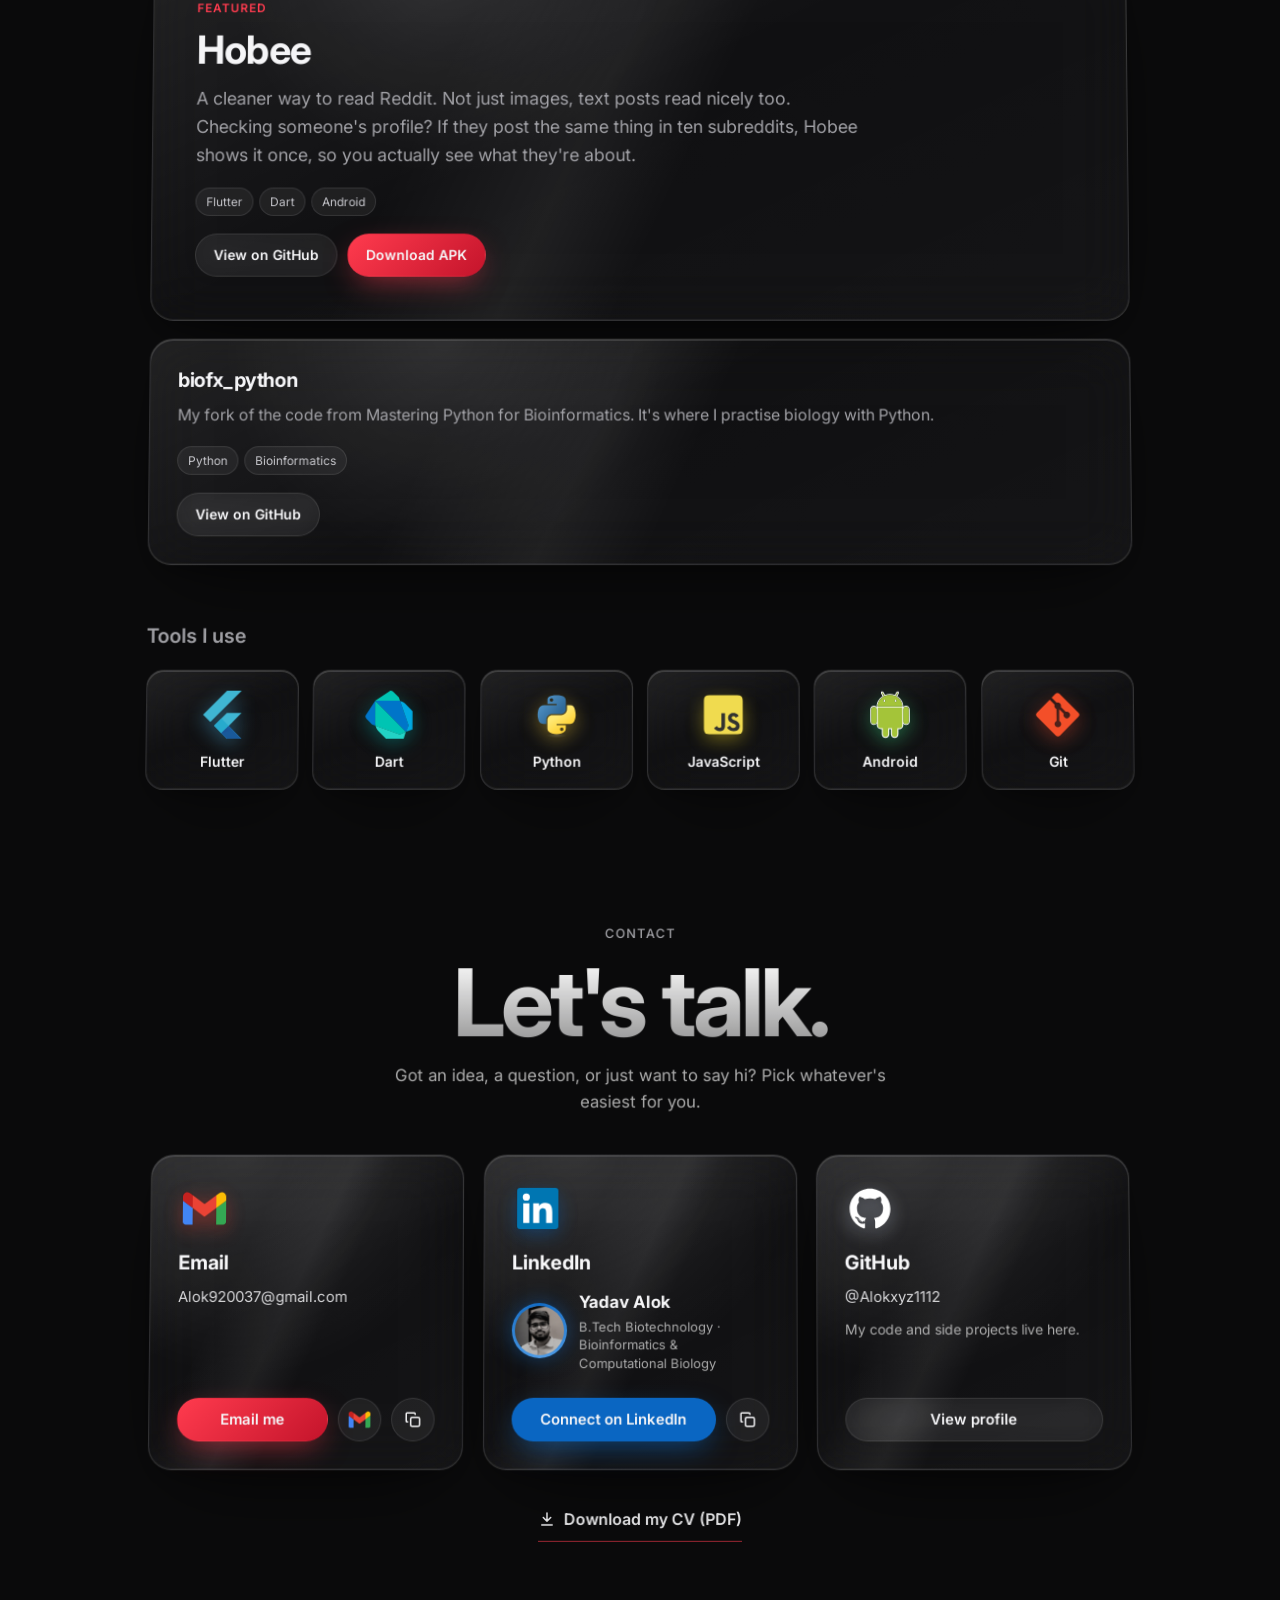
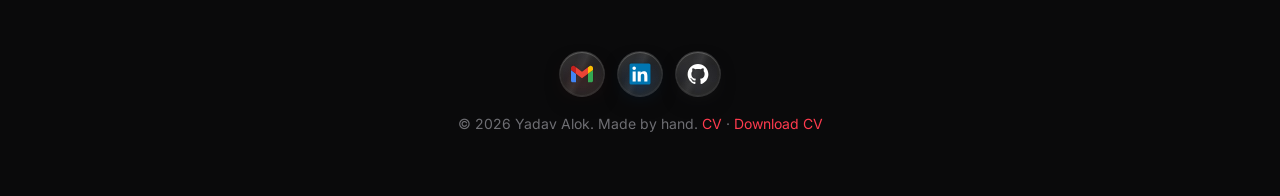
==== commit 07e0373d: "Update Hobee description" ====
--- a/index.html
+++ b/index.html
@@ -81,7 +81,7 @@
 </main>
 <footer><div class="icons" id="footIcons"></div><p>© <span id="yr"></span> <span id="footName"></span>. Made by hand. <a href="cv/" style="color:var(--red)">CV</a> · <a class="fdl" href="cv/Yadav-Alok-CV.pdf" download="Yadav-Alok-CV.pdf">Download CV</a></p></footer>
 <div class="toast" id="toast" role="status" aria-live="polite"></div>
-<script src="config.js?v=22"></script>
+<script src="config.js?v=23"></script>
 <script src="main.js?v=27"></script>
 <script src="fx.js?v=27" defer></script>
 </body>
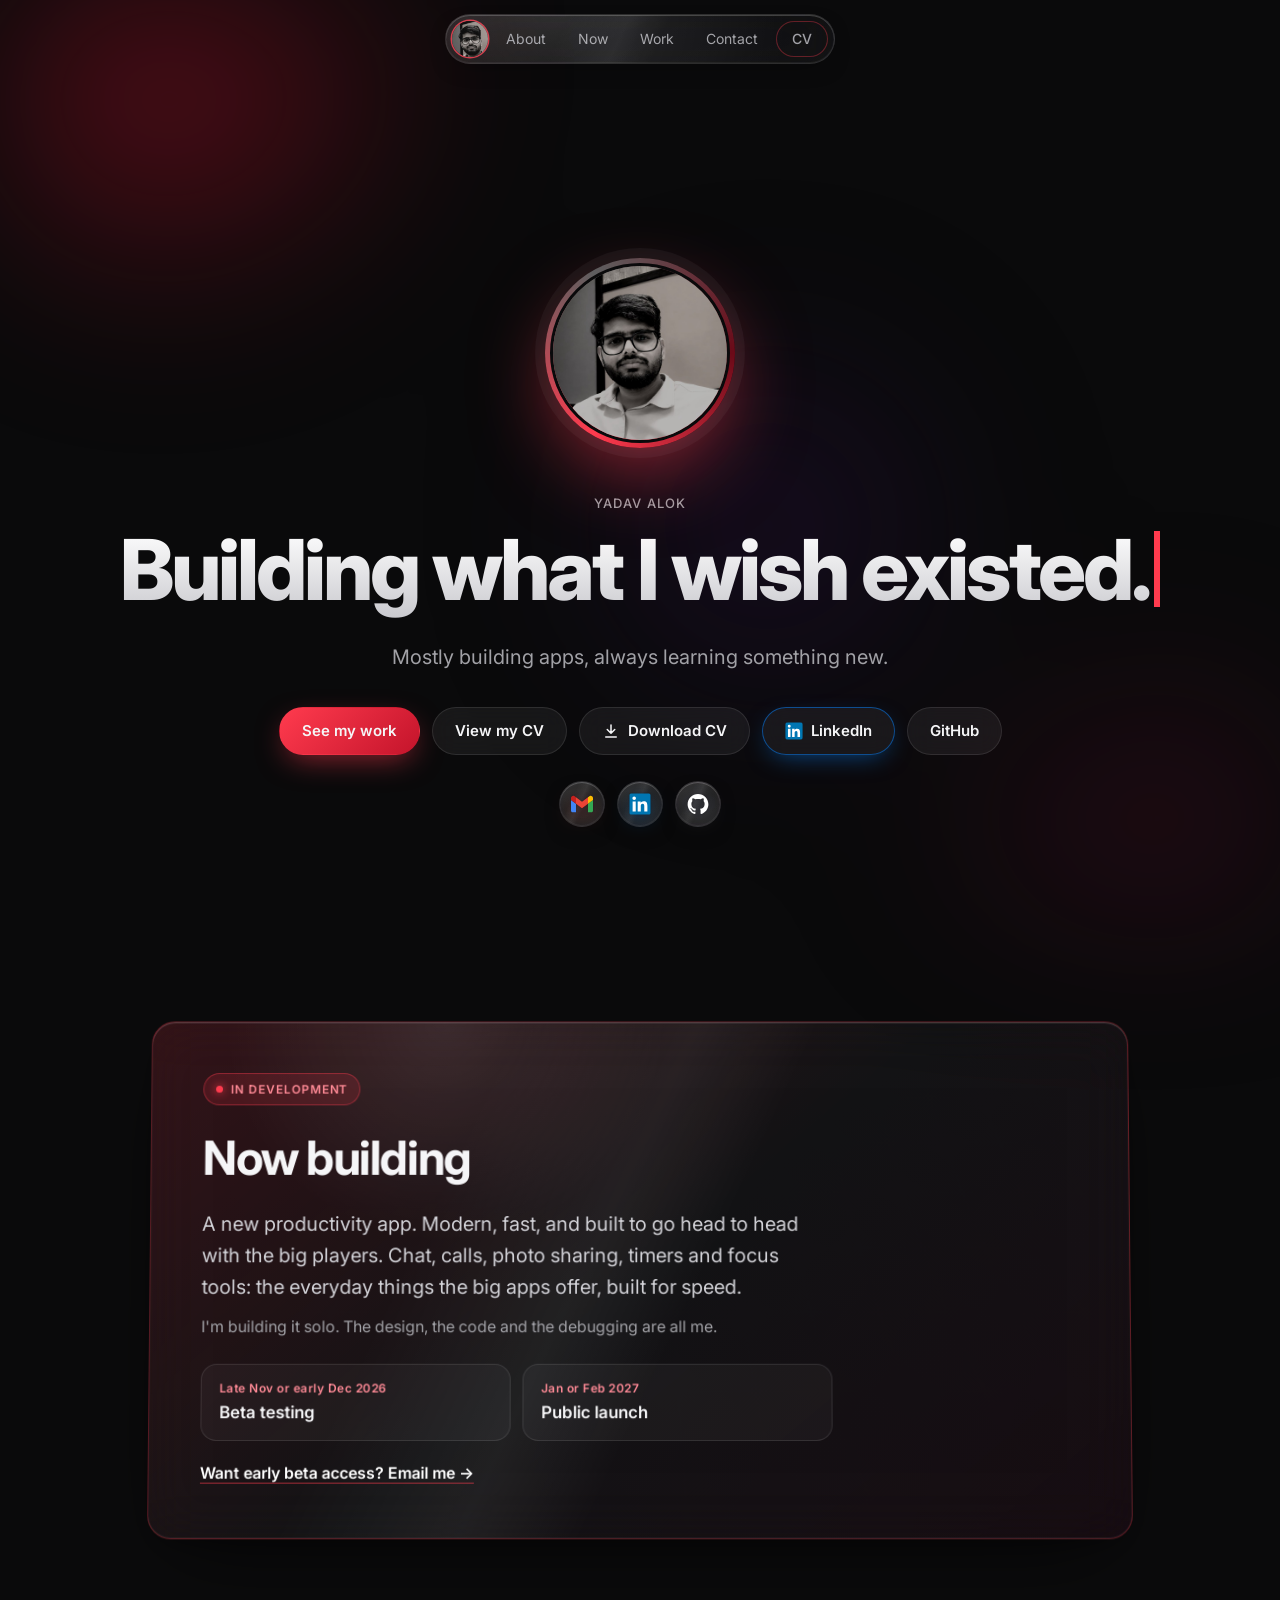
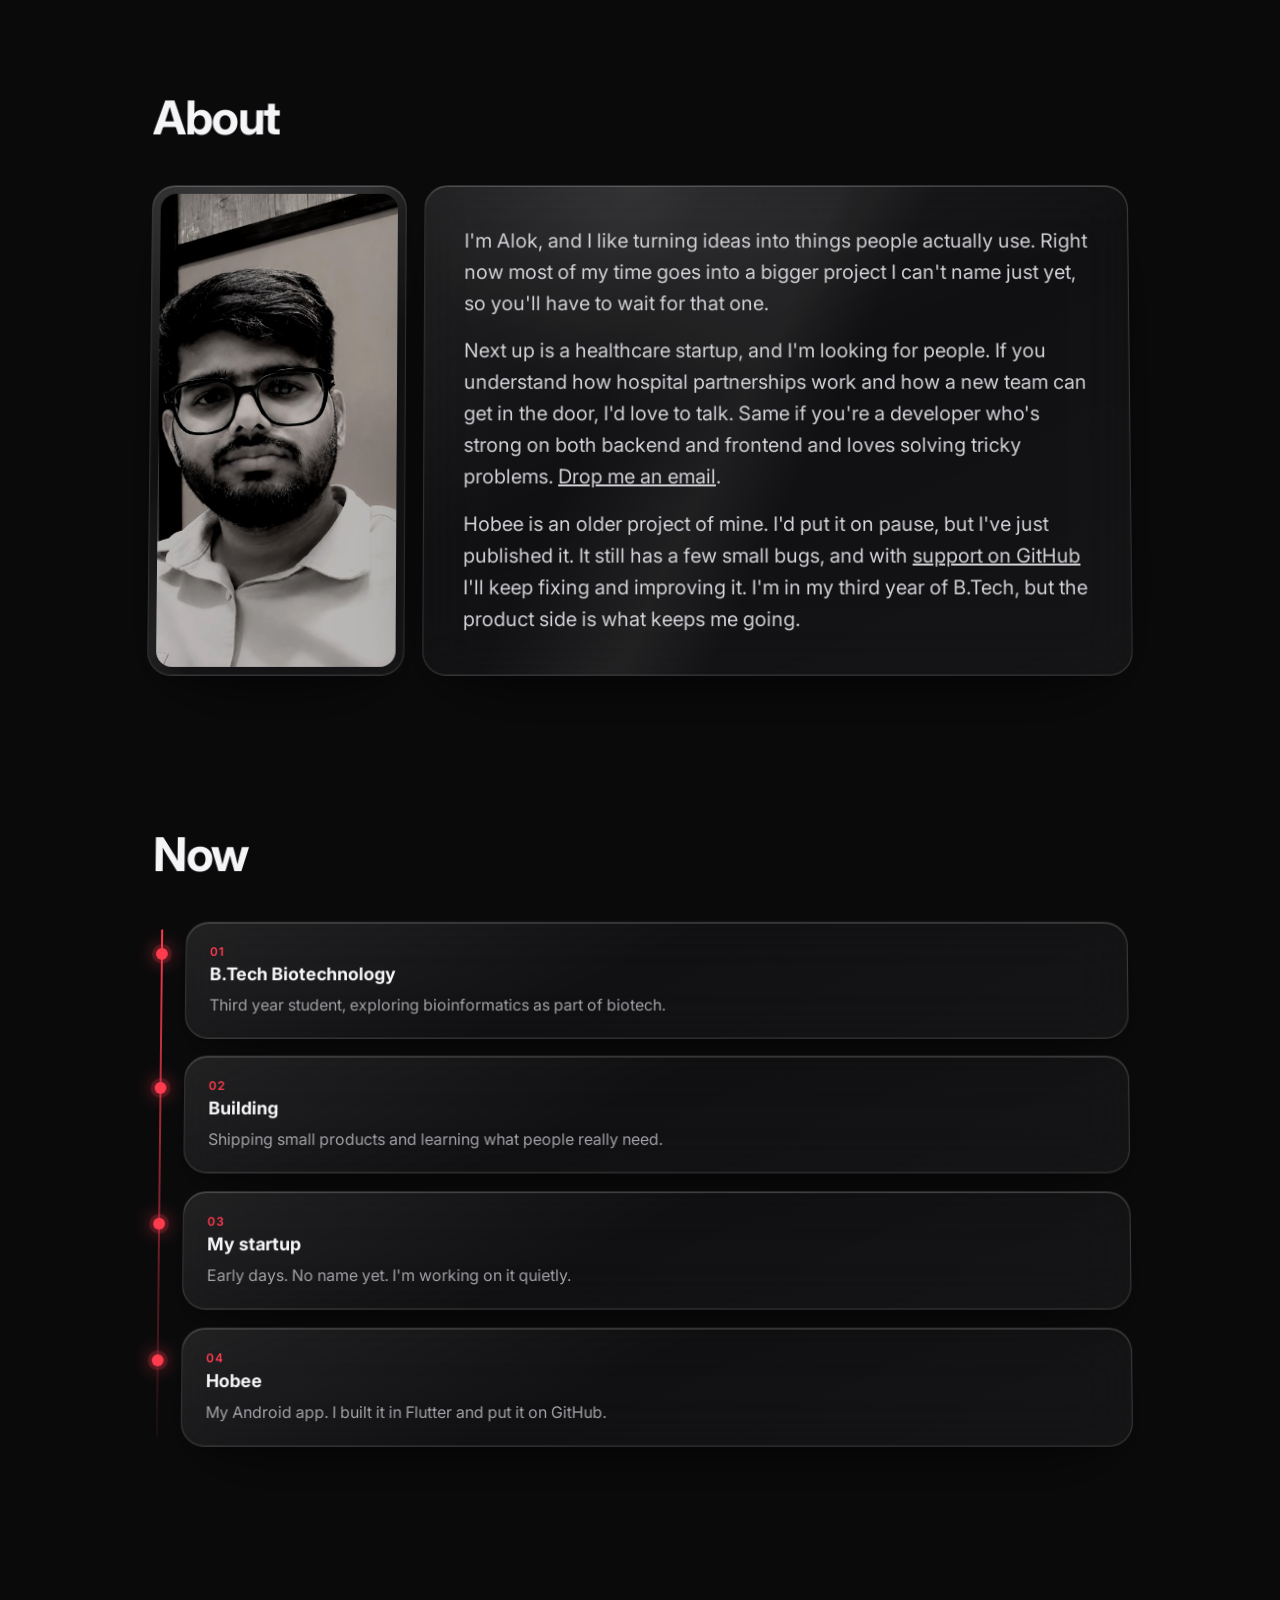
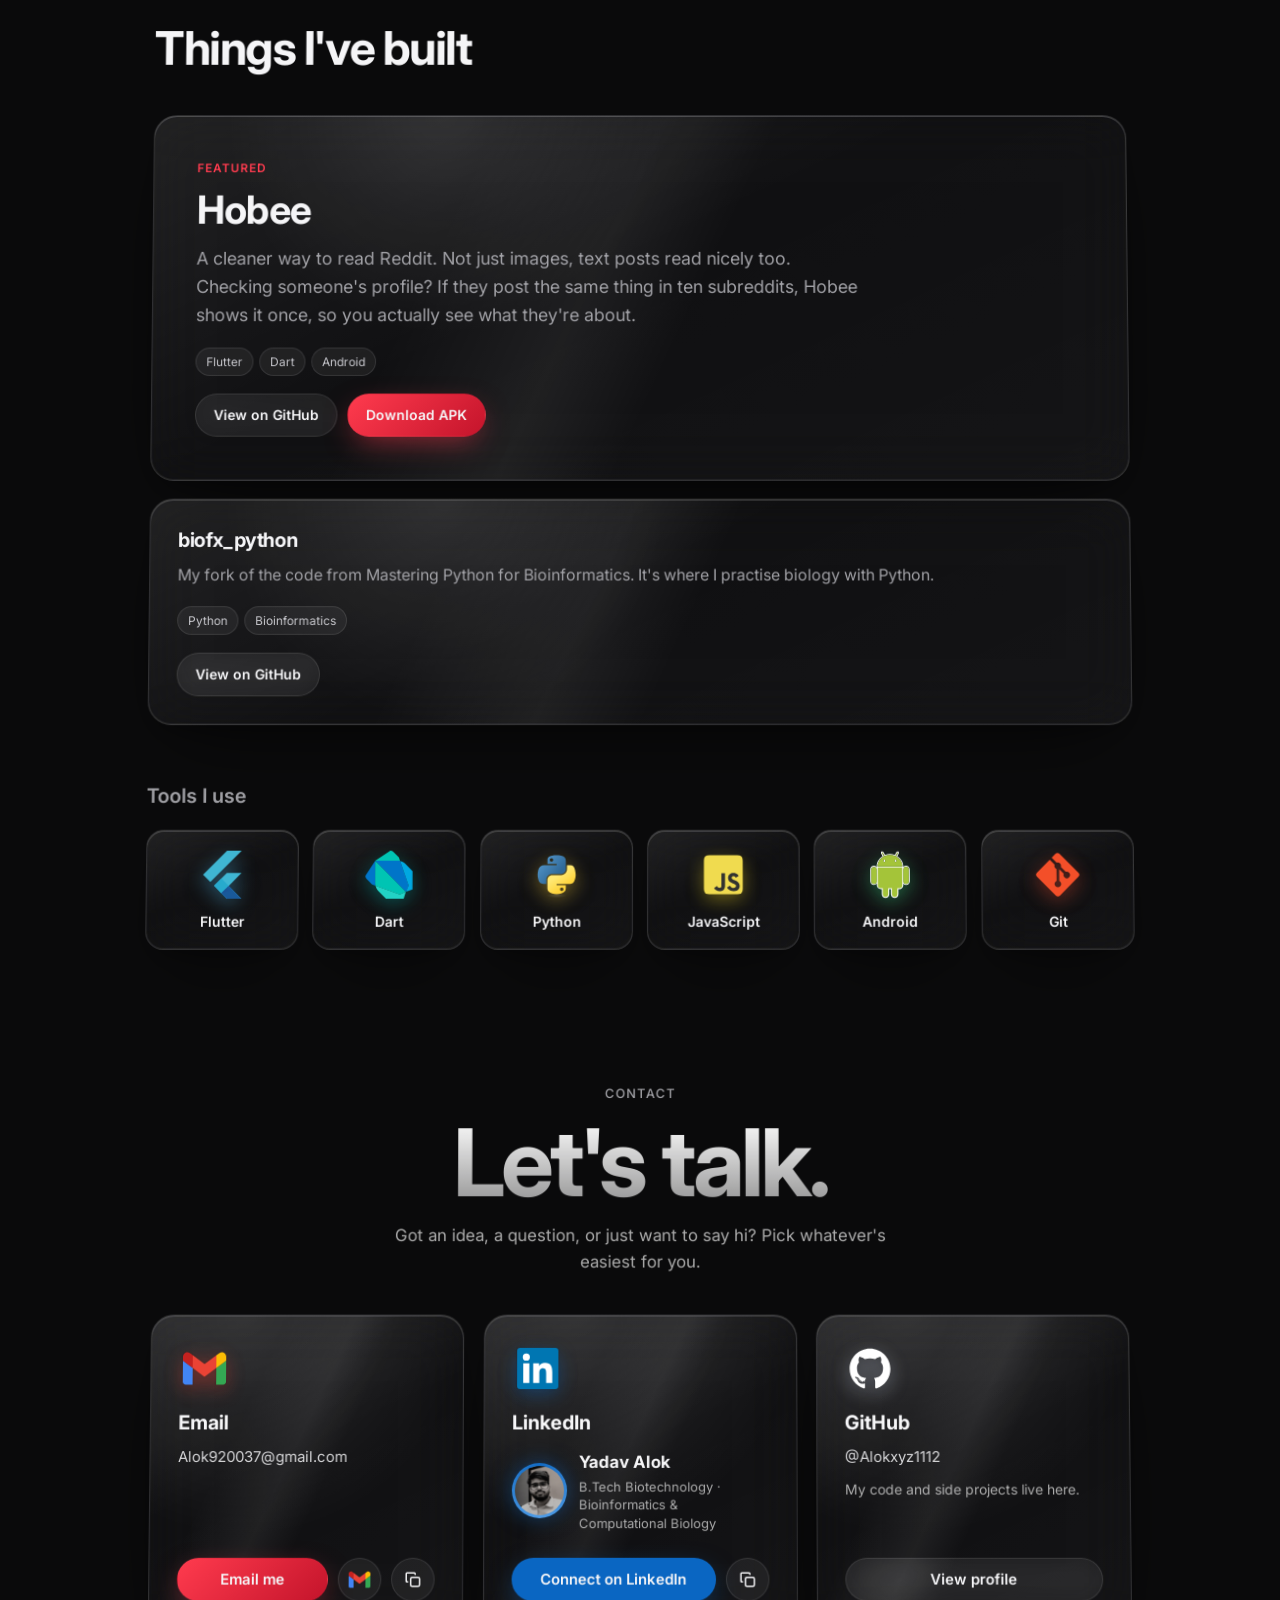
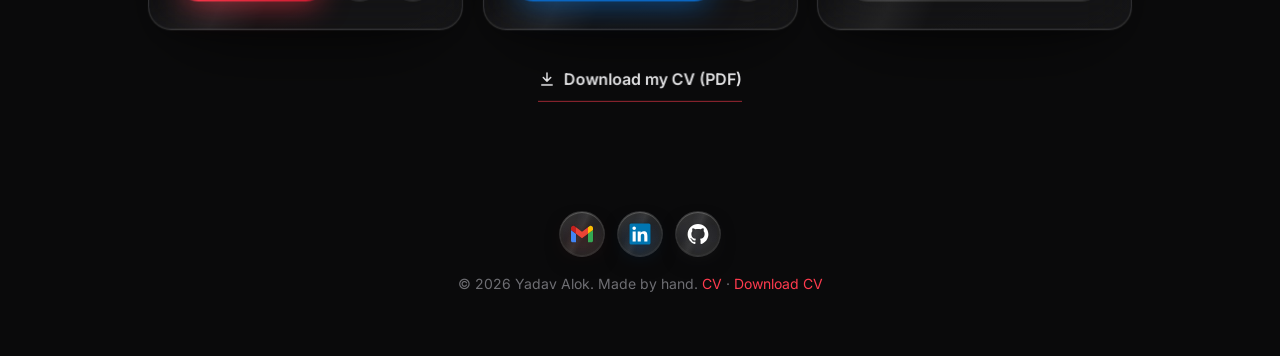
==== commit 07f832ad: "About: new copy, Building card, CV tagline and PDF" ====
--- a/index.html
+++ b/index.html
@@ -81,8 +81,8 @@
 </main>
 <footer><div class="icons" id="footIcons"></div><p>© <span id="yr"></span> <span id="footName"></span>. Made by hand. <a href="cv/" style="color:var(--red)">CV</a> · <a class="fdl" href="cv/Yadav-Alok-CV.pdf" download="Yadav-Alok-CV.pdf">Download CV</a></p></footer>
 <div class="toast" id="toast" role="status" aria-live="polite"></div>
-<script src="config.js?v=23"></script>
-<script src="main.js?v=27"></script>
+<script src="config.js?v=24"></script>
+<script src="main.js?v=28"></script>
 <script src="fx.js?v=27" defer></script>
 </body>
 </html>
